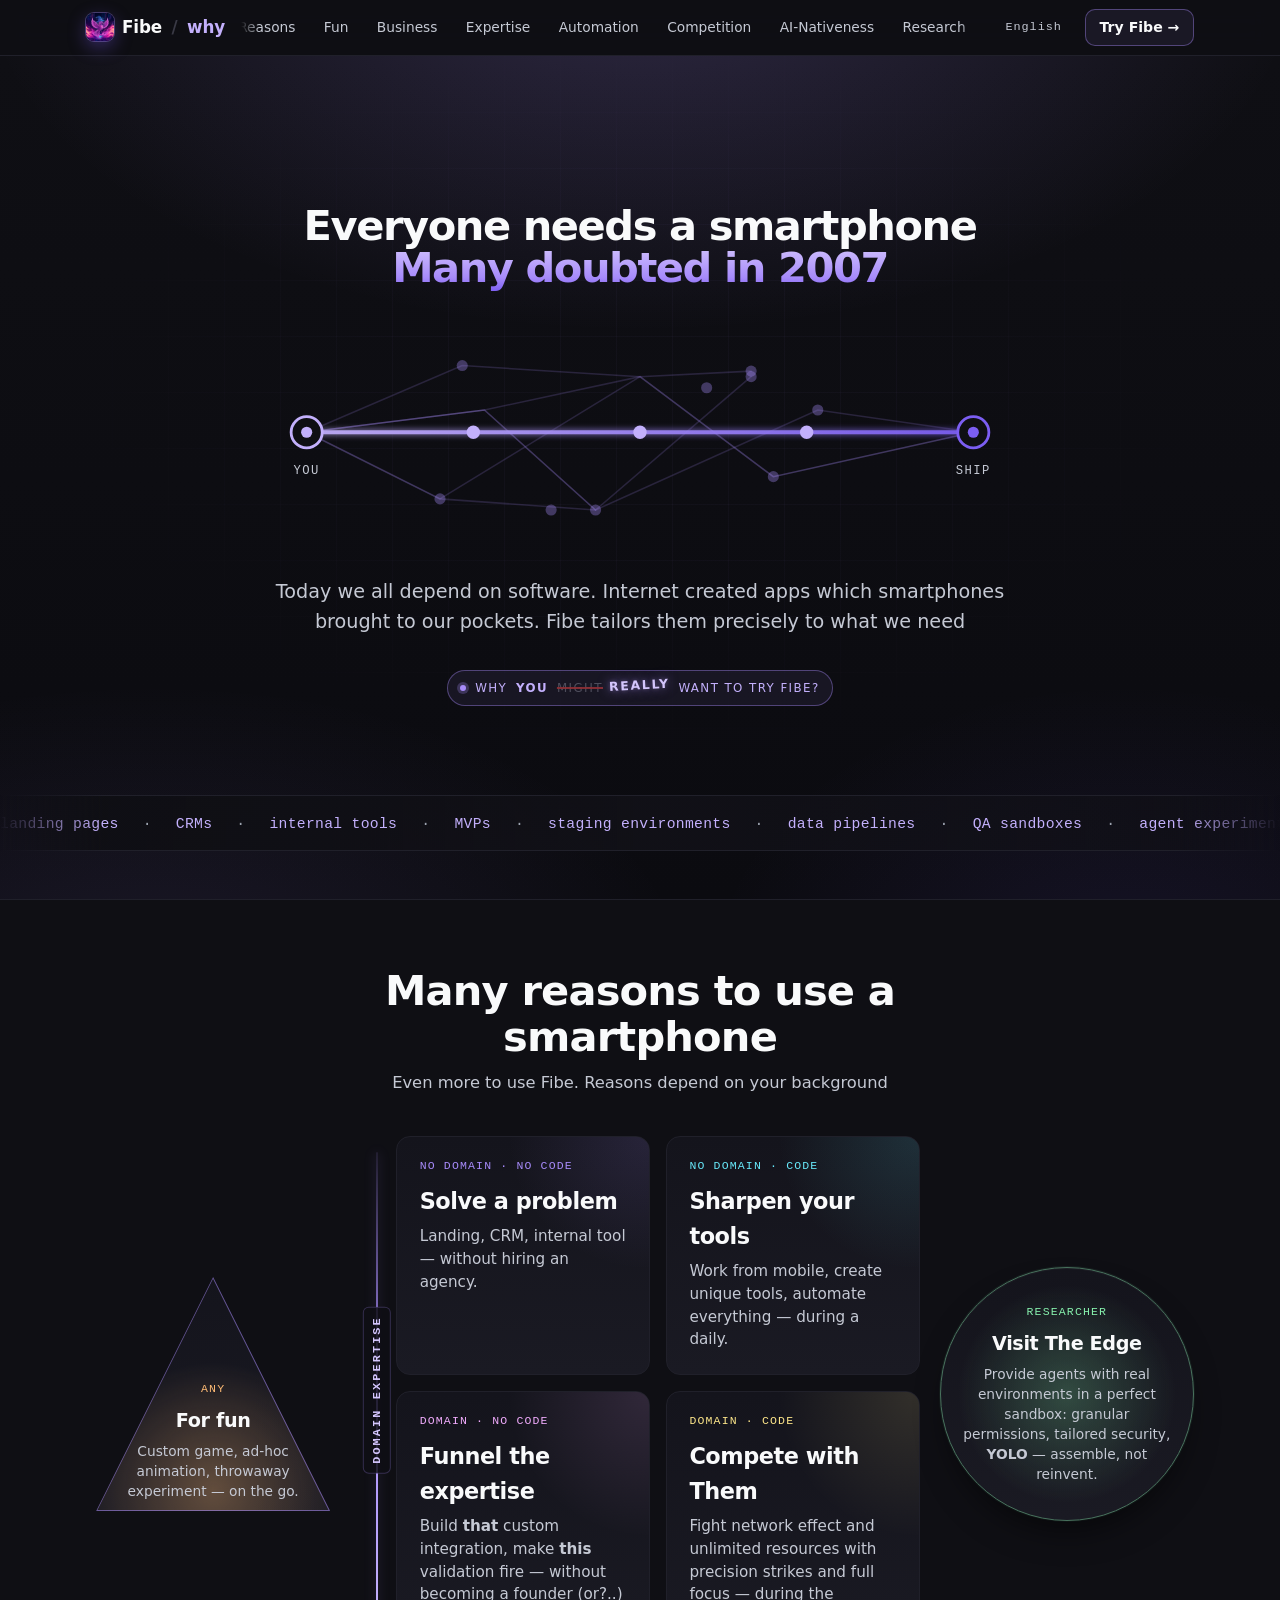
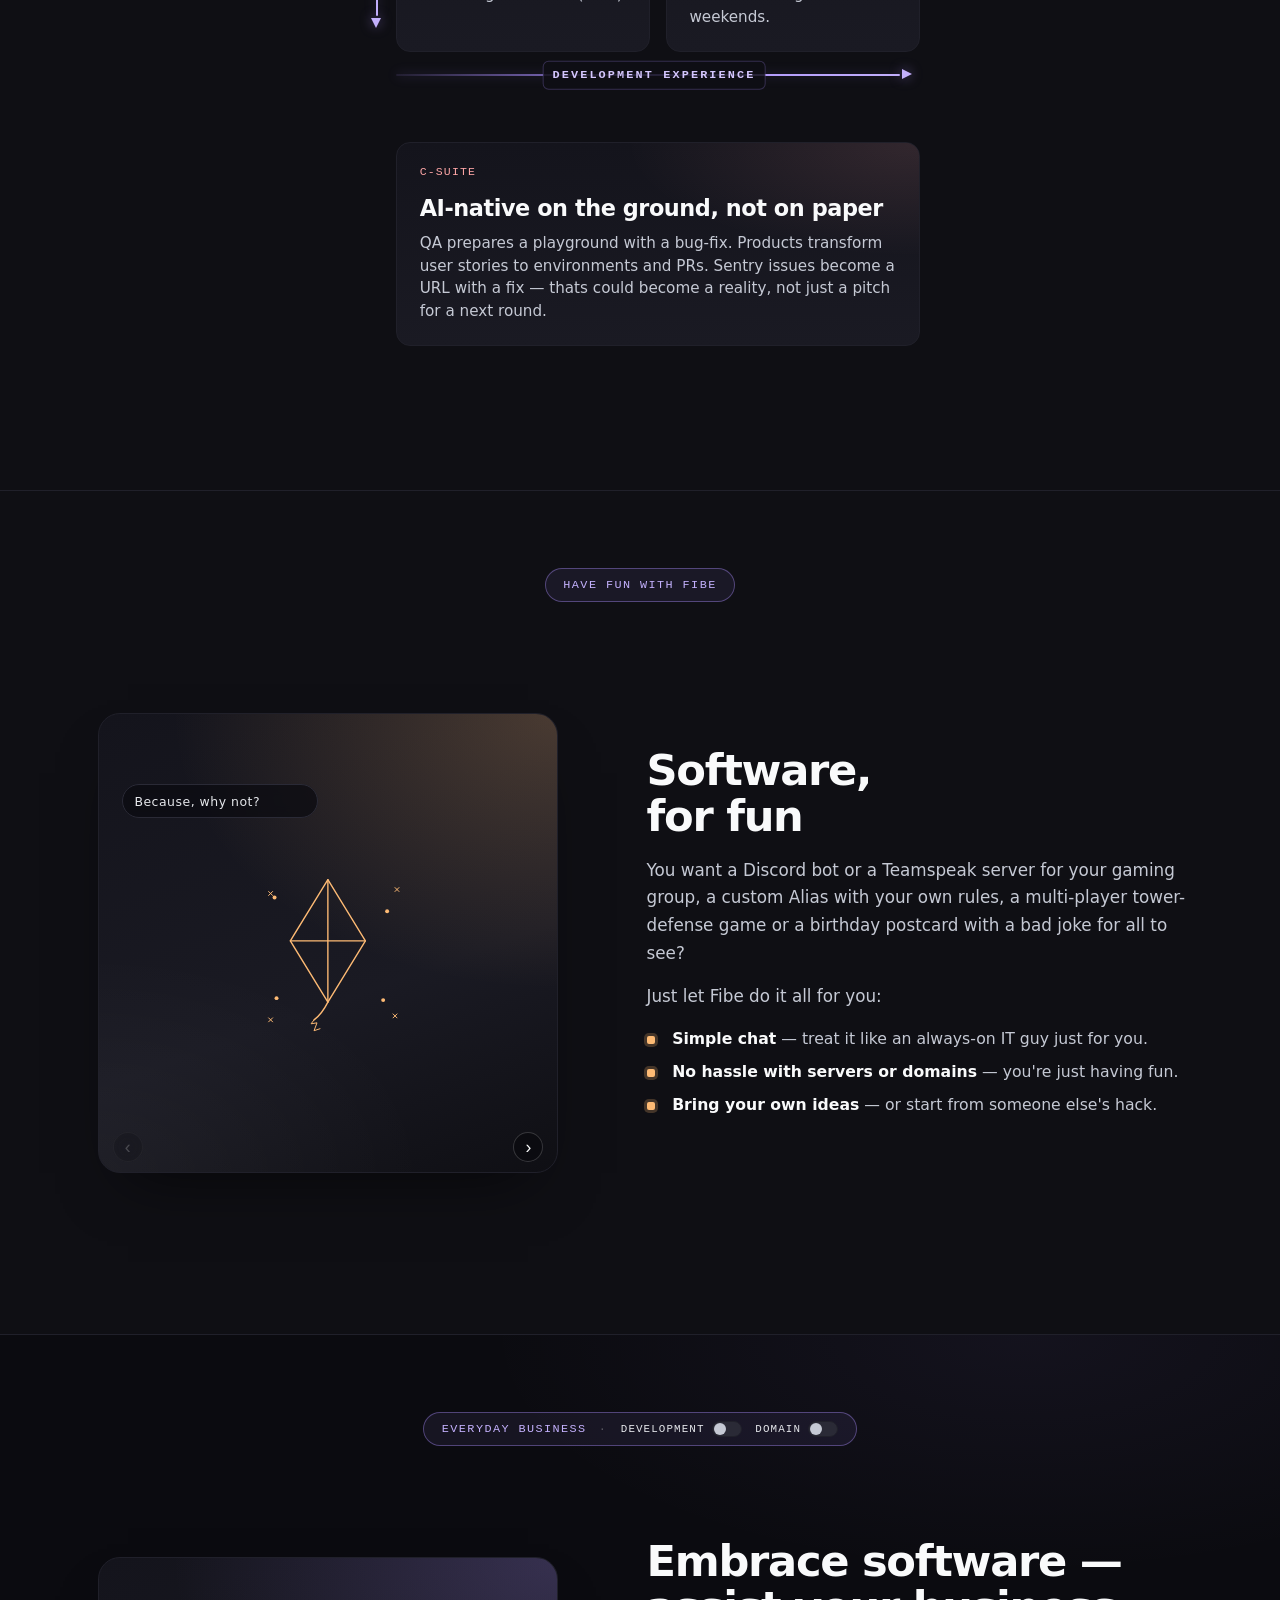
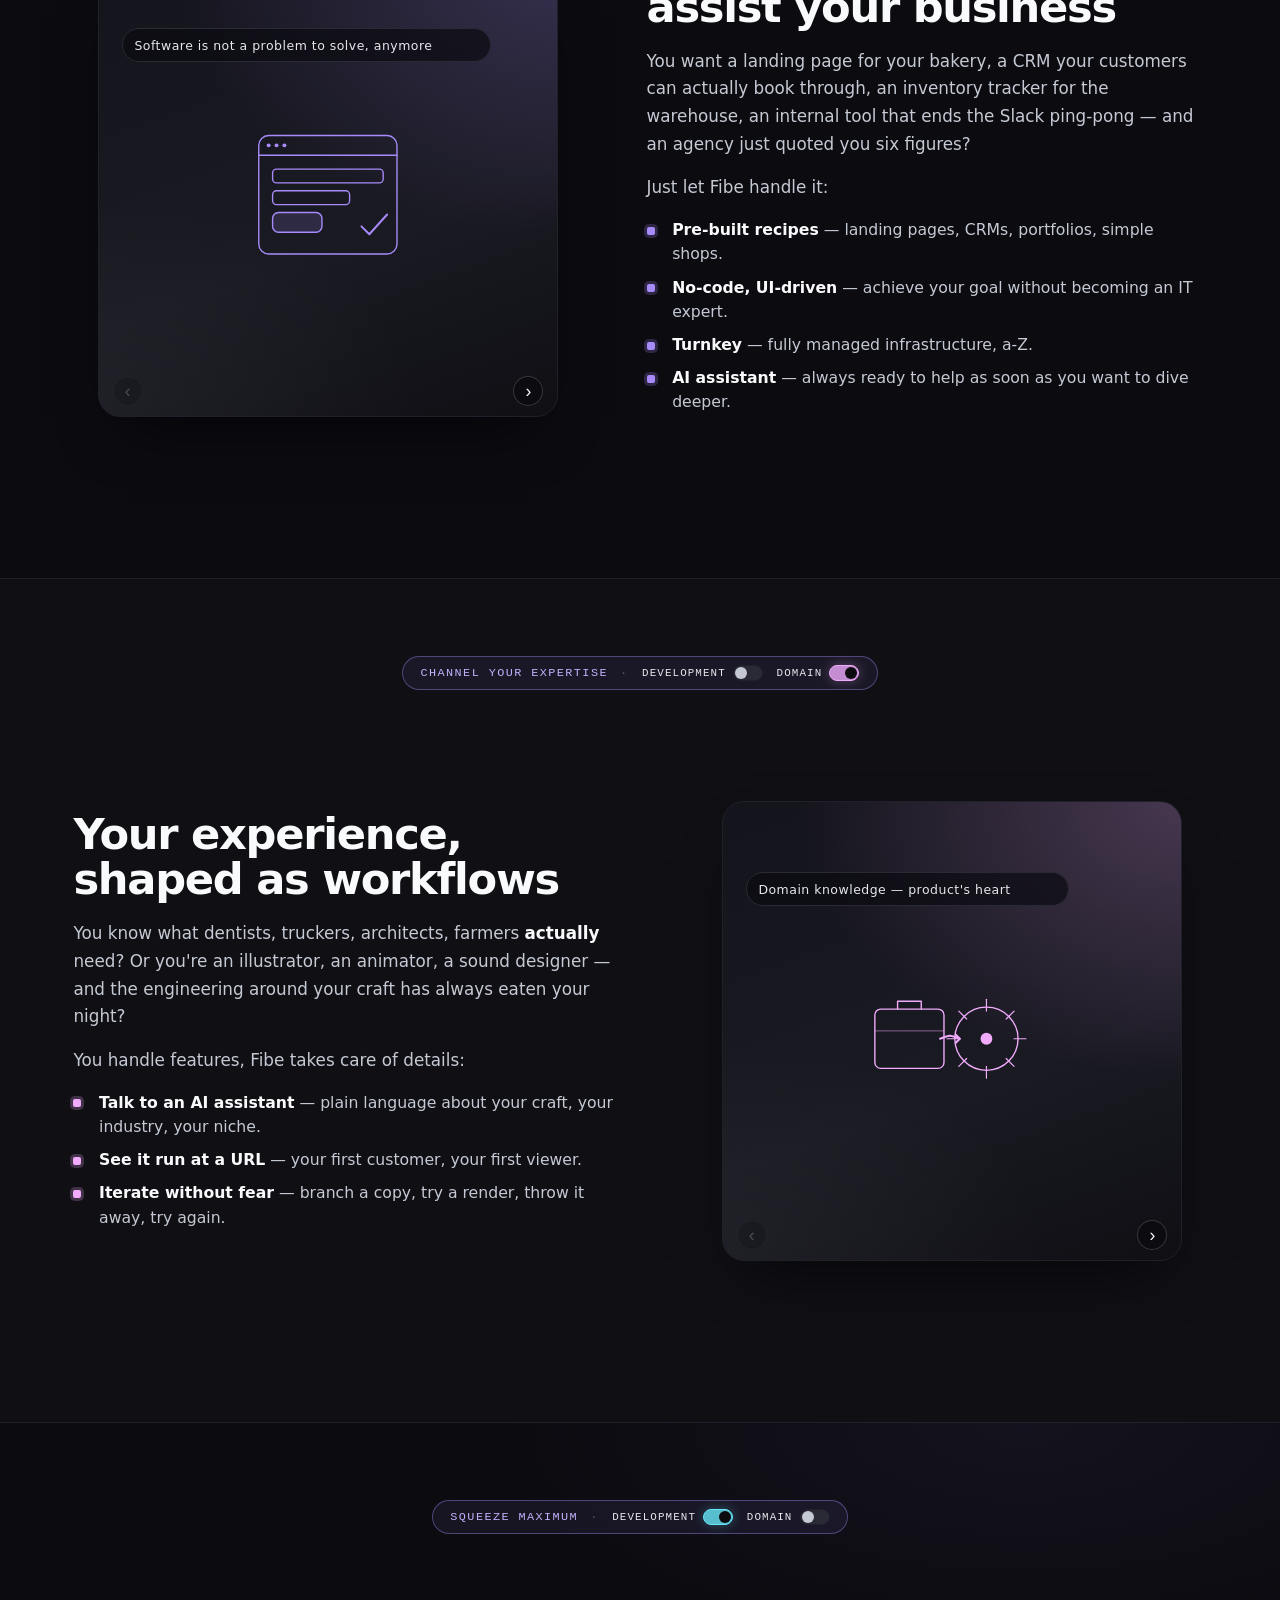
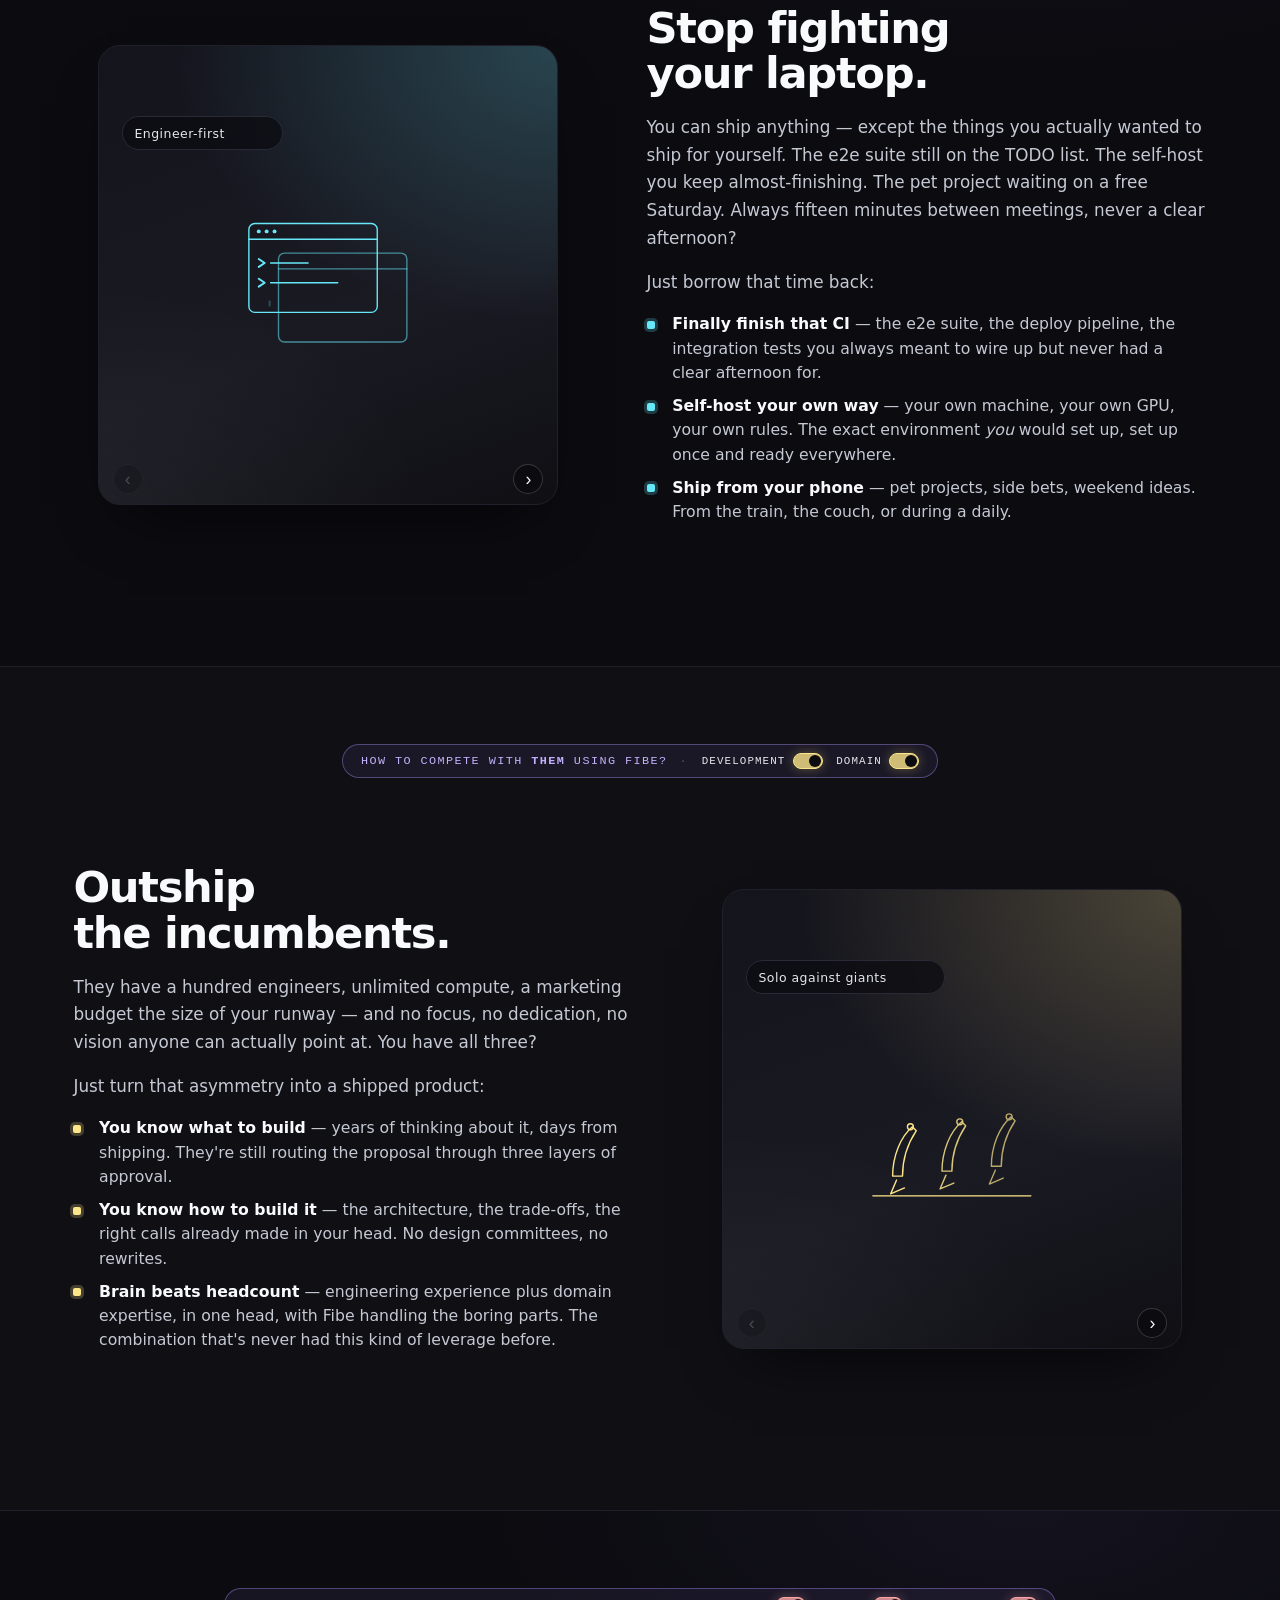
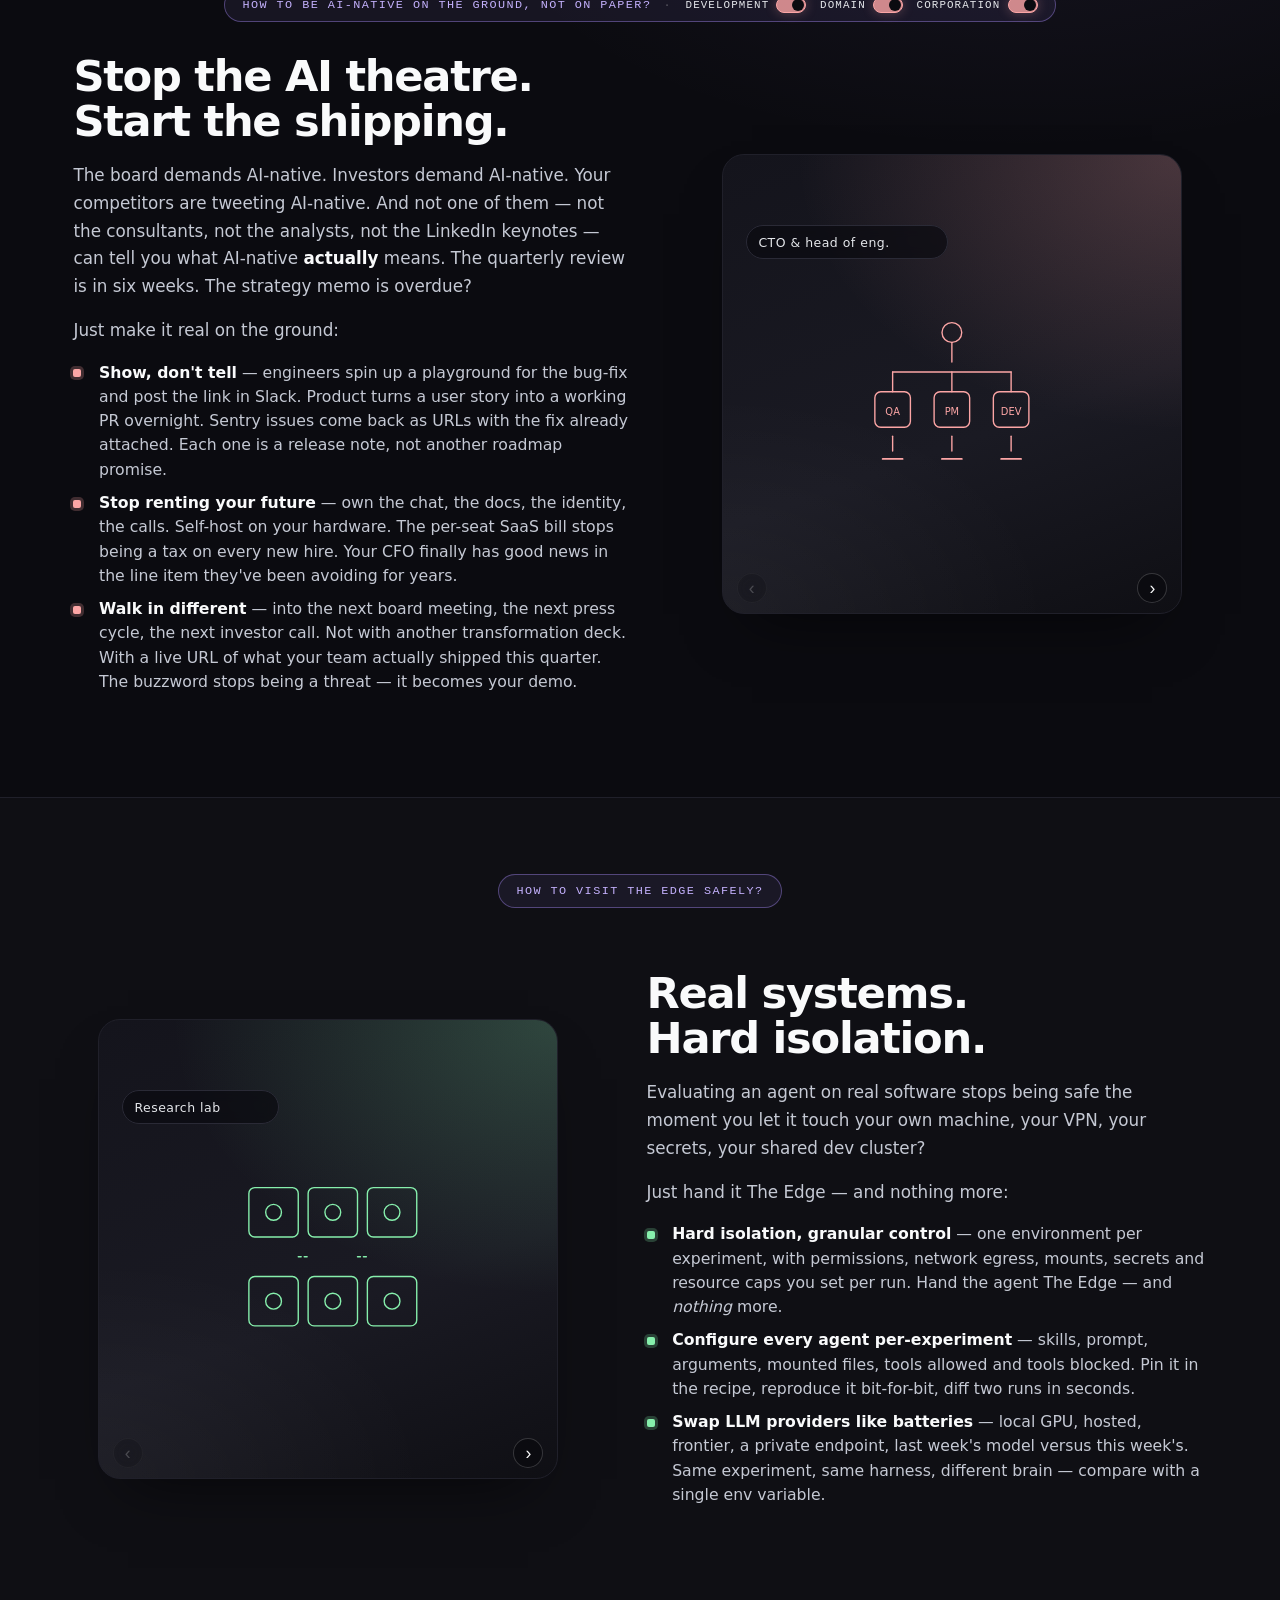
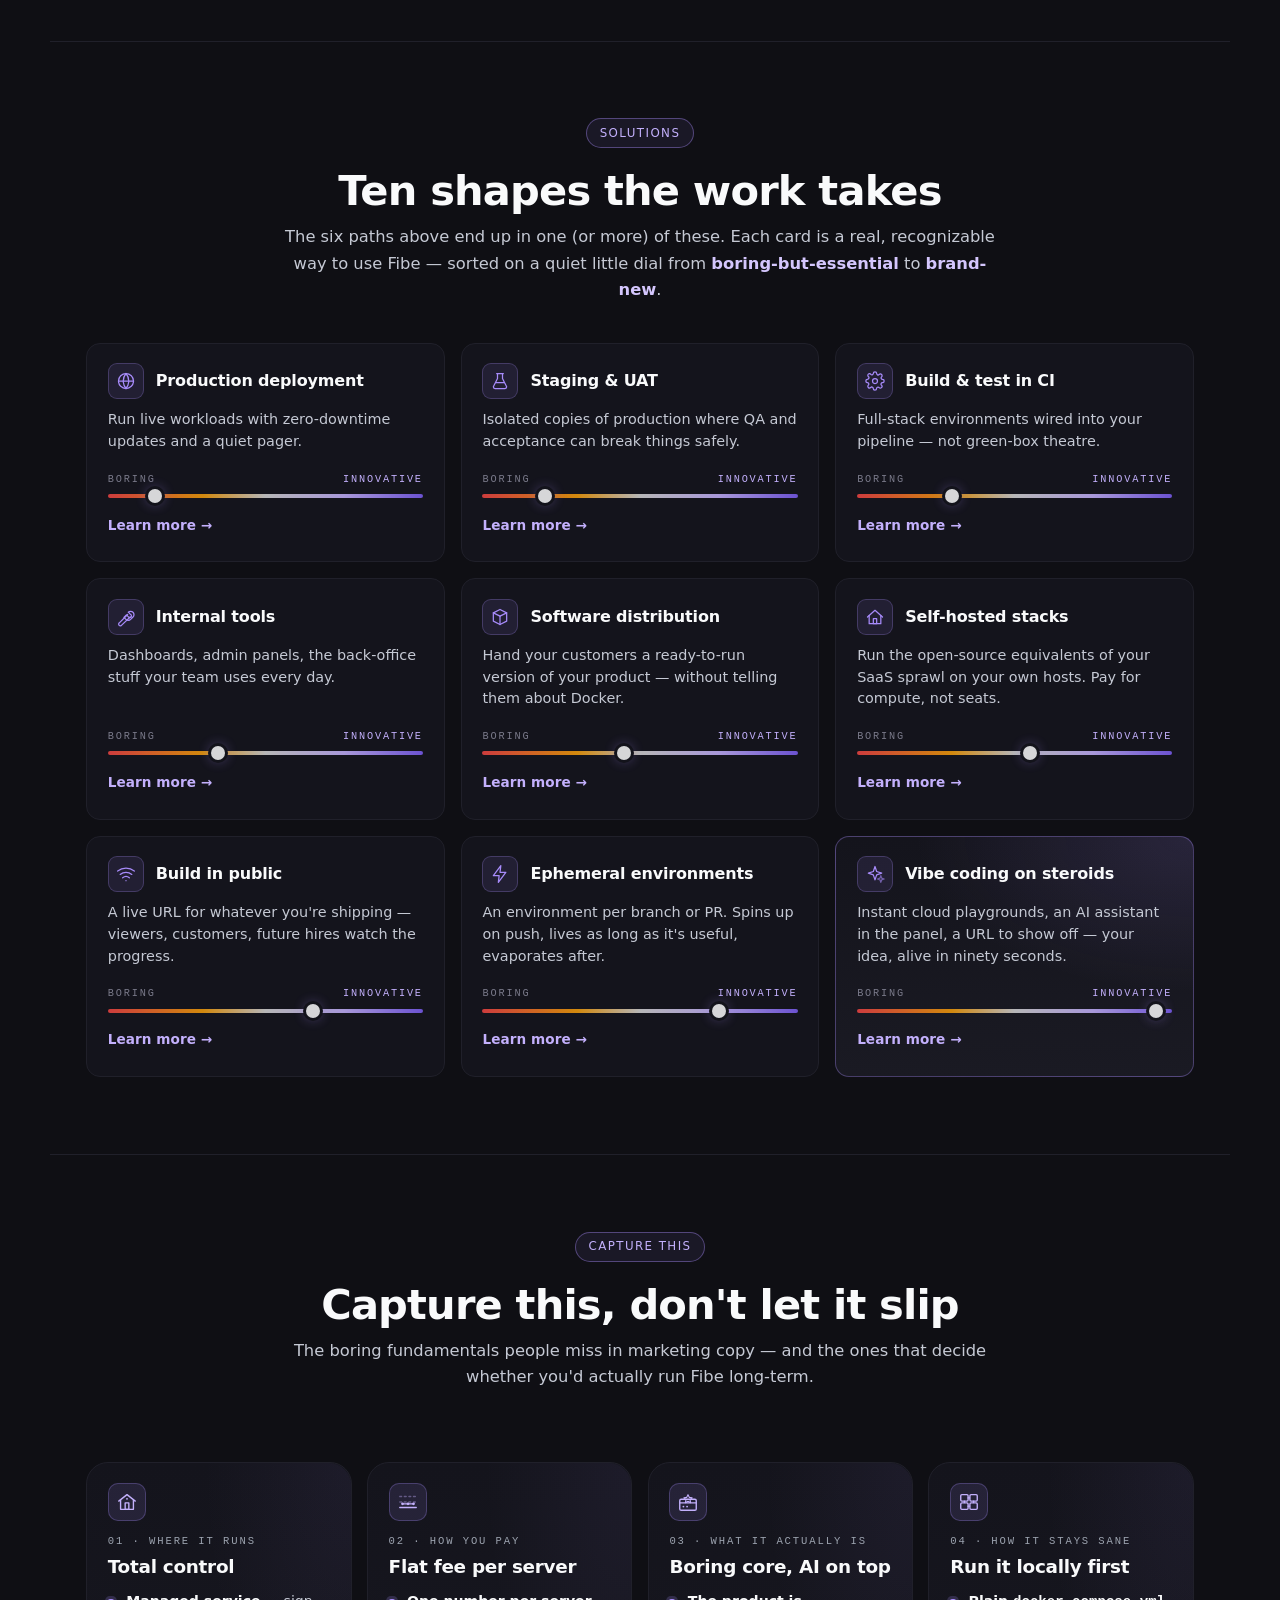
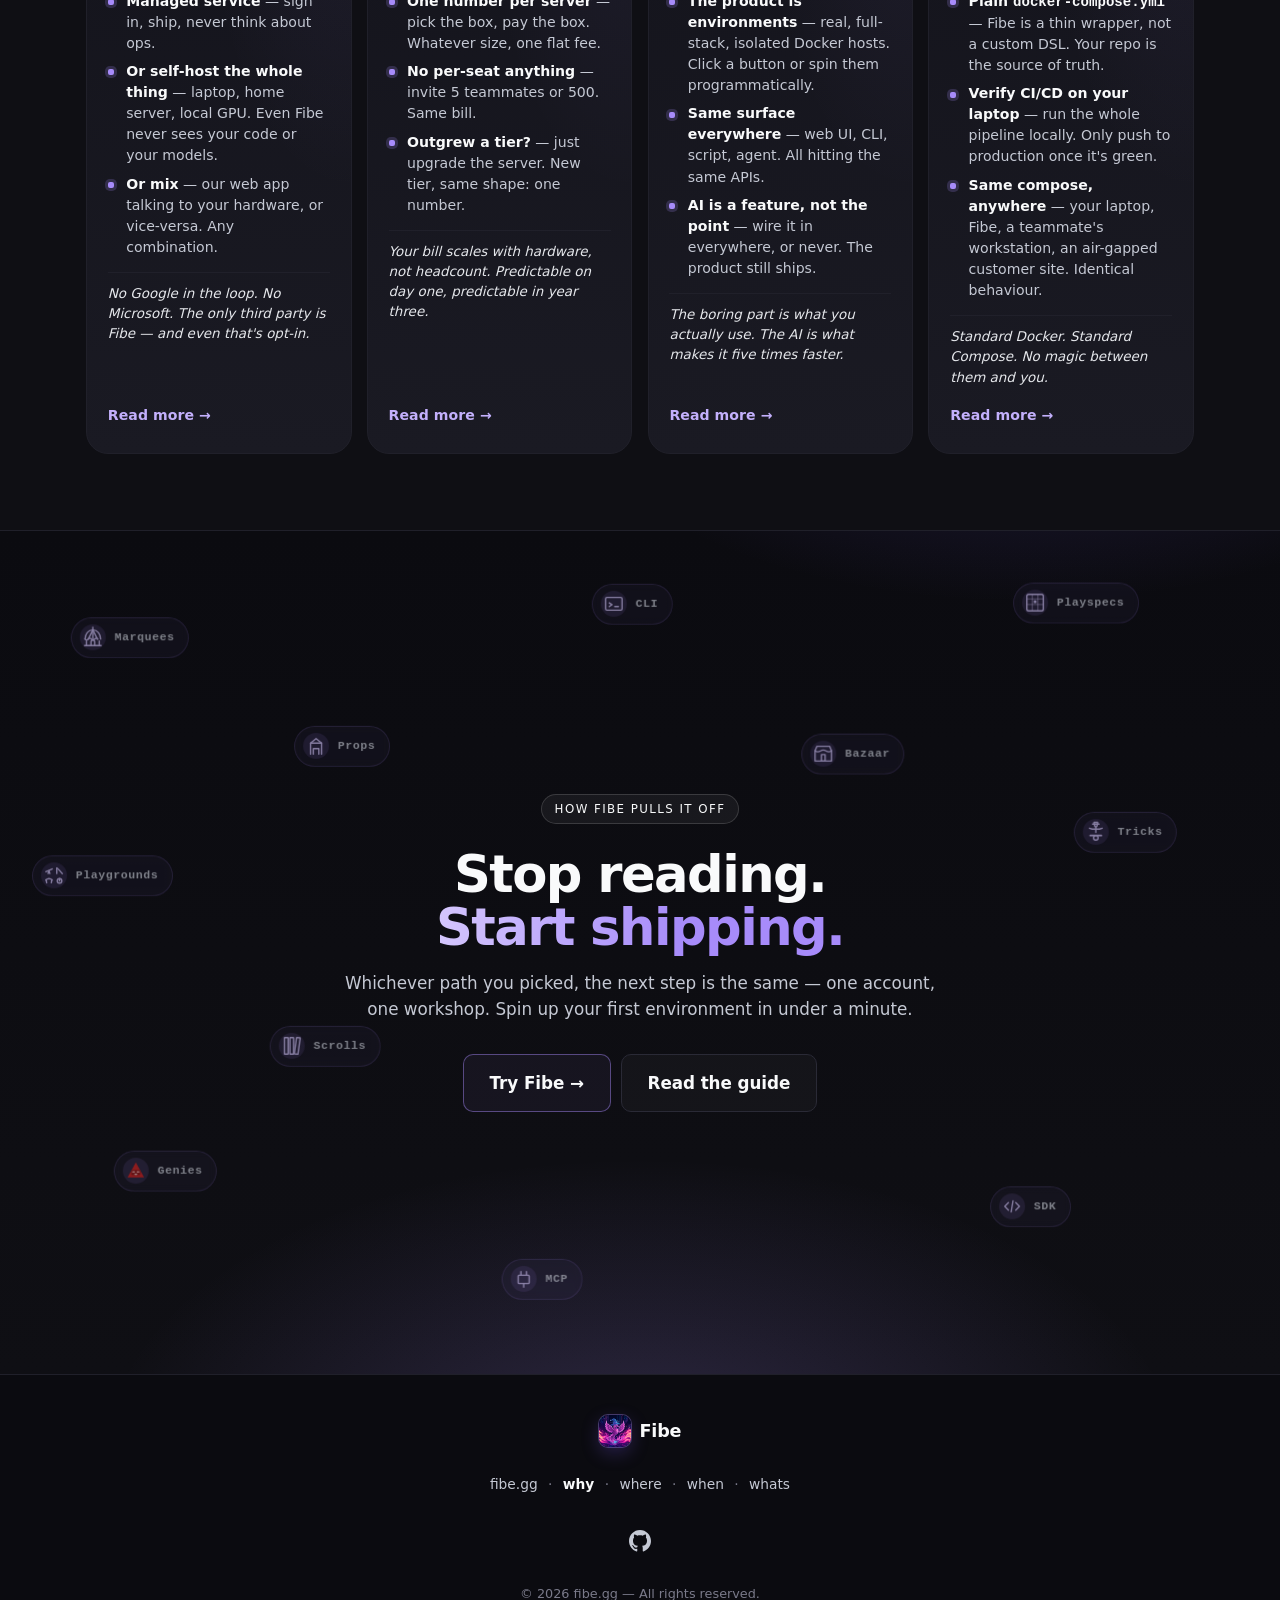
==== uk/index.html @ eeb1e324 "Update" ====
<!doctype html>
<html lang="uk" data-locale="uk">
  <head>
    <meta charset="utf-8" >
    <meta name="viewport" content="width=device-width, initial-scale=1, viewport-fit=cover" >
    <meta name="color-scheme" content="dark" >
    <meta name="theme-color" content="#0f0f14" >

    <title data-i18n="meta.title">Why Fibe?</title>
    <meta name="description" content="Whether you've never written code, run a research lab, or ship startups in your sleep — Fibe is the missing workshop. Pick your path." data-i18n-attr="content=meta.description">
    <meta name="author" content="Fibe" >
    <meta name="robots" content="index, follow, max-image-preview:large" >
    <meta name="keywords" content="Fibe, fibe.gg, no-code, low-code, AI agent, Docker environments, founder, CTO, AI research, Genie, Marquee, Playground, dev environment, vibe coding" data-i18n-attr="content=meta.keywords">

    <link rel="canonical" href="https://why.fibe.gg/uk/">
    <!-- i18n: search engines should see distinct, fully-rendered URLs per language -->
    <link rel="alternate" hreflang="en" href="https://why.fibe.gg/" >
    <link rel="alternate" hreflang="uk" href="https://why.fibe.gg/uk/" >
    <link rel="alternate" hreflang="x-default" href="https://why.fibe.gg/" >
    <link rel="icon" href="/img/favicon.ico" sizes="any" >
    <link rel="icon" type="image/png" href="/img/icon-192.png" sizes="192x192" >
    <link rel="icon" type="image/png" href="/img/icon-512.png" sizes="512x512" >
    <link rel="apple-touch-icon" href="/img/apple-touch-icon.png" >
    <link rel="manifest" href="/site.webmanifest" >

    <meta property="og:site_name" content="Fibe" data-i18n-attr="content=meta.og_site_name">
    <meta property="og:type" content="website" >
    <meta property="og:title" content="Why Fibe — six paths into the same workshop" data-i18n-attr="content=meta.og_title">
    <meta property="og:description" content="No experience. Deep expertise. Researcher. Founder. CTO. Fibe meets each of you where you are." data-i18n-attr="content=meta.og_description">
    <meta property="og:url" content="https://why.fibe.gg/" >
    <meta property="og:image" content="https://why.fibe.gg/img/og-default.png" >
    <meta name="twitter:card" content="summary_large_image" >
    <meta name="twitter:title" content="Why Fibe — six paths into the same workshop" data-i18n-attr="content=meta.twitter_title">
    <meta name="twitter:description" content="No experience. Deep expertise. Researcher. Founder. CTO. Fibe meets each of you where you are." data-i18n-attr="content=meta.twitter_description">
    <meta name="twitter:image" content="https://why.fibe.gg/img/og-default.png" >

    <script type="application/ld+json">
      {
        "@context": "https://schema.org",
        "@type": "WebSite",
        "name": "Why Fibe",
        "url": "https://why.fibe.gg",
        "publisher": { "@type": "Organization", "name": "Fibe", "url": "https://fibe.gg" }
      }
    </script>

    <link rel="preload" href="/assets/style.css" as="style" >
    <link rel="stylesheet" href="/assets/style.css" >
  </head>

  <body>
    <a class="skip-link" href="#main">Skip to content</a>

    <header class="nav" aria-label="Primary">
      <div class="nav__inner">
        <button class="nav__toggle" type="button" aria-label="Open menu" aria-expanded="false" aria-controls="nav-drawer" data-drawer-toggle>
          <span class="nav__toggle-bar" aria-hidden="true"></span>
          <span class="nav__toggle-bar" aria-hidden="true"></span>
          <span class="nav__toggle-bar" aria-hidden="true"></span>
        </button>

        <a class="nav__brand" href="/" aria-label="Fibe">
          <img class="nav__mark" src="/img/fibe-icon.png" alt="" width="28" height="28" aria-hidden="true" >
          <span class="nav__word">Fibe</span>
          <span class="nav__slash" aria-hidden="true">/</span>
          <span class="nav__sub">why</span>
        </a>

        <nav class="nav__paths" aria-label="Jump to a path" data-paths>
          <a href="#reasons" class="nav__path nav__path--reasons" data-path="reasons">
            <span class="nav__path-label" data-i18n="nav.reasons">Reasons</span>
          </a>
          <a href="#p-fun" class="nav__path nav__path--fun" data-path="p-fun">
            <span class="nav__path-label" data-i18n="nav.fun">Fun</span>
          </a>
          <a href="#p-problem" class="nav__path nav__path--business" data-path="p-problem">
            <span class="nav__path-label" data-i18n="nav.business">Business</span>
          </a>
          <a href="#p-product" class="nav__path nav__path--expertise" data-path="p-product">
            <span class="nav__path-label" data-i18n="nav.expertise">Expertise</span>
          </a>
          <a href="#p-sharpen" class="nav__path nav__path--automation" data-path="p-sharpen">
            <span class="nav__path-label" data-i18n="nav.automation">Automation</span>
          </a>
          <a href="#p-compete" class="nav__path nav__path--competition" data-path="p-compete">
            <span class="nav__path-label" data-i18n="nav.competition">Competition</span>
          </a>
          <a href="#p-cto" class="nav__path nav__path--ai" data-path="p-cto">
            <span class="nav__path-label" data-i18n="nav.ai_nativeness">AI-Nativeness</span>
          </a>
          <a href="#p-research" class="nav__path nav__path--research" data-path="p-research">
            <span class="nav__path-label" data-i18n="nav.research">Research</span>
          </a>
        </nav>

        <a class="nav__lang" hreflang="en" href="/" data-i18n="nav.lang_switch_label" data-i18n-attr="hreflang=nav.lang_switch_hreflang;href=nav.lang_switch_href" aria-label="Switch language">English</a>

        <a class="nav__cta" href="https://fibe.gg/" rel="noopener" data-i18n="nav.try_fibe">Try Fibe →</a>
      </div>
    </header>

    <!-- Mobile drawer (hidden on desktop). Lives outside <header> so it isn't
         trapped by the nav's backdrop-filter containing block. -->
    <div class="drawer" id="nav-drawer" hidden data-drawer>
      <div class="drawer__backdrop" data-drawer-close></div>
      <aside class="drawer__panel" role="dialog" aria-modal="true" aria-label="Site menu">
        <div class="drawer__head">
          <a class="nav__brand" href="/" aria-label="Fibe">
            <img class="nav__mark" src="/img/fibe-icon.png" alt="" width="28" height="28" aria-hidden="true" >
            <span class="nav__word">Fibe</span>
            <span class="nav__slash" aria-hidden="true">/</span>
              <span class="nav__sub">why</span>
            </a>
            <button class="drawer__close" type="button" aria-label="Close menu" data-drawer-close>×</button>
          </div>
          <nav class="drawer__list" aria-label="Jump to a path">
            <a href="#reasons" class="drawer__item" data-drawer-link>
              <span class="drawer__item-label" data-i18n="drawer.reasons">Reasons</span>
            </a>
            <a href="#p-fun" class="drawer__item drawer__item--fun" data-drawer-link>
              <span class="drawer__item-label" data-i18n="drawer.fun">Fun</span>
            </a>
            <a href="#p-problem" class="drawer__item drawer__item--business" data-drawer-link>
              <span class="drawer__item-label" data-i18n="drawer.business">Business</span>
            </a>
            <a href="#p-product" class="drawer__item drawer__item--expertise" data-drawer-link>
              <span class="drawer__item-label" data-i18n="drawer.expertise">Expertise</span>
            </a>
            <a href="#p-sharpen" class="drawer__item drawer__item--automation" data-drawer-link>
              <span class="drawer__item-label" data-i18n="drawer.automation">Automation</span>
            </a>
            <a href="#p-compete" class="drawer__item drawer__item--competition" data-drawer-link>
              <span class="drawer__item-label" data-i18n="drawer.competition">Competition</span>
            </a>
            <a href="#p-cto" class="drawer__item drawer__item--ai" data-drawer-link>
              <span class="drawer__item-label" data-i18n="drawer.ai_nativeness">AI-Nativeness</span>
            </a>
            <a href="#p-research" class="drawer__item drawer__item--research" data-drawer-link>
              <span class="drawer__item-label" data-i18n="drawer.research">Research</span>
            </a>
          </nav>
          <div class="drawer__foot">
            <a class="drawer__lang" hreflang="en" href="/" data-i18n="drawer.lang_switch_label" data-i18n-attr="hreflang=drawer.lang_switch_hreflang;href=drawer.lang_switch_href">English</a>
            <a class="btn btn--primary drawer__cta" href="https://fibe.gg/" rel="noopener" data-i18n="drawer.try_fibe">Try Fibe →</a>
            <nav class="drawer__family" aria-label="Family">
              <a href="https://fibe.gg/" rel="noopener">fibe.gg</a>
              <a href="https://when.fibe.gg/" rel="noopener">when</a>
              <a href="https://where.fibe.gg/" rel="noopener">where</a>
              <a href="https://whats.fibe.gg/" rel="noopener">whats</a>
            </nav>
          </div>
      </aside>
    </div>

    <main id="main">
      <!-- HERO -->
      <section class="hero" aria-labelledby="hero-title">
        <div class="hero__glow" aria-hidden="true"></div>
        <div class="hero__inner">
          <h1 id="hero-title" class="hero__title" data-i18n="hero.title">Everyone needs a smartphone<br>
            <span class="hero__title-em">Many doubted in 2007</span></h1>

          <figure class="hero__graph" data-graph>
            <span class="hero__graph-tip" data-graph-tip aria-hidden="true"></span>
            <!-- SVG body is generated at build time from i18n.json
                 (hero.graph.{start_label,end_label,way_label,steps}). Edit
                 the steps array in assets/i18n.json to change the waypoints. -->
            <svg viewBox="0 0 720 220" xmlns="http://www.w3.org/2000/svg" preserveAspectRatio="xMidYMid meet" role="img" data-hero-graph aria-label="Many alternative paths converging into a single shortest path — the Fibe Way">
    <title>Many alternative paths converging into a single shortest path — the Fibe Way</title>
    <defs>
      <!-- gradientUnits=userSpaceOnUse so the gradient anchors to SVG
           coordinates, not the path's bounding box. With all waypoints on
           the same horizontal line the bounding box has zero height, and
           the default objectBoundingBox mode wouldn't render the gradient
           — leaving the stroke invisible. -->
      <linearGradient id="hero-graph-shortest"
                      x1="60" y1="110"
                      x2="660" y2="110"
                      gradientUnits="userSpaceOnUse">
        <stop offset="0%" stop-color="#c3b0fc" stop-opacity="0.9" ></stop>
        <stop offset="100%" stop-color="#7c5ef3" stop-opacity="0.9" ></stop>
      </linearGradient>
      <!-- filterUnits=userSpaceOnUse for the same reason as the gradient:
           the Fibe Way path is perfectly horizontal so its bounding box
           collapses to zero height; objectBoundingBox-relative coords on
           the filter region would also collapse and the glow wouldn't
           render. Fixed-viewBox coords keep the blur intact. -->
      <filter id="hero-graph-glow"
              x="0" y="0" width="720" height="220"
              filterUnits="userSpaceOnUse">
        <feGaussianBlur stdDeviation="3" result="blur" ></feGaussianBlur>
        <feMerge>
          <feMergeNode in="blur" ></feMergeNode>
          <feMergeNode in="SourceGraphic" ></feMergeNode>
        </feMerge>
      </filter>
    </defs>

    <!-- Faded alternative paths — 3 dead-ends + 3 through-paths -->
    <g stroke="rgba(167,139,250,0.18)" stroke-width="1.4" fill="none" stroke-linecap="round">
      <path d="M 60 110 L 200 50 L 360 60 L 460 55" ></path>
      <path d="M 60 110 L 180 170 L 320 180" ></path>
      <path d="M 60 110 L 220 90 L 320 180 L 460 60" ></path>
      <path d="M 60 110 L 220 90 L 360 60 L 480 150 L 660 110" ></path>
      <path d="M 60 110 L 180 170 L 360 60 L 480 150 L 660 110" ></path>
      <path d="M 60 110 L 220 90 L 320 180 L 520 90 L 660 110" ></path>
    </g>

    <!-- The Fibe Way — the only path that's *the shortest* and goes the distance -->
    <g class="hero__graph-shortest" tabindex="0" role="button" aria-label="Fibe Way">
      <title>Fibe Way</title>
      <path class="hero__graph-shortest-line" d="M 60 110 L 210 110 L 360 110 L 510 110 L 660 110"
            stroke="url(#hero-graph-shortest)" stroke-width="3.5" fill="none"
            stroke-linecap="round" stroke-linejoin="round"
            filter="url(#hero-graph-glow)" ></path>
      <path class="hero__graph-shortest-hit" d="M 60 110 L 210 110 L 360 110 L 510 110 L 660 110"
            stroke="transparent" stroke-width="22" fill="none"
            stroke-linecap="round" stroke-linejoin="round" ></path>
    </g>

    <!-- Decorative dots scattered on the alt paths -->
    <g fill="rgba(167,139,250,0.35)">
      <circle cx="180" cy="170" r="5" ></circle>
      <circle cx="200" cy="50" r="5" ></circle>
      <circle cx="320" cy="180" r="5" ></circle>
      <circle cx="460" cy="60" r="5" ></circle>
      <circle cx="480" cy="150" r="5" ></circle>
      <circle cx="520" cy="90" r="5" ></circle>
      <circle cx="460" cy="55" r="5" ></circle>
      <circle cx="280" cy="180" r="5" ></circle>
      <circle cx="420" cy="70" r="5" ></circle>
    </g>

    <!-- Each Fibe-Way waypoint is its own hoverable group with an i18n label -->
    <g class="hero__graph-step" tabindex="0" role="button"
       data-step-label="Sign up to Fibe" aria-label="Sign up to Fibe">
      <title>Sign up to Fibe</title>
      <circle cx="210" cy="110" r="6" fill="#c3b0fc" class="hero__graph-step-dot" ></circle>
      <circle cx="210" cy="110" r="14" fill="transparent" class="hero__graph-step-hit" ></circle>
    </g>
    <g class="hero__graph-step" tabindex="0" role="button"
       data-step-label="Set up an agent" aria-label="Set up an agent">
      <title>Set up an agent</title>
      <circle cx="360" cy="110" r="6" fill="#c3b0fc" class="hero__graph-step-dot" ></circle>
      <circle cx="360" cy="110" r="14" fill="transparent" class="hero__graph-step-hit" ></circle>
    </g>
    <g class="hero__graph-step" tabindex="0" role="button"
       data-step-label="Send a prompt" aria-label="Send a prompt">
      <title>Send a prompt</title>
      <circle cx="510" cy="110" r="6" fill="#c3b0fc" class="hero__graph-step-dot" ></circle>
      <circle cx="510" cy="110" r="14" fill="transparent" class="hero__graph-step-hit" ></circle>
    </g>

    <!-- Source endpoint (YOU) -->
    <g>
      <circle cx="60" cy="110" r="14" fill="#0f0f14" stroke="#c3b0fc" stroke-width="2.5" ></circle>
      <circle cx="60" cy="110" r="5" fill="#c3b0fc" ></circle>
    </g>

    <!-- Target endpoint (SHIP) -->
    <g>
      <circle cx="660" cy="110" r="14" fill="#0f0f14" stroke="#7c5ef3" stroke-width="2.5" ></circle>
      <circle cx="660" cy="110" r="5" fill="#7c5ef3" ></circle>
    </g>

    <text x="60" y="148" text-anchor="middle"
      fill="#c5c9d4" font-size="11" font-family="ui-monospace, Menlo, monospace"
      letter-spacing="0.12em">YOU</text>
    <text x="660" y="148" text-anchor="middle"
      fill="#c5c9d4" font-size="11" font-family="ui-monospace, Menlo, monospace"
      letter-spacing="0.12em">SHIP</text>
  </svg>
          </figure>

          <p class="hero__lede" data-i18n="hero.lede">Today we all depend on software.
            Internet created apps which smartphones brought to our pockets.
            Fibe tailors them precisely to what we need</p>
          <div class="hero__ctas">
            <a href="#reasons">
              <p class="eyebrow eyebrow--hero" data-i18n="hero.eyebrow"><span class="eyebrow__dot" aria-hidden="true"></span>
            Why <b>you</b>
            <span class="eyebrow__swap" aria-label="really, not just might">
              <span class="eyebrow__strike" aria-hidden="true">might</span>
              <span class="eyebrow__really">really</span>
            </span>
            want to try Fibe?</p>
            </a>
          </div>
        </div>

        <!-- Marquee strip — homage to Fibe's Marquee concept -->
        <div class="marquee" aria-hidden="true">
          <div class="marquee__track">
            <span data-i18n="hero.marquee.landing_pages">landing pages</span><span>·</span>
            <span data-i18n="hero.marquee.crms">CRMs</span><span>·</span>
            <span data-i18n="hero.marquee.internal_tools">internal tools</span><span>·</span>
            <span data-i18n="hero.marquee.mvps">MVPs</span><span>·</span>
            <span data-i18n="hero.marquee.staging_environments">staging environments</span><span>·</span>
            <span data-i18n="hero.marquee.data_pipelines">data pipelines</span><span>·</span>
            <span data-i18n="hero.marquee.qa_sandboxes">QA sandboxes</span><span>·</span>
            <span data-i18n="hero.marquee.agent_experiments">agent experiments</span><span>·</span>
            <span data-i18n="hero.marquee.founder_demos">founder demos</span><span>·</span>
            <span data-i18n="hero.marquee.side_projects">side projects</span><span>·</span>
            <span data-i18n="hero.marquee.portfolio_sites">portfolio sites</span><span>·</span>
            <span data-i18n="hero.marquee.research_notebooks">research notebooks</span><span>·</span>
            <span data-i18n="hero.marquee.pr_previews">PR previews</span><span>·</span>
            <span data-i18n="hero.marquee.weekend_hacks">weekend hacks</span><span>·</span>
            <!-- duplicated for seamless loop -->
            <span data-i18n="hero.marquee.landing_pages">landing pages</span><span>·</span>
            <span data-i18n="hero.marquee.crms">CRMs</span><span>·</span>
            <span data-i18n="hero.marquee.internal_tools">internal tools</span><span>·</span>
            <span data-i18n="hero.marquee.mvps">MVPs</span><span>·</span>
            <span data-i18n="hero.marquee.staging_environments">staging environments</span><span>·</span>
            <span data-i18n="hero.marquee.data_pipelines">data pipelines</span><span>·</span>
            <span data-i18n="hero.marquee.qa_sandboxes">QA sandboxes</span><span>·</span>
            <span data-i18n="hero.marquee.agent_experiments">agent experiments</span><span>·</span>
            <span data-i18n="hero.marquee.founder_demos">founder demos</span><span>·</span>
            <span data-i18n="hero.marquee.side_projects">side projects</span><span>·</span>
            <span data-i18n="hero.marquee.portfolio_sites">portfolio sites</span><span>·</span>
            <span data-i18n="hero.marquee.research_notebooks">research notebooks</span><span>·</span>
            <span data-i18n="hero.marquee.pr_previews">PR previews</span><span>·</span>
            <span data-i18n="hero.marquee.weekend_hacks">weekend hacks</span><span>·</span>
          </div>
        </div>
      </section>

      <section id="reasons" class="matrix-section" aria-labelledby="reasons-title">
        <header class="section-head">

          <h2 id="reasons-title" data-i18n="matrix.title">Many reasons to use a smartphone</h2>
          <p class="section-sub" data-i18n="matrix.sub">Even more to use Fibe. Reasons depend on your background</p>
        </header>

        <div class="matrix">
          <!-- LEFT FLANK: triangle-shaped tile for "For fun" -->
          <a href="#p-fun" class="tile tile--fun matrix__flank matrix__flank--left" role="listitem">
            <span class="tile__shape tile__shape--triangle" aria-hidden="true"></span>
            <span class="tile__content">
              <span class="tile__tag" data-i18n="matrix.tile.fun.tag">Any</span>
              <span class="tile__title" data-i18n="matrix.tile.fun.title">For fun</span>
              <span class="tile__sub" data-i18n="matrix.tile.fun.sub">Custom game, ad-hoc animation, throwaway experiment — on the go.</span>
            </span>
          </a>

          <div class="matrix__grid" role="list">
            <div class="matrix__axes" aria-hidden="true">
              <div class="matrix__axis matrix__axis--y">
                <span class="matrix__axis-label" data-i18n="matrix.axis_domain">Domain expertise</span>
                <span class="matrix__axis-arrow">↓</span>
              </div>
              <div class="matrix__axis matrix__axis--x">
                <span class="matrix__axis-label" data-i18n="matrix.axis_dev">Development experience</span>
                <span class="matrix__axis-arrow">→</span>
              </div>
            </div>
            <!-- (no domain, no software) -->
            <a href="#p-problem" class="tile tile--problem" role="listitem">
              <span class="tile__tag" data-i18n="matrix.tile.problem.tag">No domain · No code</span>
              <span class="tile__title" data-i18n="matrix.tile.problem.title">Solve a problem</span>
              <span class="tile__sub" data-i18n="matrix.tile.problem.sub">Landing, CRM, internal tool — without hiring an agency.</span>
            </a>

            <!-- (no domain, software) -->
            <a href="#p-sharpen" class="tile tile--sharpen" role="listitem">
              <span class="tile__tag" data-i18n="matrix.tile.sharpen.tag">No domain · Code</span>
              <span class="tile__title" data-i18n="matrix.tile.sharpen.title">Sharpen your tools</span>
              <span class="tile__sub" data-i18n="matrix.tile.sharpen.sub">Work from mobile, create unique tools, automate everything — during a daily.</span>
            </a>

            <!-- (domain, no software) -->
            <a href="#p-product" class="tile tile--product" role="listitem">
              <span class="tile__tag" data-i18n="matrix.tile.product.tag">Domain · No code</span>
              <span class="tile__title" data-i18n="matrix.tile.product.title">Funnel the expertise</span>
              <span class="tile__sub" data-i18n="matrix.tile.product.sub">Build <strong>that</strong> custom integration, make <strong>this</strong> validation fire — without becoming a founder (or?..)</span>
            </a>

            <!-- (domain, software) -->
            <a href="#p-compete" class="tile tile--compete" role="listitem">
              <span class="tile__tag" data-i18n="matrix.tile.compete.tag">Domain · Code</span>
              <span class="tile__title" data-i18n="matrix.tile.compete.title">Compete with <strong>Them</strong></span>
              <span class="tile__sub" data-i18n="matrix.tile.compete.sub">Fight network effect and unlimited resources with precision strikes and full focus — during the weekends.</span>
            </a>
          </div>

          <!-- CTO/orchestrator tile — OUTSIDE the axis frame, sitting below the
               2×2 in the middle column. The axis arrows now only enclose the
               2×2 grid. -->
          <a href="#p-cto" class="tile tile--cto matrix__cto" role="listitem">
            <span class="tile__tag" data-i18n="matrix.tile.cto.tag">C-suite</span>
            <span class="tile__title" data-i18n="matrix.tile.cto.title">AI-native on the ground, not on paper</span>
            <span class="tile__sub" data-i18n="matrix.tile.cto.sub">QA prepares a playground with a bug-fix. Products transform user stories to environments and PRs. Sentry issues become a URL with a fix — thats could become a reality, not just a pitch for a next round.</span>
          </a>

          <!-- RIGHT FLANK: oval-shaped tile for "Researcher" -->
          <a href="#p-research" class="tile tile--research matrix__flank matrix__flank--right" role="listitem">
            <span class="tile__shape tile__shape--oval" aria-hidden="true"></span>
            <span class="tile__content">
              <span class="tile__tag" data-i18n="matrix.tile.research.tag">Researcher</span>
              <span class="tile__title" data-i18n="matrix.tile.research.title">Visit The Edge</span>
              <span class="tile__sub" data-i18n="matrix.tile.research.sub">Provide agents with real environments in a perfect sandbox: granular permissions, tailored security, <strong>YOLO</strong> — assemble, not reinvent.</span>
            </span>
          </a>
        </div>
      </section>

      <!-- PERSONA 1: FOR FUN -->
      <section id="p-fun" class="persona persona--07" aria-labelledby="p-fun-title">
        <header class="persona__head persona__head--no-switches">
          <p class="eyebrow eyebrow--persona" data-i18n="persona.fun.eyebrow">Have fun with Fibe</p>
        </header>
        <div class="persona__inner">
          <aside class="persona__visual" aria-hidden="true">
            <div class="persona__chip">
              <span class="persona__chip-tag" data-i18n="persona.fun.chip_tag">Because, why not?</span>
            </div>
            <div class="persona__art persona__art--fun" data-art>
              <svg viewBox="0 0 200 200" width="100%" height="100%" fill="none" stroke="currentColor" stroke-width="1.4" stroke-linecap="round" stroke-linejoin="round">
                <!-- Whimsical: kite + party hat + sparkles -->
                <polygon points="100 28, 138 90, 100 152, 62 90" ></polygon>
                <line x1="100" y1="28" x2="100" y2="152" ></line>
                <line x1="62" y1="90" x2="138" y2="90" ></line>
                <path d="M100 152 q-6 12 -14 18" ></path>
                <path d="M86 170 l-3 4 l 6 -1 l -3 8 l 6 -2" stroke-width="1" ></path>
                <circle cx="46" cy="46" r="2" fill="currentColor" stroke="none" ></circle>
                <circle cx="160" cy="60" r="2" fill="currentColor" stroke="none" ></circle>
                <circle cx="48" cy="148" r="2" fill="currentColor" stroke="none" ></circle>
                <circle cx="156" cy="150" r="2" fill="currentColor" stroke="none" ></circle>
                <g stroke-width="1">
                  <path d="M40 40 l4 4 m0 -4 l-4 4" ></path>
                  <path d="M168 36 l4 4 m0 -4 l-4 4" ></path>
                  <path d="M40 168 l4 4 m0 -4 l-4 4" ></path>
                  <path d="M166 164 l4 4 m0 -4 l-4 4" ></path>
                </g>
              </svg>
            </div>
          </aside>
          <div class="persona__body">
            <h2 id="p-fun-title" class="persona__title" data-i18n="persona.fun.title">Software,<br>for fun</h2>
            <p class="persona__lede" data-i18n="persona.fun.lede_0">You want a Discord bot or a Teamspeak server for your gaming group,
              a custom Alias with your own rules,
              a multi-player tower-defense game
              or a birthday postcard with a bad joke for all to see?</p>
            <p class="persona__lede" data-i18n="persona.fun.lede_1">Just let Fibe do it all for you:</p>
            <ul class="persona__list">
              <li data-i18n="persona.fun.list_0"><strong>Simple chat</strong> — treat it like an always-on IT guy just for you.</li>
              <li data-i18n="persona.fun.list_1"><strong>No hassle with servers or domains</strong> — you're just having fun.</li>
              <li data-i18n="persona.fun.list_2"><strong>Bring your own ideas</strong> — or start from someone else's hack.</li>
            </ul>
          </div>
        </div>

        <div id="p-fun-action" class="persona__action">
          <header class="persona__action-head">
            <p class="persona__action-tag" data-i18n="persona.fun.action_tag">See it in action</p>
            <h3 class="persona__action-title" data-i18n="persona.fun.action_title">Weekend-shaped builds</h3>
            <p class="persona__action-sub" data-i18n="persona.fun.action_sub">No revenue model required. Just curiosity and an empty Saturday.</p>
          </header>
          <div class="slider-shell">
            <button class="slider__btn slider__btn--prev" type="button" aria-label="Previous walkthroughs" data-slider-prev>‹</button>
            <div class="slider" role="region" aria-label="For-fun walkthroughs" tabindex="0" data-slider>
              <article class="slide">
                <button class="slide__action" type="button" data-rumble-slug="fun/discord-bot" data-embed-src="">
                  <span class="slide__poster" aria-hidden="true">
                    <span class="slide__play">▶</span>
                    <span class="slide__duration">3:18</span>
                  </span>
                  <span class="slide__body">
                    <h4 class="slide__title" data-i18n="persona.fun.slide_0.title">A Discord bot for the gaming group</h4>
                    <p class="slide__sub" data-i18n="persona.fun.slide_0.sub">Stand it up Saturday, leave it running on a tiny host.</p>
                    <span class="slide__cta" data-i18n="persona.fun.slide_0.cta">▶ Play preview</span>
                  </span>
                </button>
              </article>
              <article class="slide">
                <button class="slide__action" type="button" data-rumble-slug="fun/learn-new-framework" data-embed-src="">
                  <span class="slide__poster" aria-hidden="true">
                    <span class="slide__play">▶</span>
                    <span class="slide__duration">4:42</span>
                  </span>
                  <span class="slide__body">
                    <h4 class="slide__title" data-i18n="persona.fun.slide_1.title">Learn a new framework, by using it</h4>
                    <p class="slide__sub" data-i18n="persona.fun.slide_1.sub">Clean room, throwaway env. Break it, fix it, try again.</p>
                    <span class="slide__cta" data-i18n="persona.fun.slide_1.cta">▶ Play preview</span>
                  </span>
                </button>
              </article>
              <article class="slide">
                <button class="slide__action" type="button" data-rumble-slug="fun/gift-page" data-embed-src="">
                  <span class="slide__poster" aria-hidden="true">
                    <span class="slide__play">▶</span>
                    <span class="slide__duration">2:35</span>
                  </span>
                  <span class="slide__body">
                    <h4 class="slide__title" data-i18n="persona.fun.slide_2.title">A birthday page for a friend</h4>
                    <p class="slide__sub" data-i18n="persona.fun.slide_2.sub">Custom URL, ten minutes, no DevOps required.</p>
                    <span class="slide__cta" data-i18n="persona.fun.slide_2.cta">▶ Play preview</span>
                  </span>
                </button>
              </article>
              <article class="slide">
                <button class="slide__action" type="button" data-rumble-slug="fun/burn-down" data-embed-src="">
                  <span class="slide__poster" aria-hidden="true">
                    <span class="slide__play">▶</span>
                    <span class="slide__duration">2:10</span>
                  </span>
                  <span class="slide__body">
                    <h4 class="slide__title" data-i18n="persona.fun.slide_3.title">Spin up, destroy, no regrets</h4>
                    <p class="slide__sub" data-i18n="persona.fun.slide_3.sub">When the experiment ends, the bill ends.</p>
                    <span class="slide__cta" data-i18n="persona.fun.slide_3.cta">▶ Play preview</span>
                  </span>
                </button>
              </article>
            </div>
            <button class="slider__btn slider__btn--next" type="button" aria-label="More walkthroughs" data-slider-next>›</button>
          </div>
        </div>
      </section>

      <!-- PERSONA 2: SOLVE A PROBLEM -->
      <section id="p-problem" class="persona persona--01" aria-labelledby="p-problem-title">
        <header class="persona__head">
          <p class="eyebrow eyebrow--persona" data-i18n="persona.problem.eyebrow">Everyday business</p>
          <div class="persona__switches" role="group" aria-label="Axis position">
            <span class="switch" data-on="false">
              <span class="switch__label" data-i18n="persona.problem.switch_dev">Development</span>
              <span class="switch__track" aria-hidden="true"><span class="switch__knob"></span></span>
              <span class="switch__state" data-i18n="persona.problem.switch_state_0">OFF</span>
            </span>
            <span class="switch" data-on="false">
              <span class="switch__label" data-i18n="persona.problem.switch_domain">Domain</span>
              <span class="switch__track" aria-hidden="true"><span class="switch__knob"></span></span>
              <span class="switch__state" data-i18n="persona.problem.switch_state_1">OFF</span>
            </span>
          </div>
        </header>
        <div class="persona__inner">
          <aside class="persona__visual" aria-hidden="true">
            <div class="persona__chip">
              <span class="persona__chip-tag" data-i18n="persona.problem.chip_tag">Software is not a problem to solve, anymore</span>
            </div>
            <div class="persona__art persona__art--problem" data-art>
              <svg viewBox="0 0 200 200" width="100%" height="100%" fill="none" stroke="currentColor" stroke-width="1.4" stroke-linecap="round" stroke-linejoin="round">
                <!-- A "form" being assembled -->
                <rect x="30" y="40" width="140" height="120" rx="10" ></rect>
                <line x1="30" y1="60" x2="170" y2="60" ></line>
                <circle cx="40" cy="50" r="2" fill="currentColor" stroke="none" ></circle>
                <circle cx="48" cy="50" r="2" fill="currentColor" stroke="none" ></circle>
                <circle cx="56" cy="50" r="2" fill="currentColor" stroke="none" ></circle>
                <rect x="44" y="74" width="112" height="14" rx="4" ></rect>
                <rect x="44" y="96" width="78" height="14" rx="4" ></rect>
                <rect x="44" y="118" width="50" height="20" rx="6" fill="currentColor" fill-opacity="0.15" ></rect>
                <path d="M134 132l8 8 18-20" stroke-width="2" ></path>
              </svg>
            </div>
          </aside>
          <div class="persona__body">
            <h2 id="p-problem-title" class="persona__title" data-i18n="persona.problem.title">Embrace software —<br>assist your business</h2>
            <p class="persona__lede" data-i18n="persona.problem.lede_0">You want a landing page for your bakery, a CRM your customers can actually book through,
              an inventory tracker for the warehouse, an internal tool that ends the Slack ping-pong —
              and an agency just quoted you six figures?</p>
            <p class="persona__lede" data-i18n="persona.problem.lede_1">Just let Fibe handle it:</p>
            <ul class="persona__list">
              <li data-i18n="persona.problem.list_0"><strong>Pre-built recipes</strong> — landing pages, CRMs, portfolios, simple shops.</li>
              <li data-i18n="persona.problem.list_1"><strong>No-code, UI-driven</strong> — achieve your goal without becoming an IT expert.</li>
              <li data-i18n="persona.problem.list_2"><strong>Turnkey</strong> — fully managed infrastructure, a-Z.</li>
              <li data-i18n="persona.problem.list_3"><strong>AI assistant</strong> — always ready to help as soon as you want to dive deeper.</li>
            </ul>
          </div>
        </div>

        <div id="p-problem-action" class="persona__action">
          <header class="persona__action-head">
            <p class="persona__action-tag" data-i18n="persona.problem.action_tag">See it in action</p>
            <h3 class="persona__action-title" data-i18n="persona.problem.action_title">Closer to your problem</h3>
            <p class="persona__action-sub" data-i18n="persona.problem.action_sub">Each cut is its own video on Rumble — pick the one that smells most like yours.</p>
          </header>
          <div class="slider-shell">
            <button class="slider__btn slider__btn--prev" type="button" aria-label="Previous walkthroughs" data-slider-prev>‹</button>
            <div class="slider" role="region" aria-label="Solve-a-problem walkthroughs" tabindex="0" data-slider>
              <article class="slide">
                <button class="slide__action" type="button" data-rumble-slug="problem/landing" data-embed-src="">
                  <span class="slide__poster" aria-hidden="true">
                    <span class="slide__play">▶</span>
                    <span class="slide__duration">4:12</span>
                  </span>
                  <span class="slide__body">
                    <h4 class="slide__title" data-i18n="persona.problem.slide_0.title">Landing page in an afternoon</h4>
                    <p class="slide__sub" data-i18n="persona.problem.slide_0.sub">Anya rebuilds her bakery's site on a Saturday.</p>
                    <span class="slide__cta" data-i18n="persona.problem.slide_0.cta">▶ Play preview</span>
                  </span>
                </button>
              </article>
              <article class="slide">
                <button class="slide__action" type="button" data-rumble-slug="problem/crm" data-embed-src="">
                  <span class="slide__poster" aria-hidden="true">
                    <span class="slide__play">▶</span>
                    <span class="slide__duration">5:38</span>
                  </span>
                  <span class="slide__body">
                    <h4 class="slide__title" data-i18n="persona.problem.slide_1.title">Your first real CRM</h4>
                    <p class="slide__sub" data-i18n="persona.problem.slide_1.sub">Replacing a 40-tab spreadsheet without writing code.</p>
                    <span class="slide__cta" data-i18n="persona.problem.slide_1.cta">▶ Play preview</span>
                  </span>
                </button>
              </article>
              <article class="slide">
                <button class="slide__action" type="button" data-rumble-slug="problem/internal-tool" data-embed-src="">
                  <span class="slide__poster" aria-hidden="true">
                    <span class="slide__play">▶</span>
                    <span class="slide__duration">6:01</span>
                  </span>
                  <span class="slide__body">
                    <h4 class="slide__title" data-i18n="persona.problem.slide_2.title">An internal tool your team will use</h4>
                    <p class="slide__sub" data-i18n="persona.problem.slide_2.sub">A scheduling board that ends the Slack ping-pong.</p>
                    <span class="slide__cta" data-i18n="persona.problem.slide_2.cta">▶ Play preview</span>
                  </span>
                </button>
              </article>
              <article class="slide">
                <button class="slide__action" type="button" data-rumble-slug="problem/portfolio" data-embed-src="">
                  <span class="slide__poster" aria-hidden="true">
                    <span class="slide__play">▶</span>
                    <span class="slide__duration">3:24</span>
                  </span>
                  <span class="slide__body">
                    <h4 class="slide__title" data-i18n="persona.problem.slide_3.title">Portfolio that actually ships</h4>
                    <p class="slide__sub" data-i18n="persona.problem.slide_3.sub">From Dribbble pile to live URL in one session.</p>
                    <span class="slide__cta" data-i18n="persona.problem.slide_3.cta">▶ Play preview</span>
                  </span>
                </button>
              </article>
            </div>
            <button class="slider__btn slider__btn--next" type="button" aria-label="More walkthroughs" data-slider-next>›</button>
          </div>
        </div>
      </section>

      <!-- PERSONA 3: FUNNEL THE EXPERTISE -->
      <section id="p-product" class="persona persona--02" aria-labelledby="p-product-title">
        <header class="persona__head">
          <p class="eyebrow eyebrow--persona" data-i18n="persona.product.eyebrow">Channel your expertise</p>
          <div class="persona__switches" role="group" aria-label="Axis position">
            <span class="switch" data-on="false">
              <span class="switch__label" data-i18n="persona.product.switch_dev">Development</span>
              <span class="switch__track" aria-hidden="true"><span class="switch__knob"></span></span>
              <span class="switch__state" data-i18n="persona.product.switch_state_0">OFF</span>
            </span>
            <span class="switch" data-on="true">
              <span class="switch__label" data-i18n="persona.product.switch_domain">Domain</span>
              <span class="switch__track" aria-hidden="true"><span class="switch__knob"></span></span>
              <span class="switch__state" data-i18n="persona.product.switch_state_1">ON</span>
            </span>
          </div>
        </header>
        <div class="persona__inner persona__inner--flip">
          <aside class="persona__visual" aria-hidden="true">
            <div class="persona__chip">
              <span class="persona__chip-tag" data-i18n="persona.product.chip_tag">Domain knowledge — product's heart</span>
            </div>
            <div class="persona__art persona__art--product" data-art>
              <svg viewBox="0 0 200 200" width="100%" height="100%" fill="none" stroke="currentColor" stroke-width="1.4" stroke-linecap="round" stroke-linejoin="round">
                <!-- Domain (briefcase) + AI builder (gear) merging -->
                <rect x="22" y="70" width="70" height="60" rx="6" ></rect>
                <path d="M45 70v-8h24v8" ></path>
                <line x1="22" y1="92" x2="92" y2="92" opacity="0.4" ></line>
                <circle cx="135" cy="100" r="32" ></circle>
                <circle cx="135" cy="100" r="6" fill="currentColor" stroke="none" ></circle>
                <g stroke-width="1.2">
                  <line x1="135" y1="60" x2="135" y2="72" ></line>
                  <line x1="135" y1="128" x2="135" y2="140" ></line>
                  <line x1="95" y1="100" x2="107" y2="100" ></line>
                  <line x1="163" y1="100" x2="175" y2="100" ></line>
                  <line x1="107" y1="72" x2="115" y2="80" ></line>
                  <line x1="155" y1="120" x2="163" y2="128" ></line>
                  <line x1="107" y1="128" x2="115" y2="120" ></line>
                  <line x1="155" y1="80" x2="163" y2="72" ></line>
                </g>
                <path d="M88 100c10-4 10-4 20 0" stroke-width="2" ></path>
                <path d="M104 96l4 4-4 4" stroke-width="2" ></path>
              </svg>
            </div>
          </aside>
          <div class="persona__body">
            <h2 id="p-product-title" class="persona__title" data-i18n="persona.product.title">Your experience,<br>shaped as workflows</h2>
            <p class="persona__lede" data-i18n="persona.product.lede_0">You know what dentists, truckers, architects, farmers <em>actually</em> need?
              Or you're an illustrator, an animator, a sound designer —
              and the engineering around your craft has always eaten your night?</p>
            <p class="persona__lede" data-i18n="persona.product.lede_1">You handle features, Fibe takes care of details:</p>
            <ul class="persona__list">
              <li data-i18n="persona.product.list_0"><strong>Talk to an AI assistant</strong> — plain language about your craft, your industry, your niche.</li>
              <li data-i18n="persona.product.list_1"><strong>See it run at a URL</strong> — your first customer, your first viewer.</li>
              <li data-i18n="persona.product.list_2"><strong>Iterate without fear</strong> — branch a copy, try a render, throw it away, try again.</li>
            </ul>
          </div>
        </div>

        <div id="p-product-action" class="persona__action">
          <header class="persona__action-head">
            <p class="persona__action-tag" data-i18n="persona.product.action_tag">See it in action</p>
            <h3 class="persona__action-title" data-i18n="persona.product.action_title">Industries on the move</h3>
            <p class="persona__action-sub" data-i18n="persona.product.action_sub">Real domains, real builders shipping with Fibe + their first AI assistant.</p>
          </header>
          <div class="slider-shell">
            <button class="slider__btn slider__btn--prev" type="button" aria-label="Previous walkthroughs" data-slider-prev>‹</button>
            <div class="slider" role="region" aria-label="Build-a-product walkthroughs" tabindex="0" data-slider>
              <article class="slide">
                <button class="slide__action" type="button" data-rumble-slug="product/dental-schedule" data-embed-src="">
                  <span class="slide__poster" aria-hidden="true">
                    <span class="slide__play">▶</span>
                    <span class="slide__duration">8:14</span>
                  </span>
                  <span class="slide__body">
                    <h4 class="slide__title" data-i18n="persona.product.slide_0.title">Dental scheduling, end to end</h4>
                    <p class="slide__sub" data-i18n="persona.product.slide_0.sub">Practice owner + AI assistant ship a real product.</p>
                    <span class="slide__cta" data-i18n="persona.product.slide_0.cta">▶ Play preview</span>
                  </span>
                </button>
              </article>
              <article class="slide">
                <button class="slide__action" type="button" data-rumble-slug="product/trucker-dispatch" data-embed-src="">
                  <span class="slide__poster" aria-hidden="true">
                    <span class="slide__play">▶</span>
                    <span class="slide__duration">7:02</span>
                  </span>
                  <span class="slide__body">
                    <h4 class="slide__title" data-i18n="persona.product.slide_1.title">Dispatch board for truckers</h4>
                    <p class="slide__sub" data-i18n="persona.product.slide_1.sub">A coordinator's clipboard becomes a real app.</p>
                    <span class="slide__cta" data-i18n="persona.product.slide_1.cta">▶ Play preview</span>
                  </span>
                </button>
              </article>
              <article class="slide">
                <button class="slide__action" type="button" data-rumble-slug="product/architect-portal" data-embed-src="">
                  <span class="slide__poster" aria-hidden="true">
                    <span class="slide__play">▶</span>
                    <span class="slide__duration">6:38</span>
                  </span>
                  <span class="slide__body">
                    <h4 class="slide__title" data-i18n="persona.product.slide_2.title">Architect ↔ client portal</h4>
                    <p class="slide__sub" data-i18n="persona.product.slide_2.sub">Drawings, approvals, and invoicing in one place.</p>
                    <span class="slide__cta" data-i18n="persona.product.slide_2.cta">▶ Play preview</span>
                  </span>
                </button>
              </article>
              <article class="slide">
                <button class="slide__action" type="button" data-rumble-slug="product/farm-log" data-embed-src="">
                  <span class="slide__poster" aria-hidden="true">
                    <span class="slide__play">▶</span>
                    <span class="slide__duration">5:55</span>
                  </span>
                  <span class="slide__body">
                    <h4 class="slide__title" data-i18n="persona.product.slide_3.title">Field log for farms</h4>
                    <p class="slide__sub" data-i18n="persona.product.slide_3.sub">Mud-proof tablets, mud-proof workflow.</p>
                    <span class="slide__cta" data-i18n="persona.product.slide_3.cta">▶ Play preview</span>
                  </span>
                </button>
              </article>
              <article class="slide">
                <button class="slide__action" type="button" data-rumble-slug="product/creator-pipeline" data-embed-src="">
                  <span class="slide__poster" aria-hidden="true">
                    <span class="slide__play">▶</span>
                    <span class="slide__duration">6:48</span>
                  </span>
                  <span class="slide__body">
                    <h4 class="slide__title" data-i18n="persona.product.slide_4.title">From sketch to render farm</h4>
                    <p class="slide__sub" data-i18n="persona.product.slide_4.sub">An illustrator turns her style guide into a full video pipeline.</p>
                    <span class="slide__cta" data-i18n="persona.product.slide_4.cta">▶ Play preview</span>
                  </span>
                </button>
              </article>
              <article class="slide">
                <button class="slide__action" type="button" data-rumble-slug="product/playable-link" data-embed-src="">
                  <span class="slide__poster" aria-hidden="true">
                    <span class="slide__play">▶</span>
                    <span class="slide__duration">5:22</span>
                  </span>
                  <span class="slide__body">
                    <h4 class="slide__title" data-i18n="persona.product.slide_5.title">A playable build, sent as a URL</h4>
                    <p class="slide__sub" data-i18n="persona.product.slide_5.sub">Solo game dev drops the 4 GB ZIP for a link.</p>
                    <span class="slide__cta" data-i18n="persona.product.slide_5.cta">▶ Play preview</span>
                  </span>
                </button>
              </article>
            </div>
            <button class="slider__btn slider__btn--next" type="button" aria-label="More walkthroughs" data-slider-next>›</button>
          </div>
        </div>
      </section>

      <!-- PERSONA 4: SHARPEN YOUR TOOLS -->
      <section id="p-sharpen" class="persona persona--03" aria-labelledby="p-sharpen-title">
        <header class="persona__head">
          <p class="eyebrow eyebrow--persona" data-i18n="persona.sharpen.eyebrow">Squeeze maximum</p>
          <div class="persona__switches" role="group" aria-label="Axis position">
            <span class="switch" data-on="true">
              <span class="switch__label" data-i18n="persona.sharpen.switch_dev">Development</span>
              <span class="switch__track" aria-hidden="true"><span class="switch__knob"></span></span>
              <span class="switch__state" data-i18n="persona.sharpen.switch_state_0">ON</span>
            </span>
            <span class="switch" data-on="false">
              <span class="switch__label" data-i18n="persona.sharpen.switch_domain">Domain</span>
              <span class="switch__track" aria-hidden="true"><span class="switch__knob"></span></span>
              <span class="switch__state" data-i18n="persona.sharpen.switch_state_1">OFF</span>
            </span>
          </div>
        </header>
        <div class="persona__inner">
          <aside class="persona__visual" aria-hidden="true">
            <div class="persona__chip">
              <span class="persona__chip-tag" data-i18n="persona.sharpen.chip_tag">Engineer-first</span>
            </div>
            <div class="persona__art persona__art--sharpen" data-art>
              <svg viewBox="0 0 200 200" width="100%" height="100%" fill="none" stroke="currentColor" stroke-width="1.4" stroke-linecap="round" stroke-linejoin="round">
                <!-- Terminal window stack -->
                <rect x="20" y="40" width="130" height="90" rx="6" ></rect>
                <line x1="20" y1="56" x2="150" y2="56" ></line>
                <circle cx="30" cy="48" r="2" fill="currentColor" stroke="none" ></circle>
                <circle cx="38" cy="48" r="2" fill="currentColor" stroke="none" ></circle>
                <circle cx="46" cy="48" r="2" fill="currentColor" stroke="none" ></circle>
                <path d="M30 76l6 4-6 4" stroke-width="2" ></path>
                <line x1="42" y1="80" x2="80" y2="80" ></line>
                <path d="M30 96l6 4-6 4" stroke-width="2" ></path>
                <line x1="42" y1="100" x2="110" y2="100" ></line>
                <rect x="40" y="118" width="2" height="6" fill="currentColor" stroke="none">
                  <animate attributeName="opacity" values="1;0;1" dur="1.1s" repeatCount="indefinite" ></animate>
                </rect>
                <!-- second window behind -->
                <rect x="50" y="70" width="130" height="90" rx="6" opacity="0.55" ></rect>
                <line x1="50" y1="86" x2="180" y2="86" opacity="0.55" ></line>
              </svg>
            </div>
          </aside>
          <div class="persona__body">
            <h2 id="p-sharpen-title" class="persona__title" data-i18n="persona.sharpen.title">Stop fighting<br>your laptop.</h2>
            <p class="persona__lede" data-i18n="persona.sharpen.lede_0">You can ship anything — except the things you actually wanted to ship for yourself. The e2e suite still on the TODO list. The self-host you keep almost-finishing. The pet project waiting on a free Saturday. Always fifteen minutes between meetings, never a clear afternoon?</p>
            <p class="persona__lede" data-i18n="persona.sharpen.lede_1">Just borrow that time back:</p>
            <ul class="persona__list">
              <li data-i18n="persona.sharpen.list_0"><strong>Finally finish that CI</strong> — the e2e suite, the deploy pipeline, the integration tests you always meant to wire up but never had a clear afternoon for.</li>
              <li data-i18n="persona.sharpen.list_1"><strong>Self-host your own way</strong> — your own machine, your own GPU, your own rules. The exact environment <em>you</em> would set up, set up once and ready everywhere.</li>
              <li data-i18n="persona.sharpen.list_2"><strong>Ship from your phone</strong> — pet projects, side bets, weekend ideas. From the train, the couch, or during a daily.</li>
            </ul>
          </div>
        </div>

        <div id="p-sharpen-action" class="persona__action">
          <header class="persona__action-head">
            <p class="persona__action-tag" data-i18n="persona.sharpen.action_tag">See it in action</p>
            <h3 class="persona__action-title" data-i18n="persona.sharpen.action_title">Workflows engineers steal</h3>
            <p class="persona__action-sub" data-i18n="persona.sharpen.action_sub">Short walkthroughs of the moves that pay back the most context-switching minutes.</p>
          </header>
          <div class="slider-shell">
            <button class="slider__btn slider__btn--prev" type="button" aria-label="Previous walkthroughs" data-slider-prev>‹</button>
            <div class="slider" role="region" aria-label="Sharpen-your-tools walkthroughs" tabindex="0" data-slider>
              <article class="slide">
                <button class="slide__action" type="button" data-rumble-slug="sharpen/clone-and-run" data-embed-src="">
                  <span class="slide__poster" aria-hidden="true">
                    <span class="slide__play">▶</span>
                    <span class="slide__duration">2:48</span>
                  </span>
                  <span class="slide__body">
                    <h4 class="slide__title" data-i18n="persona.sharpen.slide_0.title">Any GitHub repo, ready in 30s</h4>
                    <p class="slide__sub" data-i18n="persona.sharpen.slide_0.sub">Clone, container, URL — three keystrokes.</p>
                    <span class="slide__cta" data-i18n="persona.sharpen.slide_0.cta">▶ Play preview</span>
                  </span>
                </button>
              </article>
              <article class="slide">
                <button class="slide__action" type="button" data-rumble-slug="sharpen/clean-tests" data-embed-src="">
                  <span class="slide__poster" aria-hidden="true">
                    <span class="slide__play">▶</span>
                    <span class="slide__duration">3:30</span>
                  </span>
                  <span class="slide__body">
                    <h4 class="slide__title" data-i18n="persona.sharpen.slide_1.title">Test suites in clean rooms</h4>
                    <p class="slide__sub" data-i18n="persona.sharpen.slide_1.sub">Tests blow up safely so prod never does.</p>
                    <span class="slide__cta" data-i18n="persona.sharpen.slide_1.cta">▶ Play preview</span>
                  </span>
                </button>
              </article>
              <article class="slide">
                <button class="slide__action" type="button" data-rumble-slug="sharpen/parallel" data-embed-src="">
                  <span class="slide__poster" aria-hidden="true">
                    <span class="slide__play">▶</span>
                    <span class="slide__duration">4:05</span>
                  </span>
                  <span class="slide__body">
                    <h4 class="slide__title" data-i18n="persona.sharpen.slide_2.title">Three branches, three environments</h4>
                    <p class="slide__sub" data-i18n="persona.sharpen.slide_2.sub">Compare feature bets side by side.</p>
                    <span class="slide__cta" data-i18n="persona.sharpen.slide_2.cta">▶ Play preview</span>
                  </span>
                </button>
              </article>
              <article class="slide">
                <button class="slide__action" type="button" data-rumble-slug="sharpen/mcp" data-embed-src="">
                  <span class="slide__poster" aria-hidden="true">
                    <span class="slide__play">▶</span>
                    <span class="slide__duration">5:11</span>
                  </span>
                  <span class="slide__body">
                    <h4 class="slide__title" data-i18n="persona.sharpen.slide_3.title">Your editor, your AI, our environments</h4>
                    <p class="slide__sub" data-i18n="persona.sharpen.slide_3.sub">Drive it with whatever agent you already use.</p>
                    <span class="slide__cta" data-i18n="persona.sharpen.slide_3.cta">▶ Play preview</span>
                  </span>
                </button>
              </article>
            </div>
            <button class="slider__btn slider__btn--next" type="button" aria-label="More walkthroughs" data-slider-next>›</button>
          </div>
        </div>
      </section>

      <!-- PERSONA 5: COMPETE WITH THEM -->
      <section id="p-compete" class="persona persona--04" aria-labelledby="p-compete-title">
        <header class="persona__head">
          <p class="eyebrow eyebrow--persona" data-i18n="persona.compete.eyebrow">How to compete with <strong>Them</strong> using Fibe?</p>
          <div class="persona__switches" role="group" aria-label="Axis position">
            <span class="switch" data-on="true">
              <span class="switch__label" data-i18n="persona.compete.switch_dev">Development</span>
              <span class="switch__track" aria-hidden="true"><span class="switch__knob"></span></span>
              <span class="switch__state" data-i18n="persona.compete.switch_state_0">ON</span>
            </span>
            <span class="switch" data-on="true">
              <span class="switch__label" data-i18n="persona.compete.switch_domain">Domain</span>
              <span class="switch__track" aria-hidden="true"><span class="switch__knob"></span></span>
              <span class="switch__state" data-i18n="persona.compete.switch_state_1">ON</span>
            </span>
          </div>
        </header>
        <div class="persona__inner persona__inner--flip">
          <aside class="persona__visual" aria-hidden="true">
            <div class="persona__chip">
              <span class="persona__chip-tag" data-i18n="persona.compete.chip_tag">Solo against giants</span>
            </div>
            <div class="persona__art persona__art--compete" data-art>
              <svg viewBox="0 0 200 200" width="100%" height="100%" fill="none" stroke="currentColor" stroke-width="1.4" stroke-linecap="round" stroke-linejoin="round">
                <!-- Parallel rockets -->
                <g>
                  <path d="M40 150c0-20 8-40 20-50l4 4c-8 12-14 28-14 46z" ></path>
                  <circle cx="58" cy="100" r="3" ></circle>
                  <path d="M44 154l-6 14 14-6" ></path>
                </g>
                <g opacity="0.85">
                  <path d="M90 145c0-20 8-40 20-50l4 4c-8 12-14 28-14 46z" ></path>
                  <circle cx="108" cy="95" r="3" ></circle>
                  <path d="M94 149l-6 14 14-6" ></path>
                </g>
                <g opacity="0.7">
                  <path d="M140 140c0-20 8-40 20-50l4 4c-8 12-14 28-14 46z" ></path>
                  <circle cx="158" cy="90" r="3" ></circle>
                  <path d="M144 144l-6 14 14-6" ></path>
                </g>
                <line x1="20" y1="170" x2="180" y2="170" ></line>
              </svg>
            </div>
          </aside>
          <div class="persona__body">
            <h2 id="p-compete-title" class="persona__title" data-i18n="persona.compete.title">Outship<br>the incumbents.</h2>
            <p class="persona__lede" data-i18n="persona.compete.lede_0">They have a hundred engineers, unlimited compute, a marketing budget the size of your runway — and no focus, no dedication, no vision anyone can actually point at. You have all three?</p>
            <p class="persona__lede" data-i18n="persona.compete.lede_1">Just turn that asymmetry into a shipped product:</p>
            <ul class="persona__list">
              <li data-i18n="persona.compete.list_0"><strong>You know what to build</strong> — years of thinking about it, days from shipping. They're still routing the proposal through three layers of approval.</li>
              <li data-i18n="persona.compete.list_1"><strong>You know how to build it</strong> — the architecture, the trade-offs, the right calls already made in your head. No design committees, no rewrites.</li>
              <li data-i18n="persona.compete.list_2"><strong>Brain beats headcount</strong> — engineering experience plus domain expertise, in one head, with Fibe handling the boring parts. The combination that's never had this kind of leverage before.</li>
            </ul>
          </div>
        </div>

        <div id="p-compete-action" class="persona__action">
          <header class="persona__action-head">
            <p class="persona__action-tag" data-i18n="persona.compete.action_tag">See it in action</p>
            <h3 class="persona__action-title" data-i18n="persona.compete.action_title">Solo teams running ahead</h3>
            <p class="persona__action-sub" data-i18n="persona.compete.action_sub">Operators with leverage you didn't have last year — how they actually run a week.</p>
          </header>
          <div class="slider-shell">
            <button class="slider__btn slider__btn--prev" type="button" aria-label="Previous walkthroughs" data-slider-prev>‹</button>
            <div class="slider" role="region" aria-label="Compete-with-the-biggest walkthroughs" tabindex="0" data-slider>
              <article class="slide">
                <button class="slide__action" type="button" data-rumble-slug="compete/parallel-bets" data-embed-src="">
                  <span class="slide__poster" aria-hidden="true">
                    <span class="slide__play">▶</span>
                    <span class="slide__duration">6:46</span>
                  </span>
                  <span class="slide__body">
                    <h4 class="slide__title" data-i18n="persona.compete.slide_0.title">Ten product bets, one operator</h4>
                    <p class="slide__sub" data-i18n="persona.compete.slide_0.sub">Parallel environments — and where to kill them.</p>
                    <span class="slide__cta" data-i18n="persona.compete.slide_0.cta">▶ Play preview</span>
                  </span>
                </button>
              </article>
              <article class="slide">
                <button class="slide__action" type="button" data-rumble-slug="compete/genie-swarm" data-embed-src="">
                  <span class="slide__poster" aria-hidden="true">
                    <span class="slide__play">▶</span>
                    <span class="slide__duration">8:22</span>
                  </span>
                  <span class="slide__body">
                    <h4 class="slide__title" data-i18n="persona.compete.slide_1.title">An AI swarm shipping features</h4>
                    <p class="slide__sub" data-i18n="persona.compete.slide_1.sub">Specialists per job, one ship date.</p>
                    <span class="slide__cta" data-i18n="persona.compete.slide_1.cta">▶ Play preview</span>
                  </span>
                </button>
              </article>
              <article class="slide">
                <button class="slide__action" type="button" data-rumble-slug="compete/cd-tricks" data-embed-src="">
                  <span class="slide__poster" aria-hidden="true">
                    <span class="slide__play">▶</span>
                    <span class="slide__duration">4:18</span>
                  </span>
                  <span class="slide__body">
                    <h4 class="slide__title" data-i18n="persona.compete.slide_2.title">Continuous deploy in one command</h4>
                    <p class="slide__sub" data-i18n="persona.compete.slide_2.sub">Push → check → green light → live.</p>
                    <span class="slide__cta" data-i18n="persona.compete.slide_2.cta">▶ Play preview</span>
                  </span>
                </button>
              </article>
              <article class="slide">
                <button class="slide__action" type="button" data-rumble-slug="compete/bazaar-fork" data-embed-src="">
                  <span class="slide__poster" aria-hidden="true">
                    <span class="slide__play">▶</span>
                    <span class="slide__duration">3:55</span>
                  </span>
                  <span class="slide__body">
                    <h4 class="slide__title" data-i18n="persona.compete.slide_3.title">Fork a clean stack → head start</h4>
                    <p class="slide__sub" data-i18n="persona.compete.slide_3.sub">Skip the first 20% — pull a recipe someone else already debugged.</p>
                    <span class="slide__cta" data-i18n="persona.compete.slide_3.cta">▶ Play preview</span>
                  </span>
                </button>
              </article>
            </div>
            <button class="slider__btn slider__btn--next" type="button" aria-label="More walkthroughs" data-slider-next>›</button>
          </div>
        </div>
      </section>

      <!-- PERSONA 6: CTO / AI-NATIVE ON THE GROUND -->
      <section id="p-cto" class="persona persona--06" aria-labelledby="p-cto-title">
        <header class="persona__head">
          <p class="eyebrow eyebrow--persona" data-i18n="persona.cto.eyebrow">How to be AI-native on the ground, not on paper?</p>
          <div class="persona__switches" role="group" aria-label="Axis position">
            <span class="switch" data-on="true">
              <span class="switch__label" data-i18n="persona.cto.switch_dev">Development</span>
              <span class="switch__track" aria-hidden="true"><span class="switch__knob"></span></span>
              <span class="switch__state" data-i18n="persona.cto.switch_state_0">ON</span>
            </span>
            <span class="switch" data-on="true">
              <span class="switch__label" data-i18n="persona.cto.switch_domain">Domain</span>
              <span class="switch__track" aria-hidden="true"><span class="switch__knob"></span></span>
              <span class="switch__state" data-i18n="persona.cto.switch_state_1">ON</span>
            </span>
            <span class="switch" data-on="true">
              <span class="switch__label" data-i18n="persona.cto.switch_corp">Corporation</span>
              <span class="switch__track" aria-hidden="true"><span class="switch__knob"></span></span>
              <span class="switch__state" data-i18n="persona.cto.switch_state_2">ON</span>
            </span>
          </div>
        </header>
        <div class="persona__inner persona__inner--flip">
          <aside class="persona__visual" aria-hidden="true">
            <div class="persona__chip">
              <span class="persona__chip-tag" data-i18n="persona.cto.chip_tag">CTO &amp; head of eng.</span>
            </div>
            <div class="persona__art persona__art--cto" data-art>
              <svg viewBox="0 0 200 200" width="100%" height="100%" fill="none" stroke="currentColor" stroke-width="1.4" stroke-linecap="round" stroke-linejoin="round">
                <!-- Org chart with parallel branches -->
                <circle cx="100" cy="40" r="10" ></circle>
                <line x1="100" y1="50" x2="100" y2="70" ></line>
                <line x1="40" y1="80" x2="160" y2="80" ></line>
                <line x1="40" y1="80" x2="40" y2="100" ></line>
                <line x1="100" y1="80" x2="100" y2="100" ></line>
                <line x1="160" y1="80" x2="160" y2="100" ></line>
                <rect x="22" y="100" width="36" height="36" rx="6" ></rect>
                <rect x="82" y="100" width="36" height="36" rx="6" ></rect>
                <rect x="142" y="100" width="36" height="36" rx="6" ></rect>
                <path d="M40 145v15" ></path>
                <path d="M100 145v15" ></path>
                <path d="M160 145v15" ></path>
                <text x="40" y="124" text-anchor="middle" font-size="10" fill="currentColor" stroke="none">QA</text>
                <text x="100" y="124" text-anchor="middle" font-size="10" fill="currentColor" stroke="none">PM</text>
                <text x="160" y="124" text-anchor="middle" font-size="10" fill="currentColor" stroke="none">DEV</text>
                <path d="M30 168h20M90 168h20M150 168h20" stroke-width="2" ></path>
              </svg>
            </div>
          </aside>
          <div class="persona__body">
            <h2 id="p-cto-title" class="persona__title" data-i18n="persona.cto.title">Stop the AI theatre.<br>Start the shipping.</h2>
            <p class="persona__lede" data-i18n="persona.cto.lede_0">The board demands AI-native. Investors demand AI-native. Your competitors are tweeting AI-native. And not one of them — not the consultants, not the analysts, not the LinkedIn keynotes — can tell you what AI-native <em>actually</em> means. The quarterly review is in six weeks. The strategy memo is overdue?</p>
            <p class="persona__lede" data-i18n="persona.cto.lede_1">Just make it real on the ground:</p>
            <ul class="persona__list">
              <li data-i18n="persona.cto.list_0"><strong>Show, don't tell</strong> — engineers spin up a playground for the bug-fix and post the link in Slack. Product turns a user story into a working PR overnight. Sentry issues come back as URLs with the fix already attached. Each one is a release note, not another roadmap promise.</li>
              <li data-i18n="persona.cto.list_1"><strong>Stop renting your future</strong> — own the chat, the docs, the identity, the calls. Self-host on your hardware. The per-seat SaaS bill stops being a tax on every new hire. Your CFO finally has good news in the line item they've been avoiding for years.</li>
              <li data-i18n="persona.cto.list_2"><strong>Walk in different</strong> — into the next board meeting, the next press cycle, the next investor call. Not with another transformation deck. With a live URL of what your team actually shipped this quarter. The buzzword stops being a threat — it becomes your demo.</li>
            </ul>
          </div>
        </div>

        <div id="p-cto-action" class="persona__action">
          <header class="persona__action-head">
            <p class="persona__action-tag" data-i18n="persona.cto.action_tag">See it in action</p>
            <h3 class="persona__action-title" data-i18n="persona.cto.action_title">Teams unblocked at scale</h3>
            <p class="persona__action-sub" data-i18n="persona.cto.action_sub">QA, Product, and Eng moving in parallel — without rebuilding your platform.</p>
          </header>
          <div class="slider-shell">
            <button class="slider__btn slider__btn--prev" type="button" aria-label="Previous walkthroughs" data-slider-prev>‹</button>
            <div class="slider" role="region" aria-label="CTO walkthroughs" tabindex="0" data-slider>
              <article class="slide">
                <button class="slide__action" type="button" data-rumble-slug="cto/qa-staging" data-embed-src="">
                  <span class="slide__poster" aria-hidden="true">
                    <span class="slide__play">▶</span>
                    <span class="slide__duration">4:30</span>
                  </span>
                  <span class="slide__body">
                    <h4 class="slide__title" data-i18n="persona.cto.slide_0.title">QA on a fresh staging copy</h4>
                    <p class="slide__sub" data-i18n="persona.cto.slide_0.sub">Click → environment → bug found by lunch.</p>
                    <span class="slide__cta" data-i18n="persona.cto.slide_0.cta">▶ Play preview</span>
                  </span>
                </button>
              </article>
              <article class="slide">
                <button class="slide__action" type="button" data-rumble-slug="cto/pm-preview" data-embed-src="">
                  <span class="slide__poster" aria-hidden="true">
                    <span class="slide__play">▶</span>
                    <span class="slide__duration">3:48</span>
                  </span>
                  <span class="slide__body">
                    <h4 class="slide__title" data-i18n="persona.cto.slide_1.title">PM previews on every PR</h4>
                    <p class="slide__sub" data-i18n="persona.cto.slide_1.sub">Two variants, one decision meeting.</p>
                    <span class="slide__cta" data-i18n="persona.cto.slide_1.cta">▶ Play preview</span>
                  </span>
                </button>
              </article>
              <article class="slide">
                <button class="slide__action" type="button" data-rumble-slug="cto/audit" data-embed-src="">
                  <span class="slide__poster" aria-hidden="true">
                    <span class="slide__play">▶</span>
                    <span class="slide__duration">5:18</span>
                  </span>
                  <span class="slide__body">
                    <h4 class="slide__title" data-i18n="persona.cto.slide_2.title">Audit log, vault, 2FA</h4>
                    <p class="slide__sub" data-i18n="persona.cto.slide_2.sub">The boring done right, for compliance week.</p>
                    <span class="slide__cta" data-i18n="persona.cto.slide_2.cta">▶ Play preview</span>
                  </span>
                </button>
              </article>
              <article class="slide">
                <button class="slide__action" type="button" data-rumble-slug="cto/byo-marquees" data-embed-src="">
                  <span class="slide__poster" aria-hidden="true">
                    <span class="slide__play">▶</span>
                    <span class="slide__duration">6:02</span>
                  </span>
                  <span class="slide__body">
                    <h4 class="slide__title" data-i18n="persona.cto.slide_3.title">Bring your own Docker hosts</h4>
                    <p class="slide__sub" data-i18n="persona.cto.slide_3.sub">Environments on your fleet, your network, your rules.</p>
                    <span class="slide__cta" data-i18n="persona.cto.slide_3.cta">▶ Play preview</span>
                  </span>
                </button>
              </article>
              <article class="slide">
                <button class="slide__action" type="button" data-rumble-slug="cto/selfhost-chat" data-embed-src="">
                  <span class="slide__poster" aria-hidden="true">
                    <span class="slide__play">▶</span>
                    <span class="slide__duration">5:50</span>
                  </span>
                  <span class="slide__body">
                    <h4 class="slide__title" data-i18n="persona.cto.slide_4.title">Team chat on your hardware</h4>
                    <p class="slide__sub" data-i18n="persona.cto.slide_4.sub">Replace a per-seat SaaS tax with a few cents of compute.</p>
                    <span class="slide__cta" data-i18n="persona.cto.slide_4.cta">▶ Play preview</span>
                  </span>
                </button>
              </article>
              <article class="slide">
                <button class="slide__action" type="button" data-rumble-slug="cto/selfhost-sso" data-embed-src="">
                  <span class="slide__poster" aria-hidden="true">
                    <span class="slide__play">▶</span>
                    <span class="slide__duration">6:08</span>
                  </span>
                  <span class="slide__body">
                    <h4 class="slide__title" data-i18n="persona.cto.slide_5.title">Single sign-on, no per-seat ransom</h4>
                    <p class="slide__sub" data-i18n="persona.cto.slide_5.sub">One login for every tool, owned by you.</p>
                    <span class="slide__cta" data-i18n="persona.cto.slide_5.cta">▶ Play preview</span>
                  </span>
                </button>
              </article>
              <article class="slide">
                <button class="slide__action" type="button" data-rumble-slug="cto/selfhost-docs" data-embed-src="">
                  <span class="slide__poster" aria-hidden="true">
                    <span class="slide__play">▶</span>
                    <span class="slide__duration">5:12</span>
                  </span>
                  <span class="slide__body">
                    <h4 class="slide__title" data-i18n="persona.cto.slide_6.title">Wiki &amp; docs inside your walls</h4>
                    <p class="slide__sub" data-i18n="persona.cto.slide_6.sub">The team brain — not in someone else's cloud.</p>
                    <span class="slide__cta" data-i18n="persona.cto.slide_6.cta">▶ Play preview</span>
                  </span>
                </button>
              </article>
            </div>
            <button class="slider__btn slider__btn--next" type="button" aria-label="More walkthroughs" data-slider-next>›</button>
          </div>
        </div>
      </section>

      <!-- PERSONA 7: RESEARCHERS / VISIT THE EDGE -->
      <section id="p-research" class="persona persona--05" aria-labelledby="p-research-title">
        <header class="persona__head persona__head--no-switches">
          <p class="eyebrow eyebrow--persona" data-i18n="persona.research.eyebrow">How to visit The Edge safely?</p>
        </header>
        <div class="persona__inner">
          <aside class="persona__visual" aria-hidden="true">
            <div class="persona__chip">
              <span class="persona__chip-tag" data-i18n="persona.research.chip_tag">Research lab</span>
            </div>
            <div class="persona__art persona__art--research" data-art>
              <svg viewBox="0 0 200 200" width="100%" height="100%" fill="none" stroke="currentColor" stroke-width="1.4" stroke-linecap="round" stroke-linejoin="round">
                <!-- Isolated cells/sandboxes -->
                <g>
                  <rect x="20" y="30" width="50" height="50" rx="6" ></rect>
                  <circle cx="45" cy="55" r="8" ></circle>
                </g>
                <g>
                  <rect x="80" y="30" width="50" height="50" rx="6" ></rect>
                  <circle cx="105" cy="55" r="8" ></circle>
                </g>
                <g>
                  <rect x="140" y="30" width="50" height="50" rx="6" ></rect>
                  <circle cx="165" cy="55" r="8" ></circle>
                </g>
                <g>
                  <rect x="20" y="120" width="50" height="50" rx="6" ></rect>
                  <circle cx="45" cy="145" r="8" ></circle>
                </g>
                <g>
                  <rect x="80" y="120" width="50" height="50" rx="6" ></rect>
                  <circle cx="105" cy="145" r="8" ></circle>
                </g>
                <g>
                  <rect x="140" y="120" width="50" height="50" rx="6" ></rect>
                  <circle cx="165" cy="145" r="8" ></circle>
                </g>
                <line x1="70" y1="100" x2="80" y2="100" stroke-dasharray="3 3" ></line>
                <line x1="130" y1="100" x2="140" y2="100" stroke-dasharray="3 3" ></line>
              </svg>
            </div>
          </aside>
          <div class="persona__body">
            <h2 id="p-research-title" class="persona__title" data-i18n="persona.research.title">Real systems.<br>Hard isolation.</h2>
            <p class="persona__lede" data-i18n="persona.research.lede_0">Evaluating an agent on real software stops being safe the moment you let it touch
              your own machine, your VPN, your secrets, your shared dev cluster?</p>
            <p class="persona__lede" data-i18n="persona.research.lede_1">Just hand it The Edge — and nothing more:</p>
            <ul class="persona__list">
              <li data-i18n="persona.research.list_0"><strong>Hard isolation, granular control</strong> — one environment per experiment, with permissions, network egress, mounts, secrets and resource caps you set per run. Hand the agent The Edge — and <em>nothing</em> more.</li>
              <li data-i18n="persona.research.list_1"><strong>Configure every agent per-experiment</strong> — skills, prompt, arguments, mounted files, tools allowed and tools blocked. Pin it in the recipe, reproduce it bit-for-bit, diff two runs in seconds.</li>
              <li data-i18n="persona.research.list_2"><strong>Swap LLM providers like batteries</strong> — local GPU, hosted, frontier, a private endpoint, last week's model versus this week's. Same experiment, same harness, different brain — compare with a single env variable.</li>
            </ul>
          </div>
        </div>

        <div id="p-research-action" class="persona__action">
          <header class="persona__action-head">
            <p class="persona__action-tag" data-i18n="persona.research.action_tag">See it in action</p>
            <h3 class="persona__action-title" data-i18n="persona.research.action_title">Inside the lab</h3>
            <p class="persona__action-sub" data-i18n="persona.research.action_sub">Real evaluations and benchmarks running on Fibe — every artifact captured.</p>
          </header>
          <div class="slider-shell">
            <button class="slider__btn slider__btn--prev" type="button" aria-label="Previous walkthroughs" data-slider-prev>‹</button>
            <div class="slider" role="region" aria-label="Researcher walkthroughs" tabindex="0" data-slider>
              <article class="slide">
                <button class="slide__action" type="button" data-rumble-slug="research/agent-eval" data-embed-src="">
                  <span class="slide__poster" aria-hidden="true">
                    <span class="slide__play">▶</span>
                    <span class="slide__duration">9:12</span>
                  </span>
                  <span class="slide__body">
                    <h4 class="slide__title" data-i18n="persona.research.slide_0.title">Evaluating an agent on a real repo</h4>
                    <p class="slide__sub" data-i18n="persona.research.slide_0.sub">One environment, one agent, one verdict.</p>
                    <span class="slide__cta" data-i18n="persona.research.slide_0.cta">▶ Play preview</span>
                  </span>
                </button>
              </article>
              <article class="slide">
                <button class="slide__action" type="button" data-rumble-slug="research/benchmarks" data-embed-src="">
                  <span class="slide__poster" aria-hidden="true">
                    <span class="slide__play">▶</span>
                    <span class="slide__duration">7:36</span>
                  </span>
                  <span class="slide__body">
                    <h4 class="slide__title" data-i18n="persona.research.slide_1.title">Reproducible benchmarks</h4>
                    <p class="slide__sub" data-i18n="persona.research.slide_1.sub">Recipes as experiment manifests.</p>
                    <span class="slide__cta" data-i18n="persona.research.slide_1.cta">▶ Play preview</span>
                  </span>
                </button>
              </article>
              <article class="slide">
                <button class="slide__action" type="button" data-rumble-slug="research/agent-compare" data-embed-src="">
                  <span class="slide__poster" aria-hidden="true">
                    <span class="slide__play">▶</span>
                    <span class="slide__duration">6:50</span>
                  </span>
                  <span class="slide__body">
                    <h4 class="slide__title" data-i18n="persona.research.slide_2.title">Two agents, side by side</h4>
                    <p class="slide__sub" data-i18n="persona.research.slide_2.sub">Diffable runs in matched environments.</p>
                    <span class="slide__cta" data-i18n="persona.research.slide_2.cta">▶ Play preview</span>
                  </span>
                </button>
              </article>
              <article class="slide">
                <button class="slide__action" type="button" data-rumble-slug="research/artifacts" data-embed-src="">
                  <span class="slide__poster" aria-hidden="true">
                    <span class="slide__play">▶</span>
                    <span class="slide__duration">5:24</span>
                  </span>
                  <span class="slide__body">
                    <h4 class="slide__title" data-i18n="persona.research.slide_3.title">Capturing every artifact</h4>
                    <p class="slide__sub" data-i18n="persona.research.slide_3.sub">Every run recorded; every diff searchable.</p>
                    <span class="slide__cta" data-i18n="persona.research.slide_3.cta">▶ Play preview</span>
                  </span>
                </button>
              </article>
            </div>
            <button class="slider__btn slider__btn--next" type="button" aria-label="More walkthroughs" data-slider-next>›</button>
          </div>
        </div>
      </section>

      <!-- SOLUTIONS -->
      

      <!-- CAPTURE — the fundamentals people miss at first. Three cards, each
           with a "Read more" link that opens a modal rendered from a markdown
           file under /assets/principles/{slug}.md. -->
      

      <!-- CLOSING — also acts as the "how Fibe pulls this off" reference:
           the six concept bubbles drift in the background; the main message
           is the CTA. -->
<section class="solutions" aria-labelledby="solutions-title">
        <header class="section-head">
          <p class="eyebrow" data-i18n="solutions.eyebrow">Solutions</p>
          <h2 id="solutions-title" data-i18n="solutions.title">Ten shapes the work takes</h2>
          <p class="section-sub" data-i18n="solutions.sub">The six paths above end up in one (or more) of these. Each card is a real,
            recognizable way to use Fibe — sorted on a quiet little dial from
            <em>boring-but-essential</em> to <em>brand-new</em>.</p>
        </header>

        <ol class="solutions__grid" role="list">
          <li class="solution" data-novelty="15" data-solution-slug="production-deployment">
            <header class="solution__head">
              <span class="solution__icon" aria-hidden="true">
                <svg viewBox="0 0 24 24" width="20" height="20" fill="none" stroke="currentColor" stroke-width="1.5" stroke-linecap="round" stroke-linejoin="round">
                  <circle cx="12" cy="12" r="9" ></circle>
                  <path d="M3 12h18" ></path>
                  <path d="M12 3a14 14 0 010 18 14 14 0 010-18z" ></path>
                </svg>
              </span>
              <h3 class="solution__title" data-i18n="solutions.card.production-deployment.title">Production deployment</h3>
            </header>
            <p class="solution__desc" data-i18n="solutions.card.production-deployment.desc">Run live workloads with zero-downtime updates and a quiet pager.</p>
            <div class="solution__scale" aria-label="Novelty: 15 of 100">
              <div class="solution__scale-labels"><span data-i18n="solutions.card.production-deployment.scale_low">Boring</span><span data-i18n="solutions.card.production-deployment.scale_high">Innovative</span></div>
              <div class="solution__scale-bar"><span class="solution__scale-mark" style="left: 15%"></span></div>
            </div>
            <button class="solution__more" type="button" data-solution-more="production-deployment" data-i18n="solutions.card.production-deployment.more">Learn more →</button>
          </li>

          <li class="solution" data-novelty="20" data-solution-slug="staging-uat">
            <header class="solution__head">
              <span class="solution__icon" aria-hidden="true">
                <svg viewBox="0 0 24 24" width="20" height="20" fill="none" stroke="currentColor" stroke-width="1.5" stroke-linecap="round" stroke-linejoin="round">
                  <path d="M9 3v6L4 19a2 2 0 002 2h12a2 2 0 002-2L15 9V3" ></path>
                  <line x1="8" y1="3" x2="16" y2="3" ></line>
                  <line x1="7" y1="14" x2="17" y2="14" ></line>
                </svg>
              </span>
              <h3 class="solution__title" data-i18n="solutions.card.staging-uat.title">Staging &amp; UAT</h3>
            </header>
            <p class="solution__desc" data-i18n="solutions.card.staging-uat.desc">Isolated copies of production where QA and acceptance can break things safely.</p>
            <div class="solution__scale" aria-label="Novelty: 20 of 100">
              <div class="solution__scale-labels"><span data-i18n="solutions.card.staging-uat.scale_low">Boring</span><span data-i18n="solutions.card.staging-uat.scale_high">Innovative</span></div>
              <div class="solution__scale-bar"><span class="solution__scale-mark" style="left: 20%"></span></div>
            </div>
            <button class="solution__more" type="button" data-solution-more="staging-uat" data-i18n="solutions.card.staging-uat.more">Learn more →</button>
          </li>

          <li class="solution" data-novelty="30" data-solution-slug="build-test-ci">
            <header class="solution__head">
              <span class="solution__icon" aria-hidden="true">
                <svg viewBox="0 0 24 24" width="20" height="20" fill="none" stroke="currentColor" stroke-width="1.5" stroke-linecap="round" stroke-linejoin="round">
                  <circle cx="12" cy="12" r="3" ></circle>
                  <path d="M19.4 15a1.7 1.7 0 00.3 1.9l.1.1a2 2 0 11-2.9 2.9l-.1-.1a1.7 1.7 0 00-1.9-.3 1.7 1.7 0 00-1 1.5V21a2 2 0 11-4 0v-.1a1.7 1.7 0 00-1.1-1.5 1.7 1.7 0 00-1.9.3l-.1.1A2 2 0 014 16.9l.1-.1a1.7 1.7 0 00.3-1.9 1.7 1.7 0 00-1.5-1H3a2 2 0 110-4h.1a1.7 1.7 0 001.5-1.1 1.7 1.7 0 00-.3-1.9L4.2 6.8A2 2 0 117 4l.1.1a1.7 1.7 0 001.9.3H9a1.7 1.7 0 001-1.5V3a2 2 0 014 0v.1a1.7 1.7 0 001 1.5 1.7 1.7 0 001.9-.3l.1-.1a2 2 0 112.9 2.9l-.1.1a1.7 1.7 0 00-.3 1.9V9a1.7 1.7 0 001.5 1H21a2 2 0 110 4h-.1a1.7 1.7 0 00-1.5 1z" ></path>
                </svg>
              </span>
              <h3 class="solution__title" data-i18n="solutions.card.build-test-ci.title">Build &amp; test in CI</h3>
            </header>
            <p class="solution__desc" data-i18n="solutions.card.build-test-ci.desc">Full-stack environments wired into your pipeline — not green-box theatre.</p>
            <div class="solution__scale" aria-label="Novelty: 30 of 100">
              <div class="solution__scale-labels"><span data-i18n="solutions.card.build-test-ci.scale_low">Boring</span><span data-i18n="solutions.card.build-test-ci.scale_high">Innovative</span></div>
              <div class="solution__scale-bar"><span class="solution__scale-mark" style="left: 30%"></span></div>
            </div>
            <button class="solution__more" type="button" data-solution-more="build-test-ci" data-i18n="solutions.card.build-test-ci.more">Learn more →</button>
          </li>

          <li class="solution" data-novelty="35" data-solution-slug="internal-tools">
            <header class="solution__head">
              <span class="solution__icon" aria-hidden="true">
                <svg viewBox="0 0 24 24" width="20" height="20" fill="none" stroke="currentColor" stroke-width="1.5" stroke-linecap="round" stroke-linejoin="round">
                  <path d="M14.7 6.3a4 4 0 015.7 5.7l-2.8 2.8a4 4 0 01-5.7 0L9.5 12.5l3-3 2.4 2.4a2 2 0 102.8-2.8L15.3 6.7l-0.6-0.4z" ></path>
                  <path d="M14 9L4 19a2 2 0 102.8 2.8L17 12" ></path>
                </svg>
              </span>
              <h3 class="solution__title" data-i18n="solutions.card.internal-tools.title">Internal tools</h3>
            </header>
            <p class="solution__desc" data-i18n="solutions.card.internal-tools.desc">Dashboards, admin panels, the back-office stuff your team uses every day.</p>
            <div class="solution__scale" aria-label="Novelty: 35 of 100">
              <div class="solution__scale-labels"><span data-i18n="solutions.card.internal-tools.scale_low">Boring</span><span data-i18n="solutions.card.internal-tools.scale_high">Innovative</span></div>
              <div class="solution__scale-bar"><span class="solution__scale-mark" style="left: 35%"></span></div>
            </div>
            <button class="solution__more" type="button" data-solution-more="internal-tools" data-i18n="solutions.card.internal-tools.more">Learn more →</button>
          </li>

          <li class="solution" data-novelty="45" data-solution-slug="software-distribution">
            <header class="solution__head">
              <span class="solution__icon" aria-hidden="true">
                <svg viewBox="0 0 24 24" width="20" height="20" fill="none" stroke="currentColor" stroke-width="1.5" stroke-linecap="round" stroke-linejoin="round">
                  <path d="M12 3L4 7v10l8 4 8-4V7l-8-4z" ></path>
                  <path d="M4 7l8 4 8-4" ></path>
                  <line x1="12" y1="11" x2="12" y2="21" ></line>
                </svg>
              </span>
              <h3 class="solution__title" data-i18n="solutions.card.software-distribution.title">Software distribution</h3>
            </header>
            <p class="solution__desc" data-i18n="solutions.card.software-distribution.desc">Hand your customers a ready-to-run version of your product — without telling them about Docker.</p>
            <div class="solution__scale" aria-label="Novelty: 45 of 100">
              <div class="solution__scale-labels"><span data-i18n="solutions.card.software-distribution.scale_low">Boring</span><span data-i18n="solutions.card.software-distribution.scale_high">Innovative</span></div>
              <div class="solution__scale-bar"><span class="solution__scale-mark" style="left: 45%"></span></div>
            </div>
            <button class="solution__more" type="button" data-solution-more="software-distribution" data-i18n="solutions.card.software-distribution.more">Learn more →</button>
          </li>

          <li class="solution" data-novelty="55" data-solution-slug="self-hosted-stacks">
            <header class="solution__head">
              <span class="solution__icon" aria-hidden="true">
                <svg viewBox="0 0 24 24" width="20" height="20" fill="none" stroke="currentColor" stroke-width="1.5" stroke-linecap="round" stroke-linejoin="round">
                  <path d="M3 12l9-8 9 8" ></path>
                  <path d="M5 10v10h14V10" ></path>
                  <rect x="10" y="14" width="4" height="6" ></rect>
                </svg>
              </span>
              <h3 class="solution__title" data-i18n="solutions.card.self-hosted-stacks.title">Self-hosted stacks</h3>
            </header>
            <p class="solution__desc" data-i18n="solutions.card.self-hosted-stacks.desc">Run the open-source equivalents of your SaaS sprawl on your own hosts. Pay for compute, not seats.</p>
            <div class="solution__scale" aria-label="Novelty: 55 of 100">
              <div class="solution__scale-labels"><span data-i18n="solutions.card.self-hosted-stacks.scale_low">Boring</span><span data-i18n="solutions.card.self-hosted-stacks.scale_high">Innovative</span></div>
              <div class="solution__scale-bar"><span class="solution__scale-mark" style="left: 55%"></span></div>
            </div>
            <button class="solution__more" type="button" data-solution-more="self-hosted-stacks" data-i18n="solutions.card.self-hosted-stacks.more">Learn more →</button>
          </li>

          <li class="solution" data-novelty="65" data-solution-slug="build-in-public">
            <header class="solution__head">
              <span class="solution__icon" aria-hidden="true">
                <svg viewBox="0 0 24 24" width="20" height="20" fill="none" stroke="currentColor" stroke-width="1.5" stroke-linecap="round" stroke-linejoin="round">
                  <path d="M5 12.55a11 11 0 0114 0" ></path>
                  <path d="M2 8.5a16 16 0 0120 0" ></path>
                  <path d="M8 16.55a6 6 0 018 0" ></path>
                  <circle cx="12" cy="20" r="0.8" fill="currentColor" stroke="none" ></circle>
                </svg>
              </span>
              <h3 class="solution__title" data-i18n="solutions.card.build-in-public.title">Build in public</h3>
            </header>
            <p class="solution__desc" data-i18n="solutions.card.build-in-public.desc">A live URL for whatever you're shipping — viewers, customers, future hires watch the progress.</p>
            <div class="solution__scale" aria-label="Novelty: 65 of 100">
              <div class="solution__scale-labels"><span data-i18n="solutions.card.build-in-public.scale_low">Boring</span><span data-i18n="solutions.card.build-in-public.scale_high">Innovative</span></div>
              <div class="solution__scale-bar"><span class="solution__scale-mark" style="left: 65%"></span></div>
            </div>
            <button class="solution__more" type="button" data-solution-more="build-in-public" data-i18n="solutions.card.build-in-public.more">Learn more →</button>
          </li>

          <li class="solution" data-novelty="75" data-solution-slug="ephemeral-environments">
            <header class="solution__head">
              <span class="solution__icon" aria-hidden="true">
                <svg viewBox="0 0 24 24" width="20" height="20" fill="none" stroke="currentColor" stroke-width="1.5" stroke-linecap="round" stroke-linejoin="round">
                  <path d="M13 2L4 14h7l-1 8 9-12h-7l1-8z" ></path>
                </svg>
              </span>
              <h3 class="solution__title" data-i18n="solutions.card.ephemeral-environments.title">Ephemeral environments</h3>
            </header>
            <p class="solution__desc" data-i18n="solutions.card.ephemeral-environments.desc">An environment per branch or PR. Spins up on push, lives as long as it's useful, evaporates after.</p>
            <div class="solution__scale" aria-label="Novelty: 75 of 100">
              <div class="solution__scale-labels"><span data-i18n="solutions.card.ephemeral-environments.scale_low">Boring</span><span data-i18n="solutions.card.ephemeral-environments.scale_high">Innovative</span></div>
              <div class="solution__scale-bar"><span class="solution__scale-mark" style="left: 75%"></span></div>
            </div>
            <button class="solution__more" type="button" data-solution-more="ephemeral-environments" data-i18n="solutions.card.ephemeral-environments.more">Learn more →</button>
          </li>

          <li class="solution solution--featured" data-novelty="95" data-solution-slug="vibe-coding-on-steroids">
            <header class="solution__head">
              <span class="solution__icon" aria-hidden="true">
                <svg viewBox="0 0 24 24" width="20" height="20" fill="none" stroke="currentColor" stroke-width="1.5" stroke-linecap="round" stroke-linejoin="round">
                  <path d="M12 3l2 6 6 2-6 2-2 6-2-6-6-2 6-2z" ></path>
                  <path d="M19 14l1 3 3 1-3 1-1 3-1-3-3-1 3-1z" opacity="0.6" ></path>
                </svg>
              </span>
              <h3 class="solution__title" data-i18n="solutions.card.vibe-coding-on-steroids.title">Vibe coding on steroids</h3>
            </header>
            <p class="solution__desc" data-i18n="solutions.card.vibe-coding-on-steroids.desc">Instant cloud playgrounds, an AI assistant in the panel, a URL to show off — your idea, alive in ninety seconds.</p>
            <div class="solution__scale" aria-label="Novelty: 95 of 100">
              <div class="solution__scale-labels"><span data-i18n="solutions.card.vibe-coding-on-steroids.scale_low">Boring</span><span data-i18n="solutions.card.vibe-coding-on-steroids.scale_high">Innovative</span></div>
              <div class="solution__scale-bar"><span class="solution__scale-mark" style="left: 95%"></span></div>
            </div>
            <button class="solution__more" type="button" data-solution-more="vibe-coding-on-steroids" data-i18n="solutions.card.vibe-coding-on-steroids.more">Learn more →</button>
          </li>
        </ol>
      </section>

<section id="capture" class="capture" aria-labelledby="capture-title">
        <header class="section-head">
          <p class="eyebrow" data-i18n="capture.eyebrow">Capture this</p>
          <h2 id="capture-title" data-i18n="capture.title">Capture this, don't let it slip</h2>
          <p class="section-sub" data-i18n="capture.sub">The boring fundamentals people miss in marketing copy — and the ones that decide
            whether you'd actually run Fibe long-term.</p>
        </header>

        <div class="capture__grid">
          <!-- 01: Total control over where it runs -->
          <article class="capture__card">
            <span class="capture__icon" aria-hidden="true">
              <svg viewBox="0 0 24 24" width="22" height="22" fill="none" stroke="currentColor" stroke-width="1.5" stroke-linecap="round" stroke-linejoin="round">
                <path d="M3 11l9-7 9 7" ></path>
                <path d="M5 10v10h14V10" ></path>
                <rect x="10" y="13" width="4" height="7" ></rect>
                <circle cx="12" cy="8.5" r="1" fill="currentColor" stroke="none" ></circle>
              </svg>
            </span>
            <p class="capture__tag" data-i18n="capture.card.total-control.tag">01 · Where it runs</p>
            <h3 class="capture__title" data-i18n="capture.card.total-control.title">Total control</h3>
            <ul class="capture__list">
              <li data-i18n="capture.card.total-control.list_0"><strong>Managed service</strong> — sign in, ship, never think about ops.</li>
              <li data-i18n="capture.card.total-control.list_1"><strong>Or self-host the whole thing</strong> — laptop, home server, local GPU. Even Fibe never sees your code or your models.</li>
              <li data-i18n="capture.card.total-control.list_2"><strong>Or mix</strong> — our web app talking to your hardware, or vice-versa. Any combination.</li>
            </ul>
            <p class="capture__kicker" data-i18n="capture.card.total-control.kicker">No Google in the loop. No Microsoft. The only third party is Fibe — and even that's opt-in.</p>
            <button class="capture__more" type="button" data-capture-more="total-control" data-i18n="capture.card.total-control.more">Read more →</button>
          </article>

          <!-- 02: Flat per-server pricing -->
          <article class="capture__card">
            <span class="capture__icon" aria-hidden="true">
              <svg viewBox="0 0 24 24" width="22" height="22" fill="none" stroke="currentColor" stroke-width="1.5" stroke-linecap="round" stroke-linejoin="round">
                <line x1="3" y1="18" x2="21" y2="18" ></line>
                <line x1="3" y1="12" x2="21" y2="12" stroke-dasharray="2 3" opacity="0.4" ></line>
                <line x1="3" y1="6" x2="21" y2="6" stroke-dasharray="2 3" opacity="0.4" ></line>
                <circle cx="6" cy="14" r="1.5" fill="currentColor" stroke="none" ></circle>
                <circle cx="12" cy="14" r="1.5" fill="currentColor" stroke="none" ></circle>
                <circle cx="18" cy="14" r="1.5" fill="currentColor" stroke="none" ></circle>
                <path d="M6 14h12" ></path>
              </svg>
            </span>
            <p class="capture__tag" data-i18n="capture.card.flat-pricing.tag">02 · How you pay</p>
            <h3 class="capture__title" data-i18n="capture.card.flat-pricing.title">Flat fee per server</h3>
            <ul class="capture__list">
              <li data-i18n="capture.card.flat-pricing.list_0"><strong>One number per server</strong> — pick the box, pay the box. Whatever size, one flat fee.</li>
              <li data-i18n="capture.card.flat-pricing.list_1"><strong>No per-seat anything</strong> — invite 5 teammates or 500. Same bill.</li>
              <li data-i18n="capture.card.flat-pricing.list_2"><strong>Outgrew a tier?</strong> — just upgrade the server. New tier, same shape: one number.</li>
            </ul>
            <p class="capture__kicker" data-i18n="capture.card.flat-pricing.kicker">Your bill scales with hardware, not headcount. Predictable on day one, predictable in year three.</p>
            <button class="capture__more" type="button" data-capture-more="flat-pricing" data-i18n="capture.card.flat-pricing.more">Read more →</button>
          </article>

          <!-- 03: Boring core, AI on top -->
          <article class="capture__card">
            <span class="capture__icon" aria-hidden="true">
              <svg viewBox="0 0 24 24" width="22" height="22" fill="none" stroke="currentColor" stroke-width="1.5" stroke-linecap="round" stroke-linejoin="round">
                <rect x="3" y="9" width="18" height="12" rx="1.5" ></rect>
                <path d="M3 13h18" ></path>
                <circle cx="7" cy="17" r="1" fill="currentColor" stroke="none" ></circle>
                <circle cx="11" cy="17" r="1" fill="currentColor" stroke="none" ></circle>
                <path d="M12 4l1.5 3 3 .5-2.2 2.2.5 3-2.8-1.5-2.8 1.5.5-3L7.5 7.5l3-.5z" stroke-width="1.2" ></path>
              </svg>
            </span>
            <p class="capture__tag" data-i18n="capture.card.boring-core.tag">03 · What it actually is</p>
            <h3 class="capture__title" data-i18n="capture.card.boring-core.title">Boring core, AI on top</h3>
            <ul class="capture__list">
              <li data-i18n="capture.card.boring-core.list_0"><strong>The product is environments</strong> — real, full-stack, isolated Docker hosts. Click a button or spin them programmatically.</li>
              <li data-i18n="capture.card.boring-core.list_1"><strong>Same surface everywhere</strong> — web UI, CLI, script, agent. All hitting the same APIs.</li>
              <li data-i18n="capture.card.boring-core.list_2"><strong>AI is a feature, not the point</strong> — wire it in everywhere, or never. The product still ships.</li>
            </ul>
            <p class="capture__kicker" data-i18n="capture.card.boring-core.kicker">The boring part is what you actually use. The AI is what makes it five times faster.</p>
            <button class="capture__more" type="button" data-capture-more="boring-core" data-i18n="capture.card.boring-core.more">Read more →</button>
          </article>

          <!-- 04: Local↔Fibe parity via docker-compose -->
          <article class="capture__card">
            <span class="capture__icon" aria-hidden="true">
              <svg viewBox="0 0 24 24" width="22" height="22" fill="none" stroke="currentColor" stroke-width="1.5" stroke-linecap="round" stroke-linejoin="round">
                <rect x="3" y="4" width="8" height="7" rx="1.2" ></rect>
                <rect x="13" y="4" width="8" height="7" rx="1.2" ></rect>
                <rect x="3" y="13" width="8" height="7" rx="1.2" ></rect>
                <rect x="13" y="13" width="8" height="7" rx="1.2" ></rect>
                <path d="M11 7.5h2" stroke-dasharray="1.5 1.5" ></path>
                <path d="M11 16.5h2" stroke-dasharray="1.5 1.5" ></path>
                <path d="M7 11v2" stroke-dasharray="1.5 1.5" ></path>
                <path d="M17 11v2" stroke-dasharray="1.5 1.5" ></path>
              </svg>
            </span>
            <p class="capture__tag" data-i18n="capture.card.local-parity.tag">04 · How it stays sane</p>
            <h3 class="capture__title" data-i18n="capture.card.local-parity.title">Run it locally first</h3>
            <ul class="capture__list">
              <li data-i18n="capture.card.local-parity.list_0"><strong>Plain <code>docker-compose.yml</code></strong> — Fibe is a thin wrapper, not a custom DSL. Your repo is the source of truth.</li>
              <li data-i18n="capture.card.local-parity.list_1"><strong>Verify CI/CD on your laptop</strong> — run the whole pipeline locally. Only push to production once it's green.</li>
              <li data-i18n="capture.card.local-parity.list_2"><strong>Same compose, anywhere</strong> — your laptop, Fibe, a teammate's workstation, an air-gapped customer site. Identical behaviour.</li>
            </ul>
            <p class="capture__kicker" data-i18n="capture.card.local-parity.kicker">Standard Docker. Standard Compose. No magic between them and you.</p>
            <button class="capture__more" type="button" data-capture-more="local-parity" data-i18n="capture.card.local-parity.more">Read more →</button>
          </article>
        </div>
      </section>

<section class="close" aria-labelledby="close-title">
        <div class="close__bubbles" data-bubbles aria-label="How Fibe pulls it off" data-i18n-attr="aria-label=close.bubbles_aria">
          <a class="close__bubble" style="--x:5%;  --y:10%;" href="https://whats.fibe.gg/concepts/marquees/" rel="noopener">
            <span class="close__bubble-icon" aria-hidden="true">
              <svg viewBox="0 0 24 24" width="22" height="22" fill="none" stroke="currentColor" stroke-linecap="round" stroke-linejoin="round" stroke-width="1.5">
                <line x1="12" y1="1" x2="12" y2="4" ></line>
                <path d="M3.5 14C3.5 8.5 7 4 12 4s8.5 4.5 8.5 10" ></path>
                <line x1="12" y1="4" x2="12" y2="14" ></line>
                <line x1="12" y1="4" x2="7" y2="14" ></line>
                <line x1="12" y1="4" x2="17" y2="14" ></line>
                <path d="M3.5 14q1.7 2 3.5 0t3.5 0 3.5 0 3.5 0" ></path>
                <line x1="5" y1="16" x2="5" y2="21" ></line>
                <line x1="19" y1="16" x2="19" y2="21" ></line>
                <line x1="3" y1="21" x2="21" y2="21" ></line>
                <path d="M10 21v-4a2 2 0 014 0v4" ></path>
              </svg>
            </span>
            <span class="close__bubble-label" data-i18n="close.bubble.marquees">Marquees</span>
          </a>

          <a class="close__bubble" style="--x:80%; --y:6%;" href="https://whats.fibe.gg/concepts/playspecs/" rel="noopener">
            <span class="close__bubble-icon" aria-hidden="true">
              <svg viewBox="0 0 24 24" width="22" height="22" fill="none" stroke="currentColor" stroke-linecap="round" stroke-linejoin="round" stroke-width="1.5">
                <rect x="3" y="3" width="18" height="18" rx="2" ></rect>
                <line x1="3" y1="8" x2="21" y2="8" opacity="0.4" ></line>
                <line x1="3" y1="14" x2="21" y2="14" opacity="0.4" ></line>
                <line x1="9" y1="3" x2="9" y2="21" opacity="0.4" ></line>
                <line x1="15" y1="3" x2="15" y2="21" opacity="0.4" ></line>
                <rect x="10.5" y="9.5" width="3" height="3" rx="0.3" fill="currentColor" stroke="none" ></rect>
              </svg>
            </span>
            <span class="close__bubble-label" data-i18n="close.bubble.playspecs">Playspecs</span>
          </a>

          <a class="close__bubble" style="--x:2%; --y:38%;" href="https://whats.fibe.gg/concepts/playgrounds/" rel="noopener">
            <span class="close__bubble-icon" aria-hidden="true">
              <svg viewBox="0 0 24 24" width="22" height="22" fill="none" stroke="currentColor" stroke-linecap="round" stroke-linejoin="round" stroke-width="1.5">
                <line x1="15" y1="4" x2="15" y2="10" ></line>
                <path d="M15 4c1 0 3 3 6 6" ></path>
                <line x1="3" y1="8" x2="10" y2="5" ></line>
                <path d="M5.5 10l1-3 1 3" ></path>
                <path d="M3 17q3.5-3 7 0" ></path>
                <line x1="3.5" y1="17.5" x2="4" y2="20" ></line>
                <line x1="9.5" y1="17.5" x2="9" y2="20" ></line>
                <circle cx="18" cy="18" r="2.5" ></circle>
                <line x1="18" y1="15.5" x2="18" y2="18" ></line>
              </svg>
            </span>
            <span class="close__bubble-label" data-i18n="close.bubble.playgrounds">Playgrounds</span>
          </a>

          <a class="close__bubble" style="--x:84%; --y:34%;" href="https://whats.fibe.gg/concepts/tricks/" rel="noopener">
            <span class="close__bubble-icon" aria-hidden="true">
              <svg viewBox="0 0 24 24" width="22" height="22" fill="none" stroke="currentColor" stroke-linecap="round" stroke-linejoin="round" stroke-width="1.5">
                <path d="M10 3.5V1.5h4v2" ></path>
                <line x1="8.5" y1="3.5" x2="15.5" y2="3.5" ></line>
                <circle cx="12" cy="5" r="1.5" ></circle>
                <line x1="12" y1="6.5" x2="12" y2="12.5" ></line>
                <path d="M5 8l3 1h8l3-1" ></path>
                <line x1="6" y1="16" x2="18" y2="16" stroke-width="2" ></line>
                <circle cx="12" cy="18.5" r="2.5" ></circle>
              </svg>
            </span>
            <span class="close__bubble-label" data-i18n="close.bubble.tricks">Tricks</span>
          </a>

          <a class="close__bubble" style="--x:8%; --y:74%;" href="https://whats.fibe.gg/agents/genies/" rel="noopener">
            <span class="close__bubble-icon" aria-hidden="true">
              <svg viewBox="0 0 64 64" width="24" height="24" fill="none">
                <polygon points="32,10 54,50 10,50" fill="#dc2626" ></polygon>
                <rect x="20" y="30" width="24" height="14" rx="3" fill="#991b1b" ></rect>
                <rect x="22" y="33" width="8" height="4" rx="2" fill="#fca5a5" ></rect>
                <rect x="34" y="33" width="8" height="4" rx="2" fill="#fca5a5" ></rect>
                <rect x="28" y="40" width="8" height="3" rx="1.5" fill="#fecaca" ></rect>
              </svg>
            </span>
            <span class="close__bubble-label" data-i18n="close.bubble.genies">Genies</span>
          </a>

          <a class="close__bubble" style="--x:78%; --y:78%;" href="https://whats.fibe.gg/sdk/intro/" rel="noopener">
            <span class="close__bubble-icon" aria-hidden="true">
              <svg viewBox="0 0 24 24" width="22" height="22" fill="none" stroke="currentColor" stroke-linecap="round" stroke-linejoin="round" stroke-width="1.5">
                <path d="M8 8l-4 4 4 4" ></path>
                <path d="M16 8l4 4-4 4" ></path>
                <line x1="13" y1="6" x2="11" y2="18" ></line>
              </svg>
            </span>
            <span class="close__bubble-label" data-i18n="close.bubble.sdk">SDK</span>
          </a>

          <a class="close__bubble" style="--x:46%; --y:4%;" href="https://whats.fibe.gg/sdk/cli/" rel="noopener">
            <span class="close__bubble-icon" aria-hidden="true">
              <svg viewBox="0 0 24 24" width="22" height="22" fill="none" stroke="currentColor" stroke-linecap="round" stroke-linejoin="round" stroke-width="1.5">
                <rect x="3" y="5" width="18" height="14" rx="1.5" ></rect>
                <path d="M7 11l3 2-3 2" ></path>
                <line x1="13" y1="15" x2="17" y2="15" ></line>
              </svg>
            </span>
            <span class="close__bubble-label" data-i18n="close.bubble.cli">CLI</span>
          </a>

          <a class="close__bubble" style="--x:40%; --y:88%;" href="https://whats.fibe.gg/sdk/mcp/" rel="noopener">
            <span class="close__bubble-icon" aria-hidden="true">
              <svg viewBox="0 0 24 24" width="22" height="22" fill="none" stroke="currentColor" stroke-linecap="round" stroke-linejoin="round" stroke-width="1.5">
                <rect x="6" y="8" width="12" height="9" rx="1" ></rect>
                <line x1="9" y1="8" x2="9" y2="4" ></line>
                <line x1="15" y1="8" x2="15" y2="4" ></line>
                <line x1="12" y1="17" x2="12" y2="21" ></line>
              </svg>
            </span>
            <span class="close__bubble-label" data-i18n="close.bubble.mcp">MCP</span>
          </a>

          <a class="close__bubble" style="--x:24%; --y:24%;" href="https://whats.fibe.gg/concepts/props/" rel="noopener">
            <span class="close__bubble-icon" aria-hidden="true">
              <svg viewBox="0 0 24 24" width="22" height="22" fill="none" stroke="currentColor" stroke-linecap="round" stroke-linejoin="round" stroke-width="1.5">
                <path d="M6 21V9l6-5 6 5v12" ></path>
                <path d="M9 21v-6h6v6" ></path>
                <line x1="6" y1="9" x2="18" y2="9" ></line>
              </svg>
            </span>
            <span class="close__bubble-label" data-i18n="close.bubble.props">Props</span>
          </a>

          <a class="close__bubble" style="--x:62%; --y:22%;" href="https://whats.fibe.gg/concepts/bazaar/" rel="noopener">
            <span class="close__bubble-icon" aria-hidden="true">
              <svg viewBox="0 0 24 24" width="22" height="22" fill="none" stroke="currentColor" stroke-linecap="round" stroke-linejoin="round" stroke-width="1.5">
                <path d="M3 9l2-5h14l2 5" ></path>
                <path d="M3 9v11h18V9" ></path>
                <path d="M3 9q3 2 6 0t6 0 6 0" ></path>
                <rect x="10" y="13" width="4" height="7" ></rect>
              </svg>
            </span>
            <span class="close__bubble-label" data-i18n="close.bubble.bazaar">Bazaar</span>
          </a>

          <a class="close__bubble" style="--x:22%; --y:60%;" href="https://whats.fibe.gg/concepts/scrolls/" rel="noopener">
            <span class="close__bubble-icon" aria-hidden="true">
              <svg viewBox="0 0 24 24" width="22" height="22" fill="none" stroke="currentColor" stroke-linecap="round" stroke-linejoin="round" stroke-width="1.5">
                <rect x="4" y="3" width="4" height="18" rx="0.4" ></rect>
                <rect x="10" y="3" width="4" height="18" rx="0.4" ></rect>
                <rect x="16" y="3" width="4" height="18" rx="0.4" transform="rotate(8 18 12)" ></rect>
              </svg>
            </span>
            <span class="close__bubble-label" data-i18n="close.bubble.scrolls">Scrolls</span>
          </a>
        </div>

        <div class="close__inner">
          <p class="eyebrow eyebrow--alt" data-i18n="close.eyebrow">How Fibe pulls it off</p>
          <h2 id="close-title" class="close__title" data-i18n="close.title">Stop reading.<br>
            <span class="close__title-em">Start shipping.</span></h2>
          <p class="close__sub" data-i18n="close.sub">Whichever path you picked, the next step is the same — one account, one workshop.
            Spin up your first environment in under a minute.</p>
          <div class="close__ctas">
            <a class="btn btn--primary btn--lg" href="https://fibe.gg/" rel="noopener" data-i18n="close.cta_0">Try Fibe →</a>
            <a class="btn btn--ghost btn--lg" href="https://whats.fibe.gg/intro/" rel="noopener" data-i18n="close.cta_1">Read the guide</a>
          </div>
        </div>
      </section>

      
    </main>

    <footer class="footer" role="contentinfo">
      <div class="footer__inner">
        <div class="footer__brand">
          <img class="footer__mark" src="/img/fibe-icon.png" alt="" width="32" height="32" >
          <span class="footer__brand-text" data-i18n="footer.brand">Fibe</span>
        </div>
        <nav class="footer__family" aria-label="The Fibe family of sites">
          <a class="footer__family-link" href="https://fibe.gg/" rel="noopener" data-i18n="footer.family.fibe_gg">fibe.gg</a>
          <span class="footer__family-sep" aria-hidden="true">·</span>
          <a class="footer__family-link" href="https://why.fibe.gg/" aria-current="page" data-i18n="footer.family.why">why</a>
          <span class="footer__family-sep" aria-hidden="true">·</span>
          <a class="footer__family-link" href="https://where.fibe.gg/" rel="noopener" data-i18n="footer.family.where">where</a>
          <span class="footer__family-sep" aria-hidden="true">·</span>
          <a class="footer__family-link" href="https://when.fibe.gg/" rel="noopener" data-i18n="footer.family.when">when</a>
          <span class="footer__family-sep" aria-hidden="true">·</span>
          <a class="footer__family-link" href="https://whats.fibe.gg/" rel="noopener" data-i18n="footer.family.whats">whats</a>
        </nav>
        <nav class="footer__social" aria-label="Fibe on social platforms">
          <a class="footer__icon" href="https://github.com/fibegg" rel="me noopener noreferrer" target="_blank" aria-label="Fibe on GitHub" title="GitHub">
            <svg viewBox="0 0 24 24" width="22" height="22" fill="currentColor" aria-hidden="true">
              <path d="M12 0c-6.626 0-12 5.373-12 12 0 5.302 3.438 9.8 8.207 11.387.599.111.793-.261.793-.577v-2.234c-3.338.726-4.033-1.416-4.033-1.416-.546-1.387-1.333-1.756-1.333-1.756-1.089-.745.083-.729.083-.729 1.205.084 1.839 1.237 1.839 1.237 1.07 1.834 2.807 1.304 3.492.997.107-.775.418-1.305.762-1.604-2.665-.305-5.467-1.334-5.467-5.931 0-1.311.469-2.381 1.236-3.221-.124-.303-.535-1.524.117-3.176 0 0 1.008-.322 3.301 1.23.957-.266 1.983-.399 3.003-.404 1.02.005 2.047.138 3.006.404 2.291-1.552 3.297-1.23 3.297-1.23.653 1.653.242 2.874.118 3.176.77.84 1.235 1.911 1.235 3.221 0 4.609-2.807 5.624-5.479 5.921.43.372.823 1.102.823 2.222v3.293c0 .319.192.694.801.576 4.765-1.589 8.199-6.086 8.199-11.386 0-6.627-5.373-12-12-12Z" ></path>
            </svg>
          </a>
        </nav>
        <div class="footer__copy">© <span id="year">2026</span> fibe.gg — All rights reserved.</div>
      </div>
    </footer>

    <!-- Solutions "Learn more" modal — content rendered from markdown -->
    

    <script src="/assets/script.js?v=11" defer></script>
    <!-- Dev hot-reload: connects only when the page is served from a localhost
         port (i.e. `npm run dev`). On any other host this script is a no-op,
         so it costs ~300 bytes in production and never runs. -->
    <script>
      (() => {
        const host = location.hostname;
        if (host !== "localhost" && host !== "127.0.0.1") return;
        if (!location.port) return;
        const port = parseInt(location.port, 10) + 1;
        try {
          const es = new EventSource(`http://${host}:${port}/__reload`);
          es.addEventListener("reload", () => location.reload());
        } catch {}
      })();
    </script>
<dialog id="solution-modal" class="modal" aria-labelledby="solution-modal-title">
      <button class="modal__close" type="button" data-modal-close aria-label="Close">×</button>
      <article class="modal__content" data-solution-modal-content>
        <p class="modal__loading">Loading…</p>
      </article>
    </dialog>

  </body>
</html>
---- assets/style.css ----
/*
 * why.fibe.gg — single-page marketing
 * Dark, violet, calm. Sibling palette to whats.fibe.gg.
 */

:root {
  /* Brand — violet */
  --violet-50:  #f3eefe;
  --violet-200: #d4c6fd;
  --violet-300: #c3b0fc;
  --violet-400: #b9a4fb;
  --violet-500: #a78bfa;
  --violet-600: #8b6df5;
  --violet-700: #7c5ef3;
  --violet-800: #6b4ce9;

  /* Ink */
  --ink-0:  #0b0b10;
  --ink-1:  #0f0f14;
  --ink-2:  #14141c;
  --ink-3:  #1a1a23;
  --ink-4:  #20202a;
  --ink-5:  #2a2a36;
  --ink-6:  #3a3a46;

  /* Text */
  --fg-0:   #ffffff;
  --fg-1:   #f9fafb;
  --fg-2:   #e5e7eb;
  --fg-3:   #c5c9d4;
  --fg-4:   #9ca3af;
  --fg-5:   #7a7a8a;

  /* Tile accents */
  --accent-problem:  #a78bfa;
  --accent-product:  #f0abfc;
  --accent-sharpen:  #67e8f9;
  --accent-compete:  #fde68a;
  --accent-research: #86efac;
  --accent-cto:      #fca5a5;
  --accent-fun:      #fdba74;

  /* Layout */
  --maxw: 1180px;
  --pad-x: clamp(1.1rem, 4vw, 2.25rem);

  /* Type */
  --font-sans: ui-sans-serif, system-ui, -apple-system, "Segoe UI", Roboto, "Helvetica Neue", Arial, sans-serif;
  --font-mono: ui-monospace, "SF Mono", Menlo, Consolas, "Liberation Mono", monospace;

  --radius-sm: 8px;
  --radius:    14px;
  --radius-lg: 22px;
}

/* Reset */
*,
*::before,
*::after { box-sizing: border-box; }

html { -webkit-text-size-adjust: 100%; scroll-behavior: smooth; scroll-padding-top: 76px; }
@media (prefers-reduced-motion: reduce) {
  html { scroll-behavior: auto; }
  *, *::before, *::after { animation-duration: 0.001ms !important; transition-duration: 0.001ms !important; }
}

body {
  margin: 0;
  background: var(--ink-1);
  color: var(--fg-2);
  font-family: var(--font-sans);
  font-size: 16px;
  line-height: 1.55;
  -webkit-font-smoothing: antialiased;
  text-rendering: optimizeLegibility;
}

img, svg { display: block; max-width: 100%; }

a { color: var(--violet-500); text-decoration: none; }
a:hover { color: var(--violet-300); }

h1, h2, h3, h4 { color: var(--fg-1); letter-spacing: -0.02em; line-height: 1.1; margin: 0; }
p { margin: 0; }
ul { margin: 0; padding: 0; list-style: none; }

::selection { background: rgba(167, 139, 250, 0.35); color: #fff; }

.skip-link {
  position: absolute;
  top: -100px; left: 1rem;
  background: var(--violet-500); color: #0b0b10;
  padding: 0.5rem 0.9rem; border-radius: 8px; font-weight: 600;
  z-index: 100;
}
.skip-link:focus { top: 1rem; }

/* ──────────────────────────────────────────────
   NAV
   ────────────────────────────────────────────── */
.nav {
  position: sticky; top: 0; z-index: 50;
  background: rgba(15, 15, 20, 0.82);
  backdrop-filter: blur(14px) saturate(140%);
  -webkit-backdrop-filter: blur(14px) saturate(140%);
  border-bottom: 1px solid var(--ink-4);
}
.nav__inner {
  max-width: var(--maxw);
  margin: 0 auto;
  padding: 0.55rem var(--pad-x);
  display: flex; align-items: center; gap: 0.75rem;
}
.nav__brand { flex-shrink: 0; }
.nav__brand {
  display: inline-flex; align-items: center; gap: 0.5rem;
  color: var(--fg-1);
  font-weight: 700; font-size: 1.05rem; letter-spacing: -0.01em;
}
.nav__brand:hover { color: var(--fg-1); }
.nav__mark {
  width: 28px; height: 28px; border-radius: 8px;
  object-fit: cover;
  box-shadow:
    0 0 0 1px rgba(167,139,250,0.35),
    0 6px 18px rgba(123,93,243,0.35);
}
.nav__word { color: var(--fg-1); }
.nav__slash { color: var(--ink-6); margin: 0 0.1rem; }
.nav__sub { color: var(--violet-300); font-weight: 600; }
.nav__cta {
  flex-shrink: 0;
  padding: 0.42rem 0.85rem;
  border: 1px solid rgba(167,139,250,0.4);
  border-radius: 10px;
  background: rgba(167,139,250,0.08);
  color: var(--fg-1);
  font-size: 0.88rem;
  font-weight: 600;
  white-space: nowrap;
}
.nav__cta:hover { background: rgba(167,139,250,0.16); color: var(--fg-1); }

/* Language switcher next to the Try-Fibe button. */
.nav__lang {
  flex-shrink: 0;
  padding: 0.42rem 0.7rem;
  font-family: var(--font-mono);
  font-size: 0.74rem;
  letter-spacing: 0.08em;
  color: var(--fg-3);
  text-decoration: none !important;
  border-radius: 8px;
  transition: color 0.15s, background 0.15s;
}
.nav__lang:hover {
  color: var(--violet-200);
  background: rgba(167, 139, 250, 0.08);
}
@media (max-width: 768px) {
  .nav__lang { display: none; } /* drawer carries it on mobile */
}

/* Drawer variant — sits above the Try-Fibe button. */
.drawer__lang {
  display: block;
  padding: 0.7rem 0;
  font-family: var(--font-mono);
  font-size: 0.78rem;
  letter-spacing: 0.08em;
  color: var(--fg-3);
  text-align: center;
  text-decoration: none !important;
  border-top: 1px solid var(--ink-4);
  margin-top: 0.6rem;
}
.drawer__lang:hover { color: var(--violet-200); }

/* Hamburger toggle — visible on mobile only. */
.nav__toggle {
  display: none;
  width: 40px; height: 40px;
  border-radius: 9px;
  background: rgba(255,255,255,0.04);
  border: 1px solid var(--ink-5);
  color: var(--fg-1);
  padding: 0;
  cursor: pointer;
  flex-shrink: 0;
  align-items: center; justify-content: center;
  gap: 4px;
  flex-direction: column;
  transition: background 0.15s, border-color 0.15s;
}
.nav__toggle:hover { background: rgba(167,139,250,0.10); border-color: rgba(167,139,250,0.45); }
.nav__toggle-bar {
  display: block;
  width: 18px; height: 2px;
  background: var(--fg-1);
  border-radius: 1px;
  transition: transform 0.2s ease, opacity 0.2s ease;
}
.nav__toggle[aria-expanded="true"] .nav__toggle-bar:nth-child(1) { transform: translateY(6px) rotate(45deg); }
.nav__toggle[aria-expanded="true"] .nav__toggle-bar:nth-child(2) { opacity: 0; }
.nav__toggle[aria-expanded="true"] .nav__toggle-bar:nth-child(3) { transform: translateY(-6px) rotate(-45deg); }
@media (max-width: 640px) {
  .nav__toggle { display: inline-flex; }
}

/* ──────────────────────────────────────────────
   MOBILE DRAWER — vertical full-list menu
   ────────────────────────────────────────────── */
.drawer {
  position: fixed;
  inset: 0;
  z-index: 100;
  display: block;
}
.drawer[hidden] { display: none; }
.drawer__backdrop {
  position: absolute;
  inset: 0;
  background: rgba(0,0,0,0.6);
  backdrop-filter: blur(2px);
  -webkit-backdrop-filter: blur(2px);
}
.drawer__panel {
  position: relative;
  margin-left: auto;
  height: 100%;
  width: min(86vw, 360px);
  background: var(--ink-1);
  border-left: 1px solid var(--ink-4);
  display: flex;
  flex-direction: column;
  overflow-y: auto;
  box-shadow: -20px 0 60px rgba(0,0,0,0.6);
}
.drawer__head {
  display: flex; align-items: center; justify-content: space-between;
  padding: 0.85rem 1rem 0.85rem 1.25rem;
  border-bottom: 1px solid var(--ink-4);
  background: rgba(15,15,20,0.85);
}
.drawer__close {
  width: 40px; height: 40px;
  border-radius: 9px;
  background: rgba(255,255,255,0.04);
  border: 1px solid var(--ink-5);
  color: var(--fg-1);
  font-size: 1.4rem; line-height: 1;
  padding: 0;
  cursor: pointer;
}
.drawer__close:hover { background: rgba(167,139,250,0.10); border-color: rgba(167,139,250,0.45); color: var(--violet-300); }
.drawer__list {
  display: flex; flex-direction: column;
  padding: 0.5rem 0.5rem 1rem;
  flex: 1;
  gap: 0.15rem;
}
.drawer__item {
  display: flex;
  align-items: center;
  gap: 0.85rem;
  padding: 0.85rem 1rem;
  border-radius: 10px;
  color: var(--fg-2);
  font-size: 1rem;
  border: 1px solid transparent;
  transition: background 0.15s, color 0.15s, border-color 0.15s;
}
.drawer__item:hover,
.drawer__item:focus-visible {
  color: var(--fg-1);
  background: rgba(167,139,250,0.08);
  border-color: rgba(167,139,250,0.18);
  outline: none;
}
.drawer__item-num {
  font-family: var(--font-mono);
  font-size: 0.78rem;
  font-weight: 700;
  letter-spacing: 0.1em;
  color: var(--fg-4);
  min-width: 28px;
}
.drawer__item.is-active {
  background: color-mix(in srgb, var(--persona-accent, var(--violet-500)) 14%, transparent);
  border-color: color-mix(in srgb, var(--persona-accent, var(--violet-500)) 40%, transparent);
  color: var(--fg-0);
}
.drawer__item.is-active .drawer__item-num { color: var(--persona-accent, var(--violet-300)); }
.drawer__item--01.is-active { --persona-accent: var(--accent-problem); }
.drawer__item--02.is-active { --persona-accent: var(--accent-product); }
.drawer__item--03.is-active { --persona-accent: var(--accent-sharpen); }
.drawer__item--04.is-active { --persona-accent: var(--accent-compete); }
.drawer__item--05.is-active { --persona-accent: var(--accent-research); }
.drawer__item--06.is-active { --persona-accent: var(--accent-cto); }
.drawer__item--07.is-active { --persona-accent: var(--accent-fun); }

.drawer__foot {
  padding: 0.85rem 1rem 1.25rem;
  border-top: 1px solid var(--ink-4);
  display: flex; flex-direction: column; gap: 0.75rem;
}
.drawer__cta {
  justify-content: center;
  font-size: 1rem;
}
.drawer__family {
  display: flex; flex-wrap: wrap; justify-content: center; gap: 0.25rem 0.6rem;
  font-family: var(--font-mono);
  font-size: 0.82rem;
}
.drawer__family a {
  padding: 0.3rem 0.55rem;
  color: var(--fg-4);
  border-radius: 6px;
}
.drawer__family a:hover { color: var(--violet-300); background: rgba(255,255,255,0.04); }

body.is-drawer-open { overflow: hidden; }

/* ──────────────────────────────────────────────
   NAV — jump-to-path chips (table of contents in nav row)
   ────────────────────────────────────────────── */
.nav__paths {
  position: relative;
  flex: 1;
  min-width: 0;
  display: flex;
  gap: 0.25rem;
  overflow-x: auto;
  overscroll-behavior-x: contain;
  scrollbar-width: none;
  -webkit-overflow-scrolling: touch;
  padding: 0;
  margin: 0 0.25rem;
  mask-image: linear-gradient(90deg, transparent, #000 18px, #000 calc(100% - 18px), transparent);
  -webkit-mask-image: linear-gradient(90deg, transparent, #000 18px, #000 calc(100% - 18px), transparent);
}
.nav__paths::-webkit-scrollbar { display: none; }

.nav__path {
  display: inline-flex;
  align-items: center;
  gap: 0.45rem;
  padding: 0.4rem 0.7rem;
  border-radius: 8px;
  font-size: 0.86rem;
  color: var(--fg-3);
  white-space: nowrap;
  border: 1px solid transparent;
  transition: background 0.15s ease, color 0.15s ease, border-color 0.15s ease;
}
.nav__path:hover {
  color: var(--fg-1);
  background: rgba(255,255,255,0.04);
}
.nav__path-num {
  font-family: var(--font-mono);
  font-size: 0.7rem;
  font-weight: 600;
  letter-spacing: 0.1em;
  color: var(--fg-5);
}
.nav__path-label { font-weight: 500; }

.nav__path.is-active {
  color: var(--fg-0);
  background: color-mix(in srgb, var(--persona-accent, var(--violet-500)) 14%, transparent);
  border-color: color-mix(in srgb, var(--persona-accent, var(--violet-500)) 40%, transparent);
}
.nav__path.is-active .nav__path-num {
  color: var(--persona-accent, var(--violet-300));
}

.nav__path--01.is-active { --persona-accent: var(--accent-problem); }
.nav__path--02.is-active { --persona-accent: var(--accent-product); }
.nav__path--03.is-active { --persona-accent: var(--accent-sharpen); }
.nav__path--04.is-active { --persona-accent: var(--accent-compete); }
.nav__path--05.is-active { --persona-accent: var(--accent-research); }
.nav__path--06.is-active { --persona-accent: var(--accent-cto); }
.nav__path--07.is-active { --persona-accent: var(--accent-fun); }

/* Mobile: hide the chip strip and the Try-Fibe CTA — the drawer takes over.
   The hamburger toggle sits on the left, brand right next to it. */
@media (max-width: 640px) {
  .nav__inner { gap: 0.6rem; padding: 0.5rem var(--pad-x); justify-content: flex-start; }
  .nav__cta { display: none; }
  .nav__paths { display: none; }
  .nav__brand { margin-right: auto; }
}

/* ──────────────────────────────────────────────
   GENERIC BITS — eyebrows, buttons, section heads
   ────────────────────────────────────────────── */
.eyebrow {
  display: inline-flex; align-items: center; gap: 0.45rem;
  margin: 0 0 1rem;
  padding: 0.3rem 0.8rem;
  border: 1px solid rgba(167,139,250,0.4);
  border-radius: 999px;
  font-size: 0.74rem;
  letter-spacing: 0.12em;
  text-transform: uppercase;
  color: var(--violet-300);
  background: rgba(167,139,250,0.08);
}
.eyebrow__dot {
  width: 6px; height: 6px; border-radius: 50%;
  background: var(--violet-500);
  box-shadow: 0 0 0 3px rgba(167,139,250,0.25);
}
.eyebrow--alt {
  color: var(--fg-1);
  background: rgba(255,255,255,0.05);
  border-color: rgba(255,255,255,0.15);
}

/* Hero eyebrow — "WHY YOU might/REALLY WANT TO TRY FIBE" swap.
   "MIGHT" is dimmed and struck through; "REALLY" sits next to it, slightly
   tilted, glowing — reads as a handwritten correction. */
.eyebrow--hero { gap: 0.55rem; padding-block: 0.45rem; }
.eyebrow__swap {
  display: inline-flex;
  align-items: baseline;
  gap: 0.35rem;
  position: relative;
}
.eyebrow__strike {
  text-decoration: line-through;
  text-decoration-color: rgba(239, 68, 68, 0.9);
  text-decoration-thickness: 2px;
  color: var(--fg-5);
  font-weight: 500;
  opacity: 0.55;
}
.eyebrow__really {
  display: inline-block;
  color: var(--violet-200);
  font-weight: 800;
  font-size: 1.05em;
  letter-spacing: 0.14em;
  text-shadow:
    0 0 12px color-mix(in srgb, var(--violet-500) 60%, transparent),
    0 0 4px color-mix(in srgb, var(--violet-300) 30%, transparent);
  transform: rotate(-3deg) translateY(-1px);
  transform-origin: left center;
  animation: hero-really-pulse 2.4s ease-in-out infinite;
}
@keyframes hero-really-pulse {
  0%, 100% { transform: rotate(-3deg) translateY(-1px) scale(1); }
  50%      { transform: rotate(-3deg) translateY(-1px) scale(1.08);
             text-shadow:
               0 0 22px color-mix(in srgb, var(--violet-500) 75%, transparent),
               0 0 6px color-mix(in srgb, var(--violet-300) 40%, transparent); }
}
@media (prefers-reduced-motion: reduce) {
  .eyebrow__really { animation: none; transform: rotate(-3deg) translateY(-1px); }
}

/* Hero graph — Dijkstra-ish illustration sitting between title and lede. */
.hero__graph {
  position: relative;
  margin: 0 auto 1.4rem;
  max-width: 720px;
  width: 100%;
}
.hero__graph svg {
  width: 100%;
  height: auto;
  display: block;
  overflow: visible; /* so glow filter isn't clipped */
}

/* Interactive "shortest path" group — the one labelled "Fibe Way". */
.hero__graph-shortest {
  cursor: help;
  outline: none;
}
.hero__graph-shortest-line {
  transition: stroke-width 0.2s ease, filter 0.2s ease;
}
.hero__graph-shortest:hover .hero__graph-shortest-line,
.hero__graph-shortest:focus-visible .hero__graph-shortest-line,
.hero__graph-shortest.is-active .hero__graph-shortest-line {
  stroke-width: 5;
}

/* Floating tooltip — appears above the hovered waypoint / line. The graph
   container sets --tip-x / --tip-y (in container-relative px) from JS;
   here we just lift the tip "above" that point with translate(-50%, -100%). */
.hero__graph-tip {
  position: absolute;
  left: var(--tip-x, 50%);
  top: var(--tip-y, 38%);
  transform: translate(-50%, -100%) scale(0.92);
  padding: 0.42rem 0.9rem;
  background: linear-gradient(180deg,
    color-mix(in srgb, var(--violet-500) 92%, #000 8%) 0%,
    color-mix(in srgb, var(--violet-700) 90%, #000 10%) 100%);
  border: 1px solid color-mix(in srgb, var(--violet-300) 60%, transparent);
  border-radius: 999px;
  font-family: var(--font-mono);
  font-size: 0.78rem;
  font-weight: 700;
  letter-spacing: 0.08em;
  text-transform: uppercase;
  color: #0b0b10;
  white-space: nowrap;
  pointer-events: none;
  opacity: 0;
  transition: opacity 0.18s ease, transform 0.18s ease;
  box-shadow:
    0 12px 28px -8px color-mix(in srgb, var(--violet-500) 55%, transparent),
    inset 0 1px 0 rgba(255,255,255,0.4);
  z-index: 2;
}
.hero__graph-tip::after {
  /* little notch underneath, pointing down at the hovered element */
  content: "";
  position: absolute;
  left: 50%;
  bottom: -5px;
  transform: translateX(-50%) rotate(45deg);
  width: 8px; height: 8px;
  background: color-mix(in srgb, var(--violet-700) 90%, #000 10%);
  border-right: 1px solid color-mix(in srgb, var(--violet-300) 60%, transparent);
  border-bottom: 1px solid color-mix(in srgb, var(--violet-300) 60%, transparent);
}
.hero__graph.is-tip-visible .hero__graph-tip {
  opacity: 1;
  transform: translate(-50%, -100%) scale(1);
}

/* Per-waypoint hover/focus state — pop the dot slightly + accent glow */
.hero__graph-step { cursor: help; outline: none; }
.hero__graph-step-dot { transition: r 0.15s ease, filter 0.15s ease; }
.hero__graph-step:hover .hero__graph-step-dot,
.hero__graph-step:focus-visible .hero__graph-step-dot {
  r: 8;
  filter: drop-shadow(0 0 6px rgba(195, 176, 252, 0.7));
}

.btn {
  display: inline-flex; align-items: center; justify-content: center;
  padding: 0.7rem 1.2rem;
  border-radius: 10px;
  font-size: 0.95rem;
  font-weight: 600;
  letter-spacing: -0.005em;
  cursor: pointer;
  transition: transform 0.15s ease, background 0.15s ease, border-color 0.15s ease, color 0.15s ease, box-shadow 0.15s ease;
  border: 1px solid transparent;
  text-decoration: none !important;
  will-change: transform;
}
.btn:active { transform: translateY(1px); }

.btn--primary {
  background: linear-gradient(180deg, var(--violet-500) 0%, var(--violet-700) 100%);
  color: #0b0b10;
  box-shadow:
    0 8px 24px rgba(123,93,243,0.32),
    inset 0 1px 0 rgba(255,255,255,0.4);
}
.btn--primary:hover { color: #0b0b10; transform: translateY(-1px); box-shadow: 0 12px 30px rgba(123,93,243,0.45); }

.btn--ghost {
  color: var(--fg-1);
  background: rgba(255,255,255,0.03);
  border-color: var(--ink-5);
}
.btn--ghost:hover { color: var(--fg-1); border-color: rgba(167,139,250,0.5); background: rgba(167,139,250,0.06); }

.btn--lg { padding: 0.95rem 1.6rem; font-size: 1.05rem; }

/* Most-emphasized CTA: "See it in action".
   Persona-tinted gradient, oversized play badge, soft outer glow. */
.btn--play {
  position: relative;
  gap: 0.65rem;
  padding: 0.85rem 1.25rem 0.85rem 0.7rem;
  font-size: 1rem;
  font-weight: 700;
  letter-spacing: -0.005em;
  color: #0b0b10;
  background:
    linear-gradient(180deg,
      color-mix(in srgb, var(--persona-accent, var(--violet-500)) 100%, transparent) 0%,
      color-mix(in srgb, var(--persona-accent, var(--violet-500)) 78%, #000 22%) 100%);
  border: 1px solid color-mix(in srgb, var(--persona-accent, var(--violet-500)) 70%, #fff 30%);
  box-shadow:
    0 14px 36px -8px color-mix(in srgb, var(--persona-accent, var(--violet-500)) 55%, transparent),
    inset 0 1px 0 rgba(255,255,255,0.45);
}
.btn--play:hover {
  color: #0b0b10;
  transform: translateY(-1px);
  box-shadow:
    0 18px 44px -8px color-mix(in srgb, var(--persona-accent, var(--violet-500)) 70%, transparent),
    inset 0 1px 0 rgba(255,255,255,0.55);
}
.btn--play:focus-visible {
  outline: 2px solid var(--persona-accent, var(--violet-300));
  outline-offset: 3px;
}
.btn__play {
  display: inline-grid; place-items: center;
  width: 26px; height: 26px;
  border-radius: 50%;
  background: rgba(11,11,16,0.92);
  color: var(--persona-accent, var(--violet-300));
  font-size: 0.7rem; line-height: 1;
  padding-left: 2px;
  box-shadow: inset 0 0 0 1px rgba(255,255,255,0.18);
}
.btn--play:hover .btn__play { color: var(--fg-0); }

/* Demoted primary: now the secondary outline-filled style. */
.btn--primary {
  background: rgba(167,139,250,0.06);
  color: var(--fg-1);
  border-color: rgba(167,139,250,0.45);
  box-shadow: none;
}
.btn--primary:hover {
  color: var(--fg-0);
  background: rgba(167,139,250,0.12);
  border-color: rgba(167,139,250,0.7);
  transform: translateY(-1px);
  box-shadow: 0 8px 22px rgba(123,93,243,0.20);
}

.section-head {
  max-width: 720px; margin: 0 auto 2.5rem;
  text-align: center;
}
.section-head h2 {
  font-size: clamp(1.7rem, 2.2vw + 0.9rem, 2.6rem);
  margin: 0.25rem 0 0.65rem;
}
.section-sub {
  color: var(--fg-3); font-size: 1.02rem; line-height: 1.6;
}
.section-sub a { color: var(--violet-300); }
.section-sub a:hover { color: var(--violet-200); text-decoration: underline; }
.section-sub strong {
  color: var(--fg-1);
  font-weight: 600;
  background: linear-gradient(transparent 70%, rgba(167,139,250,0.22) 70%);
  padding: 0 0.15em;
}
.section-sub em {
  color: var(--violet-200);
  font-style: normal;
  font-weight: 600;
}

/* ──────────────────────────────────────────────
   HERO
   ────────────────────────────────────────────── */
.hero {
  position: relative;
  padding: clamp(4rem, 8vw, 7rem) var(--pad-x) clamp(2rem, 4vw, 3rem);
  overflow: hidden;
  border-bottom: 1px solid var(--ink-4);
  background:
    radial-gradient(1100px 600px at 50% -10%, rgba(167,139,250,0.20), transparent 60%),
    radial-gradient(900px 500px at 12% 110%, rgba(167,139,250,0.10), transparent 60%),
    radial-gradient(700px 500px at 88% 110%, rgba(123,93,243,0.10), transparent 60%),
    linear-gradient(180deg, #0f0f14 0%, #0b0b10 100%);
}
.hero__glow {
  position: absolute; inset: 0;
  background-image:
    linear-gradient(rgba(167,139,250,0.05) 1px, transparent 1px),
    linear-gradient(90deg, rgba(167,139,250,0.05) 1px, transparent 1px);
  background-size: 56px 56px;
  mask-image: radial-gradient(60% 60% at 50% 40%, #000 30%, transparent 75%);
  -webkit-mask-image: radial-gradient(60% 60% at 50% 40%, #000 30%, transparent 75%);
  pointer-events: none;
  opacity: 0.7;
}
.hero__inner {
  position: relative;
  max-width: 980px; margin: 0 auto;
  text-align: center;
}
.hero__title {
  font-size: clamp(2.3rem, 5.2vw + 0.5rem, 2.6rem);
  letter-spacing: -0.035em;
  line-height: 1.02;
  margin: 0 0 1.25rem;
  color: var(--fg-1);
}
.hero__title-em {
  background: linear-gradient(180deg, var(--violet-200) 0%, var(--violet-500) 70%, var(--violet-700) 100%);
  -webkit-background-clip: text;
  background-clip: text;
  color: transparent;
}
.hero__lede {
  max-width: 760px; margin: 0 auto 2rem;
  color: var(--fg-3);
  font-size: clamp(1.02rem, 0.6vw + 0.9rem, 1.2rem);
  line-height: 1.6;
}
.hero__lede em { color: var(--fg-1); font-style: normal; font-weight: 600; }
.hero__ctas { display: flex; flex-wrap: wrap; justify-content: center; gap: 0.7rem; }

.marquee {
  position: relative;
  margin: clamp(2.5rem, 5vw, 4rem) calc(var(--pad-x) * -1) 0;
  padding: 0.9rem 0;
  border-top: 1px solid var(--ink-4);
  border-bottom: 1px solid var(--ink-4);
  background:
    linear-gradient(90deg, var(--ink-1), rgba(15,15,20,0.6)),
    linear-gradient(90deg, transparent, rgba(167,139,250,0.08), transparent);
  overflow: hidden;
  mask-image: linear-gradient(90deg, transparent, #000 8%, #000 92%, transparent);
  -webkit-mask-image: linear-gradient(90deg, transparent, #000 8%, #000 92%, transparent);
}
.marquee__track {
  display: inline-flex; gap: 1.5rem;
  white-space: nowrap;
  animation: marquee 60s linear infinite;
  will-change: transform;
}
.marquee__track span {
  color: var(--fg-4);
  font-size: 0.92rem;
  font-family: var(--font-mono);
  letter-spacing: 0.02em;
}
.marquee__track span:nth-child(odd) { color: var(--violet-300); }
@keyframes marquee {
  from { transform: translateX(0); }
  to   { transform: translateX(-50%); }
}
@media (prefers-reduced-motion: reduce) {
  .marquee__track { animation: none; }
}

/* ──────────────────────────────────────────────
   2×2 MATRIX
   ────────────────────────────────────────────── */
.matrix-section {
  max-width: var(--maxw);
  margin: 0 auto;
  padding: clamp(3rem, 5vw, 5rem) var(--pad-x);
}
.matrix {
  position: relative;
  display: grid;
  grid-template-columns: 1fr;
  gap: 1.5rem;
}
/* On mobile, keep the visual order: grid (5 tiles) → research → fun.
   DOM order is fun→grid→research for the big-screen flank layout. */
.matrix__grid         { order: 1; }
.matrix__flank--right { order: 2; }
.matrix__flank--left  { order: 3; }
@media (min-width: 880px) {
  .matrix {
    /* triangle flank │ axes-grid │ oval flank.
       Two implicit rows: row 1 = 2×2 + flanks, row 2 = CTO tile in centre. */
    grid-template-columns: 1fr minmax(0, 2.2fr) 1fr;
    gap: 1.25rem;
    align-items: center;
    margin-bottom: 80px;
  }
  /* Pin flanks + grid to row 1 so the flanks centre on the 2×2's height,
     not on the (taller) full stack including CTO. */
  .matrix__flank--left  { grid-column: 1; grid-row: 1; order: 0; }
  .matrix__grid         { grid-column: 2; grid-row: 1; padding-left: 36px; order: 0; }
  .matrix__flank--right { grid-column: 3; grid-row: 1; order: 0; }
  /* CTO sits in row 2, centre column. margin-top clears the x-axis arrow
     that hangs ~32 px below the 2×2 grid; margin-left mirrors the 36 px
     padding-left of .matrix__grid so the CTO's left edge lines up with
     the 2×2 grid items above it. */
  .matrix__cto {
    grid-column: 2;
    grid-row: 2;
    margin-left: 36px;
    margin-top: 70px;
  }
}
/* Chart-style axes — line + arrowhead + label outside the grid */
.matrix__axis-arrow { display: none; }

@media (min-width: 880px) {
  .matrix__axis {
    position: absolute;
    color: var(--fg-2);
    font-family: var(--font-mono);
    font-size: 0.74rem;
    font-weight: 600;
    letter-spacing: 0.18em;
    text-transform: uppercase;
    white-space: nowrap;
  }

  /* Y-AXIS: vertical line on the left of the 2×2 grid, arrow at the bottom */
  .matrix__axis--y {
    left: 8px;
    top: 16px;
    bottom: 24px;
    width: 18px;
  }
  .matrix__axis--y::before {
    /* the line */
    content: "";
    position: absolute;
    left: 8px;
    top: 0;
    bottom: 12px;
    width: 2px;
    border-radius: 1px;
    background: linear-gradient(to bottom,
      color-mix(in srgb, var(--violet-500) 12%, transparent) 0%,
      var(--violet-500) 50%,
      var(--violet-300) 100%);
    box-shadow: 0 0 12px color-mix(in srgb, var(--violet-500) 30%, transparent);
  }
  .matrix__axis--y::after {
    /* arrow head pointing down */
    content: "";
    position: absolute;
    left: 8px;
    bottom: 0;
    transform: translateX(-50%);
    border-style: solid;
    border-width: 10px 5px 0 5px;
    border-color: var(--violet-300) transparent transparent transparent;
    filter: drop-shadow(0 0 6px color-mix(in srgb, var(--violet-500) 55%, transparent));
  }
  .matrix__axis--y .matrix__axis-label {
    position: absolute;
    top: 50%;
    left: 50%;
    transform: translate(-50%, -50%) rotate(-90deg);
    transform-origin: center;
    background: rgba(15,15,20,0.85);
    padding: 0.25rem 0.55rem;
    border-radius: 6px;
    border: 1px solid color-mix(in srgb, var(--violet-500) 25%, transparent);
    color: var(--violet-200);
  }

  /* X-AXIS: horizontal line below the 2×2 grid, arrow at the right */
  .matrix__axis--x {
    bottom: -32px;
    left: 36px;
    right: 8px;
    height: 18px;
  }
  .matrix__axis--x::before {
    /* the line */
    content: "";
    position: absolute;
    left: 0;
    right: 12px;
    top: 8px;
    height: 2px;
    border-radius: 1px;
    background: linear-gradient(to right,
      color-mix(in srgb, var(--violet-500) 12%, transparent) 0%,
      var(--violet-500) 50%,
      var(--violet-300) 100%);
    box-shadow: 0 0 12px color-mix(in srgb, var(--violet-500) 30%, transparent);
  }
  .matrix__axis--x::after {
    /* arrow head pointing right */
    content: "";
    position: absolute;
    right: 0;
    top: 8px;
    transform: translateY(-50%);
    border-style: solid;
    border-width: 5px 0 5px 10px;
    border-color: transparent transparent transparent var(--violet-300);
    filter: drop-shadow(0 0 6px color-mix(in srgb, var(--violet-500) 55%, transparent));
  }
  .matrix__axis--x .matrix__axis-label {
    position: absolute;
    left: 50%;
    top: 50%;
    transform: translate(-50%, -50%);
    background: rgba(15,15,20,0.85);
    padding: 0.25rem 0.55rem;
    border-radius: 6px;
    border: 1px solid color-mix(in srgb, var(--violet-500) 25%, transparent);
    color: var(--violet-200);
  }
}

.matrix__grid {
  position: relative;
  display: grid;
  grid-template-columns: 1fr;
  gap: 0.85rem;
}
@media (min-width: 560px) {
  .matrix__grid { grid-template-columns: 1fr 1fr; gap: 1rem; }
}
/* matrix__axes is now a child of matrix__grid — axes only span the middle
   column on big screens (instead of the full 3-col matrix). */
.matrix__axes { display: none; pointer-events: none; }
@media (min-width: 880px) {
  .matrix__grid > .matrix__axes {
    display: block;
    position: absolute;
    inset: 0;
  }
}

.tile {
  position: relative;
  display: flex; flex-direction: column;
  padding: 1.25rem 1.4rem 1.4rem;
  background: linear-gradient(180deg, var(--ink-2) 0%, var(--ink-3) 100%);
  border: 1px solid var(--ink-4);
  border-radius: var(--radius);
  color: inherit;
  overflow: hidden;
  isolation: isolate;
  min-height: 168px;
  transition: transform 0.18s ease, border-color 0.18s ease, box-shadow 0.18s ease;
}
.tile::before {
  content: "";
  position: absolute; inset: 0;
  background: radial-gradient(80% 80% at 100% 0%, var(--tile-glow, rgba(167,139,250,0.18)), transparent 70%);
  opacity: 0.6;
  z-index: -1;
  transition: opacity 0.18s ease;
}
.tile:hover {
  transform: translateY(-3px);
  border-color: var(--tile-accent, rgba(167,139,250,0.55));
  box-shadow: 0 14px 36px rgba(0,0,0,0.45);
}
.tile:hover::before { opacity: 1; }
.tile__corner {
  position: absolute; top: 0.9rem; right: 1rem;
  font-family: var(--font-mono);
  font-size: 0.78rem; color: var(--fg-5);
  letter-spacing: 0.08em;
}
.tile__tag {
  display: inline-block;
  font-family: var(--font-mono);
  font-size: 0.72rem;
  letter-spacing: 0.1em;
  text-transform: uppercase;
  color: var(--tile-accent, var(--violet-300));
  margin-bottom: 0.6rem;
}
.tile__title {
  display: block;
  font-size: 1.4rem;
  font-weight: 700;
  letter-spacing: -0.02em;
  color: var(--fg-1);
  margin: 0 0 0.4rem;
}
.tile__sub {
  display: block;
  color: var(--fg-3);
  font-size: 0.95rem;
  line-height: 1.5;
}
.tile::after {
  content: "→";
  position: absolute;
  right: 1.2rem; bottom: 1.05rem;
  color: var(--tile-accent, var(--violet-300));
  font-size: 1.15rem;
  opacity: 0;
  transform: translateX(-4px);
  transition: opacity 0.18s ease, transform 0.18s ease;
}
.tile:hover::after { opacity: 1; transform: translateX(0); }

.tile--problem  { --tile-accent: var(--accent-problem);  --tile-glow: rgba(167,139,250,0.22); }
.tile--product  { --tile-accent: var(--accent-product);  --tile-glow: rgba(240,171,252,0.22); }
.tile--sharpen  { --tile-accent: var(--accent-sharpen);  --tile-glow: rgba(103,232,249,0.22); }
.tile--compete  { --tile-accent: var(--accent-compete);  --tile-glow: rgba(253,230,138,0.22); }
.tile--research { --tile-accent: var(--accent-research); --tile-glow: rgba(134,239,172,0.22); }
.tile--cto      { --tile-accent: var(--accent-cto);      --tile-glow: rgba(252,165,165,0.22); }
.tile--fun      { --tile-accent: var(--accent-fun);      --tile-glow: rgba(253,186,116,0.22); }

/* Wide tile spans both columns at the bottom of the axis (the CTO/orchestrator). */
@media (min-width: 560px) {
  .matrix__grid .tile--wide { grid-column: 1 / -1; }
}

/* ──────────────────────────────────────────────
   FLANK TILES — the "outside the grid" shapes
   For Fun = triangle on the left, Researcher = oval on the right.
   On mobile they degrade to normal rectangle tiles (no .tile__shape painted).
   ────────────────────────────────────────────── */
.tile__shape { display: none; }     /* mobile: hidden, tile is a normal card */
.tile__content {                    /* on mobile, content is the tile body */
  display: contents;
}

@media (min-width: 880px) {
  .matrix__flank {
    /* override the default tile card chrome so the shape itself becomes the
       container. Background/border move to .tile__shape. */
    position: relative;
    display: flex;
    align-items: center;
    justify-content: center;
    padding: 0;
    background: none;
    border: none;
    border-radius: 0;
    overflow: visible;
    /* Square aspect — required for the oval to be a TRUE circle, and for
       the triangle to render as roughly equilateral. */
    aspect-ratio: 1 / 1;
    width: 100%;
    max-width: 300px;
    margin: 0 auto;
    transition: transform 0.18s ease;
  }
  .matrix__flank:hover {
    transform: translateY(-3px);
    box-shadow: none;        /* shadow lives on the shape */
    border-color: transparent;
  }
  .matrix__flank .tile__content {
    display: flex;
    flex-direction: column;
    position: relative;
    z-index: 1;
    text-align: center;
    padding: 1rem 0.4rem;
    max-width: 88%;
  }
  .matrix__flank .tile__tag    { margin-bottom: 0.5rem; }
  .matrix__flank .tile__title  { font-size: 1.2rem; }
  .matrix__flank .tile__sub    { font-size: 0.86rem; line-height: 1.45; }
  .matrix__flank .tile__corner { display: none; }
  .matrix__flank::after { display: none; } /* hide the rectangle hover arrow */
  /* The default .tile::before paints a rectangular corner-glow that bleeds
     outside the triangle/circle silhouette. Kill it on flanks — the inner
     gradient inside .tile__shape already provides the accent glow. */
  .matrix__flank::before { display: none; }

  /* The shape backdrop — fills the square flank, painted under content. */
  .matrix__flank .tile__shape {
    display: block;
    position: absolute;
    inset: 0;
    z-index: 0;
    transition: filter 0.25s ease;
  }
  .matrix__flank:hover .tile__shape {
    filter: brightness(1.08);
  }

  /* TRIANGLE (For fun) — clip-path so the gradient takes the shape.
     box-shadow is clipped by clip-path, so we use filter: drop-shadow,
     which renders the shadow of the *clipped* silhouette. */
  .tile__shape--triangle {
    background:
      radial-gradient(70% 70% at 50% 88%,
        color-mix(in srgb, var(--tile-accent, var(--violet-500)) 32%, transparent) 0%,
        transparent 72%),
      linear-gradient(180deg, var(--ink-2) 0%, var(--ink-3) 100%);
    clip-path: polygon(50% 4%, 4% 96%, 96% 96%);
    filter: drop-shadow(0 18px 22px rgba(0, 0, 0, 0.55))
            drop-shadow(0 0 1px color-mix(in srgb, var(--tile-accent, var(--violet-500)) 35%, transparent));
    transition: filter 0.25s ease;
  }
  .matrix__flank--left:hover .tile__shape--triangle {
    filter: drop-shadow(0 22px 28px rgba(0, 0, 0, 0.6))
            drop-shadow(0 0 6px color-mix(in srgb, var(--tile-accent, var(--violet-500)) 55%, transparent))
            brightness(1.06);
  }
  /* Stroked outline along the triangle edges — drawn by an inscribed SVG.
     The clip-path on the parent clips the ::after too, so the outline edges
     line up exactly with the silhouette. */
  .tile__shape--triangle::after {
    content: "";
    position: absolute; inset: 0;
    background-image: url("data:image/svg+xml;utf8,<svg xmlns='http://www.w3.org/2000/svg' viewBox='0 0 100 100' preserveAspectRatio='none'><polygon points='50,4 4,96 96,96' fill='none' stroke='%23a78bfa' stroke-width='0.6' stroke-linejoin='round' opacity='0.55'/></svg>");
    background-size: 100% 100%;
    pointer-events: none;
  }
  /* Triangle content: pushed toward the bottom (wider part of the triangle) */
  .matrix__flank--left .tile__content {
    margin-top: auto;
    padding-bottom: 1.2rem;
    max-width: 74%;
  }

  /* CIRCLE (Researcher) — true round, with a stronger lift shadow. */
  .tile__shape--oval {
    background:
      radial-gradient(60% 60% at 50% 50%,
        color-mix(in srgb, var(--tile-accent, var(--violet-500)) 24%, transparent) 0%,
        transparent 72%),
      linear-gradient(180deg, var(--ink-2) 0%, var(--ink-3) 100%);
    border: 1px solid color-mix(in srgb, var(--tile-accent, var(--violet-500)) 40%, var(--ink-4));
    border-radius: 50%;
    box-shadow:
      0 18px 32px -10px rgba(0, 0, 0, 0.55),
      0 0 0 1px color-mix(in srgb, var(--tile-accent, var(--violet-500)) 8%, transparent),
      inset 0 1px 0 rgba(255, 255, 255, 0.04);
    transition: box-shadow 0.25s ease, border-color 0.25s ease;
  }
  .matrix__flank--right:hover .tile__shape--oval {
    border-color: var(--tile-accent, var(--violet-500));
    box-shadow:
      0 22px 36px -10px rgba(0, 0, 0, 0.6),
      0 0 0 1px color-mix(in srgb, var(--tile-accent, var(--violet-500)) 25%, transparent),
      0 0 28px color-mix(in srgb, var(--tile-accent, var(--violet-500)) 25%, transparent),
      inset 0 1px 0 rgba(255, 255, 255, 0.05);
  }
}

/* ──────────────────────────────────────────────
   PERSONA HEAD — a single rounded pill that combines the eyebrow label
   with the two axis switches. On big screens it sits in one line; on
   narrow screens the contents wrap inside the same outline.
   ────────────────────────────────────────────── */
.persona__head {
  /* Shrink-to-content, centred via auto margins on a block-level wrapper. */
  width: max-content;
  max-width: calc(100% - 2 * var(--pad-x));
  margin: 0 auto 1.6rem;
  padding: 0.42rem 1.1rem;
  display: flex;
  flex-wrap: wrap;
  align-items: center;
  justify-content: center;
  gap: 0.55rem 0.85rem;
  border: 1px solid rgba(167, 139, 250, 0.4);
  border-radius: 999px;
  background: rgba(167, 139, 250, 0.08);
  text-align: center;
}

/* The eyebrow becomes inline text inside the merged pill — strip its
   own border / padding / background. */
.persona__head .eyebrow--persona {
  display: inline;
  margin: 0;
  padding: 0;
  border: none;
  background: none;
  border-radius: 0;
  color: var(--violet-300);
  font-family: var(--font-mono);
  font-size: 0.74rem;
  letter-spacing: 0.12em;
  text-transform: uppercase;
}

/* Small mid-dot between the label and the switches. */
.persona__head:not(.persona__head--no-switches) .eyebrow--persona::after {
  content: "·";
  margin-left: 0.75rem;
  color: rgba(255, 255, 255, 0.28);
  font-weight: normal;
}

/* Switches sit inline next to the label, each stripped of its own pill. */
.persona__switches {
  display: inline-flex;
  flex-wrap: wrap;
  justify-content: center;
  gap: 0.5rem 0.85rem;
}

/* SWITCH — toggle-style indicator showing this persona's axis position. */
.switch {
  display: inline-flex;
  align-items: center;
  gap: 0.45rem;
  padding: 0;
  background: transparent;
  border: none;
  border-radius: 0;
  font-family: var(--font-mono);
  font-size: 0.68rem;
  letter-spacing: 0.1em;
  text-transform: uppercase;
  transition: border-color 0.2s ease;
}
.switch__label {
  color: var(--fg-2);
}
.switch__track {
  position: relative;
  width: 30px;
  height: 16px;
  border-radius: 999px;
  background: var(--ink-5);
  border: 1px solid var(--ink-4);
  flex-shrink: 0;
  transition: background 0.2s ease, border-color 0.2s ease, box-shadow 0.2s ease;
}
.switch__knob {
  position: absolute;
  top: 1px;
  left: 1px;
  width: 12px;
  height: 12px;
  border-radius: 50%;
  background: var(--fg-3);
  transition: transform 0.22s ease, background 0.22s ease;
}
.switch__state {
  /* visually hidden — the knob position alone communicates the state */
  position: absolute;
  width: 1px; height: 1px;
  padding: 0; margin: -1px;
  overflow: hidden;
  clip: rect(0, 0, 0, 0);
  white-space: nowrap;
  border: 0;
}
.switch[data-on="true"] {
  border-color: color-mix(in srgb, var(--persona-accent, var(--violet-500)) 45%, var(--ink-4));
}
.switch[data-on="true"] .switch__track {
  background: color-mix(in srgb, var(--persona-accent, var(--violet-500)) 80%, transparent);
  border-color: var(--persona-accent, var(--violet-500));
  box-shadow: 0 0 12px color-mix(in srgb, var(--persona-accent, var(--violet-500)) 30%, transparent);
}
.switch[data-on="true"] .switch__knob {
  transform: translateX(14px);
  background: #0b0b10;
}

@media (max-width: 559px) {
  .persona__head { gap: 0.65rem; }
  .switch { padding: 0.28rem 0.6rem 0.28rem 0.75rem; font-size: 0.66rem; }
  .switch__track { width: 26px; height: 14px; }
  .switch__knob { width: 10px; height: 10px; }
  .switch[data-on="true"] .switch__knob { transform: translateX(12px); }
}

/* ──────────────────────────────────────────────
   PERSONA SECTIONS
   ────────────────────────────────────────────── */
.persona {
  position: relative;
  padding: clamp(3.5rem, 6vw, 6rem) var(--pad-x);
  border-top: 1px solid var(--ink-4);
  background: var(--ink-1);
}
.persona:nth-of-type(even) {
  background:
    radial-gradient(900px 400px at 80% 0%, rgba(167,139,250,0.06), transparent 60%),
    var(--ink-0);
}
.persona__inner {
  max-width: var(--maxw);
  margin: 0 auto;
  display: grid;
  grid-template-columns: 1fr;
  gap: 2.5rem;
  align-items: center;
}
@media (min-width: 960px) {
  .persona__inner { grid-template-columns: 1fr 1.1fr; gap: 4rem; }
  .persona__inner--flip { grid-template-columns: 1.1fr 1fr; }
  .persona__inner--flip .persona__visual { order: 2; }
  .persona__inner--flip .persona__body   { order: 1; }
}
.persona__visual {
  position: relative;
  aspect-ratio: 1 / 1;
  max-width: 460px;
  width: 100%;
  margin: 0 auto;
  background: linear-gradient(160deg, var(--ink-2) 0%, var(--ink-3) 60%, var(--ink-1) 100%);
  border: 1px solid var(--ink-4);
  border-radius: var(--radius-lg);
  overflow: hidden;
  box-shadow: 0 30px 60px -30px rgba(0,0,0,0.65);
}
.persona__visual::before {
  content: "";
  position: absolute; inset: 0;
  background:
    radial-gradient(140% 100% at 100% 0%, var(--persona-glow, rgba(167,139,250,0.2)), transparent 60%),
    radial-gradient(120% 80% at 0% 100%, rgba(255,255,255,0.04), transparent 60%);
  pointer-events: none;
}
.persona__chip {
  position: absolute;
  top: 1rem; left: 1rem;
  z-index: 1;
  display: inline-flex; align-items: center; gap: 0.55rem;
  padding: 0.4rem 0.7rem;
  background: rgba(11,11,16,0.7);
  border: 1px solid var(--ink-5);
  border-radius: 999px;
  backdrop-filter: blur(6px);
  -webkit-backdrop-filter: blur(6px);
}
.persona__chip-num {
  font-family: var(--font-mono);
  font-size: 0.74rem;
  letter-spacing: 0.1em;
  color: var(--persona-accent, var(--violet-300));
}
.persona__chip-tag {
  font-size: 0.78rem;
  letter-spacing: 0.04em;
  color: var(--fg-2);
}
.persona__art {
  position: absolute; inset: 0;
  display: grid; place-items: center;
  color: var(--persona-accent, var(--violet-300));
  padding: 18%;
}
.persona__art svg { width: 100%; height: 100%; }

.persona--01 { --persona-accent: var(--accent-problem);  --persona-glow: rgba(167,139,250,0.22); }
.persona--02 { --persona-accent: var(--accent-product);  --persona-glow: rgba(240,171,252,0.22); }
.persona--03 { --persona-accent: var(--accent-sharpen);  --persona-glow: rgba(103,232,249,0.22); }
.persona--04 { --persona-accent: var(--accent-compete);  --persona-glow: rgba(253,230,138,0.22); }
.persona--05 { --persona-accent: var(--accent-research); --persona-glow: rgba(134,239,172,0.22); }
.persona--06 { --persona-accent: var(--accent-cto);      --persona-glow: rgba(252,165,165,0.22); }
.persona--07 { --persona-accent: var(--accent-fun);      --persona-glow: rgba(253,186,116,0.22); }

.persona__body { max-width: 560px; }
.persona__title {
  font-size: clamp(1.8rem, 2.5vw + 0.7rem, 2.9rem);
  letter-spacing: -0.03em;
  line-height: 1.05;
  margin: 0.4rem 0 1.1rem;
}
.persona__title br { display: block; }
.persona__lede {
  color: var(--fg-3);
  font-size: 1.05rem;
  line-height: 1.65;
  margin: 0 0 1rem;
}
.persona__lede em { color: var(--fg-1); font-style: normal; font-weight: 600; }
.persona__lede code {
  font-family: var(--font-mono);
  font-size: 0.92em;
  padding: 0.08em 0.3em;
  border-radius: 5px;
  background: rgba(167,139,250,0.1);
  color: var(--violet-200);
  border: 1px solid rgba(167,139,250,0.18);
}
.persona__list {
  margin: 1rem 0 1.6rem;
  display: grid; gap: 0.55rem;
}
.persona__list li {
  position: relative;
  padding-left: 1.6rem;
  color: var(--fg-3);
  font-size: 0.98rem;
  line-height: 1.55;
}
.persona__list li::before {
  content: "";
  position: absolute;
  left: 0; top: 0.55em;
  width: 8px; height: 8px;
  border-radius: 2px;
  background: var(--persona-accent, var(--violet-500));
  box-shadow: 0 0 0 3px color-mix(in srgb, var(--persona-accent, var(--violet-500)) 22%, transparent);
}
.persona__list strong { color: var(--fg-1); font-weight: 600; }
.persona__ctas { display: flex; flex-wrap: wrap; gap: 0.6rem; }

/* ──────────────────────────────────────────────
   PERSONA "See it in action" — slider lives inside the visual square.
   Slide 0 is the intro (chip + art); slides 1+ are video previews.
   No modal/close — arrows always navigate freely.
   ────────────────────────────────────────────── */
.persona__visual--slider { overflow: hidden; }
.persona__gallery {
  position: absolute;
  inset: 0;
  z-index: 2;
  display: flex;
  flex-direction: column;
  background: linear-gradient(180deg, rgba(11,11,16,0.55) 0%, rgba(15,15,20,0.85) 100%);
  padding: 0.75rem 0.85rem 2.8rem; /* reserve bottom strip for prev/next arrows */
  transition: background 0.25s ease;
}
/* On the intro slide, the gallery chrome hides so the visual looks exactly
   like the original card (chip + art only). Arrows stay visible. */
.persona__gallery.is-on-intro {
  background: transparent;
}
.persona__gallery.is-on-intro .persona__action-head {
  opacity: 0;
  pointer-events: none;
  transform: translateY(-4px);
}
.persona__gallery .persona__action-head {
  transition: opacity 0.25s ease, transform 0.25s ease;
}

/* Header (label + title) sits above the slider, centred so it doesn't
   collide with the prev arrow. Hidden visually when the intro slide is
   active (we set this via CSS by detecting scrollLeft === 0 on the slider,
   but simpler: just always show it — it still reads as a section label). */
.persona__gallery .persona__action-head {
  display: block;
  margin: 0 0 0.55rem;
  text-align: center;
  max-width: none;
}
.persona__gallery .persona__action-tag {
  font-size: 0.66rem;
  letter-spacing: 0.2em;
  margin-bottom: 0.15rem;
}
.persona__gallery .persona__action-title {
  font-size: clamp(0.95rem, 1vw + 0.5rem, 1.1rem);
  letter-spacing: -0.015em;
  line-height: 1.2;
  margin: 0;
}
.persona__gallery .persona__action-sub { display: none; }

/* Slider inside the gallery — one slide at a time, full width */
.persona__gallery .slider-shell {
  position: relative;
  flex: 1;
  min-height: 0;
  margin: 0;
}
.persona__gallery .slider {
  position: absolute;
  inset: 0;
  grid-auto-columns: 100%;
  gap: 0;
  padding: 0;
  scroll-padding-left: 0;
  /* overflow-x: auto on the base .slider forces overflow-y to auto too —
     lock vertical scroll explicitly. */
  overflow-y: hidden;
}
.persona__gallery .slide {
  scroll-snap-align: center;
}
.persona__gallery .slide__action {
  border-radius: 10px;
}
/* Inside the gallery the slide already fills its slot tight against the
   gallery chrome — the base translateY(-3px) hover lift would shove the
   top + bottom borders behind the action-head / arrow strip and clip them. */
.persona__gallery .slide__action:hover {
  transform: none;
}
.persona__gallery .slide__poster { aspect-ratio: 16 / 9; }
.persona__gallery .slide__body {
  padding: 0.7rem 0.9rem 0.85rem;
  gap: 0.3rem;
}
.persona__gallery .slide__title { font-size: 0.95rem; }
.persona__gallery .slide__sub { font-size: 0.82rem; }
.persona__gallery .slide__cta { margin-top: 0.25rem; }

/* INTRO SLIDE — slide 0 holds the chip + art. Style it to look exactly
   like the original visual area (chip overlaid, art centred). */
.persona__gallery .slide--intro {
  position: relative;
  display: block;
  scroll-snap-align: start;
  background: transparent;
}
.persona__gallery .slide--intro .persona__chip {
  position: absolute;
  top: 0.6rem;
  left: 0.6rem;
  z-index: 3;
}
.persona__gallery .slide--intro .persona__art {
  position: absolute;
  inset: 0;
  display: grid;
  place-items: center;
  padding: 18%;
  color: var(--persona-accent, var(--violet-300));
}
.persona__gallery .slide--intro .persona__art svg {
  width: 100%;
  height: 100%;
}

/* Prev/next buttons — sit in the reserved bottom strip of the gallery,
   BELOW the slider-shell. `bottom: -2.3rem` of slider-shell pushes them
   into the gallery's padding-bottom zone, where no slide content lives. */
.persona__gallery .slider__btn {
  display: grid !important;
  top: auto;
  bottom: -2.2rem;
  width: 30px; height: 30px;
  font-size: 1.1rem;
  background: rgba(11,11,16,0.85);
  border-color: rgba(255,255,255,0.18);
  z-index: 4;
  transform: none;
}
.persona__gallery .slider__btn:active { transform: scale(0.96); }
.persona__gallery .slider__btn--prev { left: 0; right: auto; }
.persona__gallery .slider__btn--next { right: 0; left: auto; }
.persona__gallery .slider__btn[aria-disabled="true"] { opacity: 0.2; }
.persona__gallery .slider__btn:hover {
  background: rgba(20,20,30,0.95);
  border-color: var(--persona-accent, rgba(167,139,250,0.6));
}

/* Mobile: keep the same offset (gallery's padding-bottom is the same). */
@media (max-width: 959px) {
  .persona__gallery .slider__btn {
    bottom: -2.2rem;
    top: auto;
  }
}

/* ──────────────────────────────────────────────
   PERSONA "See it in action" — slider of granular paths
   ────────────────────────────────────────────── */
.persona__action {
  /* The standalone slider block is moved into persona__visual by JS at load,
     where it lives as .persona__gallery. Keep this hidden in case JS hasn't
     processed it yet so it doesn't flash below the persona. */
  display: none;
}
.persona__action-head {
  display: grid;
  grid-template-columns: 1fr;
  gap: 0.3rem;
  margin-bottom: 1.2rem;
  max-width: 720px;
}
.persona__action-tag {
  font-family: var(--font-mono);
  font-size: 0.7rem;
  letter-spacing: 0.2em;
  text-transform: uppercase;
  color: var(--persona-accent, var(--violet-300));
  margin: 0;
}
.persona__action-title {
  font-size: clamp(1.3rem, 1.4vw + 0.6rem, 1.75rem);
  letter-spacing: -0.02em;
  color: var(--fg-1);
  margin: 0;
}
.persona__action-sub {
  color: var(--fg-3);
  font-size: 0.98rem;
  line-height: 1.55;
  margin: 0.25rem 0 0;
}

.slider-shell {
  position: relative;
  margin: 0 calc(var(--pad-x) * -1);
}
.slider {
  display: grid;
  grid-auto-flow: column;
  grid-auto-columns: minmax(265px, 280px);
  gap: 0.9rem;
  overflow-x: auto;
  scroll-snap-type: x mandatory;
  scroll-padding-left: var(--pad-x);
  padding: 0.35rem var(--pad-x) 1.5rem;
  scrollbar-width: none;
  -webkit-overflow-scrolling: touch;
  overscroll-behavior-x: contain;
}
.slider::-webkit-scrollbar { display: none; }
@media (min-width: 600px) {
  .slider { grid-auto-columns: 300px; }
}
.slider:focus-visible {
  outline: 2px solid var(--violet-400);
  outline-offset: -3px;
  border-radius: 8px;
}

.slider__btn {
  position: absolute;
  top: 38%;
  transform: translateY(-50%);
  width: 40px; height: 40px;
  border-radius: 50%;
  background: rgba(15,15,20,0.85);
  border: 1px solid var(--ink-5);
  color: var(--fg-1);
  font-size: 1.5rem; line-height: 1;
  display: grid; place-items: center;
  cursor: pointer;
  z-index: 2;
  transition: opacity 0.15s, background 0.15s, border-color 0.15s, transform 0.15s;
  backdrop-filter: blur(8px);
  -webkit-backdrop-filter: blur(8px);
  padding: 0;
}
.slider__btn:hover {
  background: rgba(20,20,30,0.95);
  border-color: var(--persona-accent, rgba(167,139,250,0.6));
}
.slider__btn:active { transform: translateY(-50%) scale(0.96); }
.slider__btn:focus-visible {
  outline: 2px solid var(--violet-400);
  outline-offset: 2px;
}
.slider__btn--prev { left: calc(var(--pad-x) - 6px); }
.slider__btn--next { right: calc(var(--pad-x) - 6px); }
.slider__btn[aria-disabled="true"] {
  opacity: 0.25;
  pointer-events: none;
}
@media (max-width: 600px) {
  .slider__btn { display: none; }
}

.slide {
  scroll-snap-align: start;
  scroll-snap-stop: always;
  position: relative;
}
.slide__action {
  display: flex; flex-direction: column;
  width: 100%;
  height: 100%;
  border-radius: var(--radius);
  border: 1px solid var(--ink-4);
  background: var(--ink-2);
  overflow: hidden;
  color: inherit;
  text-align: left;
  font: inherit;
  cursor: pointer;
  padding: 0;
  text-decoration: none !important;
  transition: transform 0.16s ease, border-color 0.16s ease, box-shadow 0.16s ease;
}
.slide__action:hover {
  color: inherit;
  transform: translateY(-3px);
  border-color: var(--persona-accent, rgba(167,139,250,0.55));
  box-shadow: 0 14px 32px rgba(0,0,0,0.45);
}
.slide__action:focus-visible {
  outline: 2px solid var(--persona-accent, var(--violet-400));
  outline-offset: 3px;
}

/* Playing state — poster replaced with iframe */
.slide.is-playing .slide__action { cursor: default; }
.slide.is-playing .slide__action:hover { transform: none; box-shadow: none; }
.slide__iframe-wrap {
  position: relative;
  aspect-ratio: 16 / 9;
  background: #000;
}
.slide__iframe-wrap iframe {
  position: absolute;
  inset: 0;
  width: 100%;
  height: 100%;
  border: 0;
  border-radius: 0;
}
.slide__close {
  position: absolute;
  top: 0.45rem; right: 0.45rem;
  width: 30px; height: 30px;
  border-radius: 50%;
  background: rgba(11,11,16,0.85);
  border: 1px solid rgba(255,255,255,0.2);
  color: var(--fg-1);
  font-size: 1.1rem; line-height: 1;
  display: grid; place-items: center;
  cursor: pointer;
  z-index: 2;
  padding: 0;
  backdrop-filter: blur(6px);
  -webkit-backdrop-filter: blur(6px);
}
.slide__close:hover {
  background: rgba(20,20,30,0.95);
  color: var(--persona-accent, var(--violet-300));
}

/* "Coming soon" toast when data-embed-src is empty */
.slide__hint {
  position: absolute;
  inset: auto 0.5rem 0.5rem 0.5rem;
  padding: 0.5rem 0.65rem;
  background: rgba(11,11,16,0.92);
  border: 1px solid rgba(255,255,255,0.16);
  border-radius: 8px;
  font-size: 0.78rem;
  color: var(--fg-2);
  text-align: center;
  opacity: 0;
  pointer-events: none;
  transform: translateY(6px);
  transition: opacity 0.2s ease, transform 0.2s ease;
  z-index: 3;
}
.slide__hint.is-visible {
  opacity: 1;
  transform: translateY(0);
}
.slide__poster {
  position: relative;
  aspect-ratio: 16 / 9;
  display: grid; place-items: center;
  isolation: isolate;
  background:
    radial-gradient(120% 100% at 28% 18%, var(--persona-accent, var(--violet-500)) 0%, transparent 55%),
    radial-gradient(140% 110% at 78% 88%, var(--persona-glow, rgba(167,139,250,0.4)) 0%, transparent 60%),
    linear-gradient(160deg, var(--ink-2) 0%, var(--ink-3) 100%);
}
.slide__poster::before {
  content: "";
  position: absolute; inset: 0;
  background-image:
    repeating-linear-gradient(45deg, rgba(0,0,0,0.18) 0 1px, transparent 1px 7px);
  opacity: 0.35;
  pointer-events: none;
}
.slide__poster::after {
  content: "";
  position: absolute; inset: 0;
  background: linear-gradient(180deg, transparent 60%, rgba(0,0,0,0.45) 100%);
  pointer-events: none;
}
.slide__play {
  position: relative;
  z-index: 1;
  display: inline-grid; place-items: center;
  width: 52px; height: 52px;
  border-radius: 50%;
  background: rgba(11,11,16,0.7);
  border: 1px solid rgba(255,255,255,0.25);
  color: var(--fg-0);
  font-size: 1rem;
  padding-left: 3px;
  backdrop-filter: blur(6px);
  -webkit-backdrop-filter: blur(6px);
  transition: transform 0.18s ease, background 0.18s ease;
}
.slide__action:hover .slide__play {
  transform: scale(1.08);
  background: rgba(11,11,16,0.85);
}
.slide__duration {
  position: absolute;
  right: 0.55rem; bottom: 0.55rem;
  z-index: 1;
  font-family: var(--font-mono);
  font-size: 0.7rem;
  letter-spacing: 0.04em;
  color: var(--fg-1);
  background: rgba(0,0,0,0.65);
  padding: 0.18rem 0.45rem;
  border-radius: 4px;
}
.slide__body {
  display: flex; flex-direction: column;
  gap: 0.35rem;
  padding: 0.9rem 1rem 1rem;
  flex: 1;
}
.slide__title {
  margin: 0;
  font-size: 0.98rem;
  color: var(--fg-1);
  font-weight: 600;
  letter-spacing: -0.01em;
  line-height: 1.3;
}
.slide__sub {
  margin: 0;
  font-size: 0.85rem;
  color: var(--fg-3);
  line-height: 1.45;
  flex: 1;
}
.slide__cta {
  font-family: var(--font-sans);
  font-size: 0.83rem;
  font-weight: 600;
  letter-spacing: 0.005em;
  color: var(--persona-accent, var(--violet-300));
  margin-top: 0.35rem;
}
.slide__action:hover .slide__cta {
  text-decoration: underline;
  text-underline-offset: 3px;
}

/* ──────────────────────────────────────────────
   SOLUTIONS — the 10 abstract use-cases with novelty scale
   ────────────────────────────────────────────── */
.solutions {
  max-width: var(--maxw);
  margin: 0 auto;
  padding: clamp(4rem, 6vw, 6rem) var(--pad-x);
  border-top: 1px solid var(--ink-4);
}
.solutions__grid {
  list-style: none;
  margin: 0; padding: 0;
  display: grid;
  grid-template-columns: repeat(auto-fit, minmax(280px, 1fr));
  gap: 1rem;
}
.solution {
  display: flex; flex-direction: column;
  gap: 0.55rem;
  padding: 1.2rem 1.3rem 1.35rem;
  background: var(--ink-2);
  border: 1px solid var(--ink-4);
  border-radius: var(--radius);
  transition: border-color 0.18s ease, transform 0.18s ease, box-shadow 0.18s ease;
}
.solution:hover {
  border-color: rgba(167,139,250,0.5);
  transform: translateY(-2px);
  box-shadow: 0 12px 28px rgba(0,0,0,0.42);
}
.solution--featured {
  background:
    radial-gradient(120% 100% at 100% 0%, rgba(167,139,250,0.14), transparent 65%),
    linear-gradient(180deg, var(--ink-2) 0%, var(--ink-3) 100%);
  border-color: rgba(167,139,250,0.35);
}
/* Icon + title sit on the same row (icon left, title right). */
.solution__head {
  display: flex;
  align-items: center;
  gap: 0.75rem;
  margin-bottom: 0.1rem;
}
.solution__icon {
  display: inline-grid; place-items: center;
  width: 36px; height: 36px;
  flex-shrink: 0;
  border-radius: 9px;
  background: rgba(167,139,250,0.10);
  border: 1px solid rgba(167,139,250,0.25);
  color: var(--violet-500);
}
.solution__title {
  margin: 0;
  font-size: 1rem;
  font-weight: 600;
  letter-spacing: -0.01em;
  color: var(--fg-1);
  line-height: 1.25;
}
.solution__more {
  align-self: flex-start;
  background: none;
  border: none;
  padding: 0.25rem 0;
  margin-top: 0.25rem;
  font: inherit;
  color: var(--violet-300);
  cursor: pointer;
  font-size: 0.85rem;
  font-weight: 600;
  letter-spacing: 0.005em;
  text-decoration: none;
  transition: color 0.15s ease, transform 0.15s ease;
}
.solution__more:hover {
  color: var(--violet-200);
  transform: translateX(2px);
}
.solution__more:focus-visible {
  outline: 2px solid var(--violet-400);
  outline-offset: 3px;
  border-radius: 4px;
}
.solution__desc {
  margin: 0;
  font-size: 0.9rem;
  color: var(--fg-3);
  line-height: 1.5;
  flex: 1;
}

.solution__scale {
  margin-top: 0.65rem;
}
.solution__scale-labels {
  display: flex; justify-content: space-between;
  font-family: var(--font-mono);
  font-size: 0.64rem;
  letter-spacing: 0.18em;
  text-transform: uppercase;
}
.solution__scale-labels span:first-child { color: var(--fg-5); }
.solution__scale-labels span:last-child  { color: var(--violet-300); }
.solution__scale-bar {
  position: relative;
  height: 4px;
  border-radius: 999px;
  margin-top: 0.4rem;
  background: linear-gradient(90deg,
    #ef4444 0%,
    #f59e0b 30%,
    #d4d4d4 50%,
    #c3b0fc 75%,
    #7c5ef3 100%);
  opacity: 0.85;
}
.solution__scale-mark {
  position: absolute;
  top: 50%;
  width: 14px; height: 14px;
  border-radius: 50%;
  background: #f9fafb;
  box-shadow:
    0 0 0 3px var(--ink-2),
    0 0 14px rgba(167,139,250,0.65);
  transform: translate(-50%, -50%);
}

/* ──────────────────────────────────────────────
   CAPTURE — fundamentals section before the closing CTA. Three columns,
   each with a Read-more button that opens the shared modal.
   ────────────────────────────────────────────── */
.capture {
  max-width: var(--maxw);
  margin: 0 auto;
  padding: clamp(4rem, 6vw, 6rem) var(--pad-x);
  border-top: 1px solid var(--ink-4);
}
.capture__grid {
  display: grid;
  grid-template-columns: 1fr;
  gap: 1rem;
  margin-top: 2rem;
}
@media (min-width: 600px) {
  .capture__grid {
    grid-template-columns: repeat(2, 1fr);
    gap: 1rem;
  }
}
@media (min-width: 1280px) {
  .capture__grid {
    grid-template-columns: repeat(4, 1fr);
    gap: 0.95rem;
  }
}

.capture__card {
  position: relative;
  display: flex;
  flex-direction: column;
  padding: 1.25rem 1.3rem 1.35rem;
  background: linear-gradient(180deg, var(--ink-2) 0%, var(--ink-3) 100%);
  border: 1px solid var(--ink-4);
  border-radius: var(--radius-lg);
  isolation: isolate;
  transition: border-color 0.18s ease, transform 0.18s ease, box-shadow 0.18s ease;
}
.capture__card::before {
  content: "";
  position: absolute;
  inset: 0;
  background:
    radial-gradient(80% 80% at 100% 0%, rgba(167, 139, 250, 0.14), transparent 70%);
  opacity: 0.45;
  z-index: -1;
  border-radius: inherit;
  transition: opacity 0.18s ease;
}
.capture__card:hover {
  border-color: rgba(167, 139, 250, 0.45);
  transform: translateY(-2px);
  box-shadow: 0 14px 32px rgba(0, 0, 0, 0.45);
}
.capture__card:hover::before { opacity: 1; }

.capture__icon {
  display: inline-grid;
  place-items: center;
  width: 38px; height: 38px;
  border-radius: 10px;
  background: rgba(167, 139, 250, 0.12);
  border: 1px solid rgba(167, 139, 250, 0.28);
  color: var(--violet-300);
  margin-bottom: 0.75rem;
}

.capture__tag {
  font-family: var(--font-mono);
  font-size: 0.66rem;
  letter-spacing: 0.18em;
  text-transform: uppercase;
  color: var(--fg-4);
  margin: 0 0 0.4rem;
}

.capture__title {
  font-size: 1.15rem;
  font-weight: 700;
  letter-spacing: -0.015em;
  line-height: 1.2;
  margin: 0 0 0.8rem;
  color: var(--fg-1);
}

.capture__list {
  list-style: none;
  margin: 0 0 0.85rem;
  padding: 0;
  display: grid;
  gap: 0.45rem;
}
.capture__list li {
  position: relative;
  padding-left: 1.15rem;
  color: var(--fg-3);
  font-size: 0.88rem;
  line-height: 1.5;
}
.capture__list li::before {
  content: "";
  position: absolute;
  left: 0; top: 0.6em;
  width: 6px; height: 6px;
  border-radius: 2px;
  background: var(--violet-500);
  box-shadow: 0 0 0 3px rgba(167, 139, 250, 0.2);
}
.capture__list strong { color: var(--fg-1); font-weight: 600; }

.capture__kicker {
  margin: 0 0 0.85rem;
  padding-top: 0.7rem;
  border-top: 1px solid var(--ink-4);
  font-size: 0.84rem;
  line-height: 1.5;
  color: var(--fg-2);
  font-style: italic;
  flex: 1; /* push the read-more link to card bottom */
}

.capture__more {
  align-self: flex-start;
  background: none;
  border: none;
  padding: 0.25rem 0;
  font: inherit;
  color: var(--violet-300);
  cursor: pointer;
  font-size: 0.88rem;
  font-weight: 600;
  letter-spacing: 0.005em;
  transition: color 0.15s ease, transform 0.15s ease;
}
.capture__more:hover {
  color: var(--violet-200);
  transform: translateX(2px);
}
.capture__more:focus-visible {
  outline: 2px solid var(--violet-400);
  outline-offset: 3px;
  border-radius: 4px;
}

/* ──────────────────────────────────────────────
   CLOSING CTA — with floating concept bubbles in the background
   ────────────────────────────────────────────── */
.close {
  position: relative;
  padding: clamp(4rem, 8vw, 7rem) var(--pad-x);
  overflow: hidden;
  border-top: 1px solid var(--ink-4);
  background:
    radial-gradient(900px 500px at 50% 110%, rgba(167,139,250,0.20), transparent 60%),
    radial-gradient(800px 400px at 80% -20%, rgba(123,93,243,0.20), transparent 60%),
    linear-gradient(180deg, var(--ink-0) 0%, var(--ink-1) 100%);
}
.close__inner {
  position: relative;
  z-index: 2;            /* sit above the bubbles */
  max-width: 820px; margin: 0 auto;
  text-align: center;
}

/* ── Concept bubbles — drift gently behind the CTA ─────────────────── */
.close__bubbles {
  position: absolute;
  inset: 0;
  pointer-events: none;  /* the individual bubbles re-enable pointer events */
  z-index: 1;
}
.close__bubble {
  position: absolute;
  top: var(--y, 50%);
  left: var(--x, 50%);
  display: inline-flex;
  align-items: center;
  gap: 0.55rem;
  padding: 0.4rem 0.85rem 0.4rem 0.5rem;
  background: rgba(167, 139, 250, 0.07);
  border: 1px solid rgba(167, 139, 250, 0.22);
  border-radius: 999px;
  font-family: var(--font-mono);
  font-size: 0.72rem;
  letter-spacing: 0.05em;
  color: var(--fg-3);
  text-decoration: none;
  pointer-events: auto;
  opacity: 0.62;
  white-space: nowrap;
  backdrop-filter: blur(4px);
  -webkit-backdrop-filter: blur(4px);
  transition: opacity 0.25s ease, border-color 0.25s ease, color 0.25s ease, background 0.25s ease;
  will-change: transform;
}
/* When the physics sim is running, JS sets top/left to 0 and drives
   position via transform. */
.close__bubbles.is-simulating .close__bubble {
  top: 0;
  left: 0;
}
.close__bubble:hover,
.close__bubble:focus-visible {
  opacity: 1;
  color: var(--fg-1);
  border-color: var(--violet-500);
  background: rgba(167, 139, 250, 0.16);
  outline: none;
}
.close__bubble-icon {
  display: inline-grid;
  place-items: center;
  width: 26px; height: 26px;
  flex-shrink: 0;
  border-radius: 50%;
  background: rgba(167, 139, 250, 0.16);
  color: var(--violet-200);
}
.close__bubble-label {
  font-weight: 600;
}

/* Hide bubbles when the section is too narrow to keep them out of the
   centred CTA column. They are decorative — copy stays readable on
   small screens. */
@media (max-width: 1023px) {
  .close__bubbles { display: none; }
}
.close__title {
  font-size: clamp(1.9rem, 3vw + 0.8rem, 3.2rem);
  letter-spacing: -0.03em;
  line-height: 1.05;
  margin: 0.5rem 0 0.9rem;
}
.close__title-em {
  background: linear-gradient(90deg, var(--violet-200) 0%, var(--violet-500) 60%, var(--accent-problem) 100%);
  -webkit-background-clip: text;
  background-clip: text;
  color: transparent;
}
.close__sub {
  color: var(--fg-3);
  font-size: 1.05rem;
  margin: 0 auto 2rem;
  max-width: 620px;
}
.close__ctas { display: flex; flex-wrap: wrap; justify-content: center; gap: 0.7rem; }

/* ──────────────────────────────────────────────
   FOOTER
   ────────────────────────────────────────────── */
.footer {
  background: var(--ink-0);
  border-top: 1px solid var(--ink-4);
  padding: 2.5rem var(--pad-x) 2rem;
}
.footer__inner {
  max-width: var(--maxw);
  margin: 0 auto;
  display: grid;
  gap: 1.5rem;
  justify-items: center;
  text-align: center;
}
.footer__brand {
  display: inline-flex; align-items: center; gap: 0.55rem;
  color: var(--fg-1);
  font-weight: 700; font-size: 1.1rem; letter-spacing: -0.01em;
}
.footer__mark {
  width: 32px; height: 32px; border-radius: 9px;
  object-fit: cover;
  box-shadow: 0 0 0 1px rgba(167,139,250,0.35), 0 6px 18px rgba(123,93,243,0.25);
}
.footer__family {
  display: flex;
  flex-wrap: wrap;
  justify-content: center;
  align-items: baseline;
  gap: 0.1rem 0.15rem;
  font-size: 0.86rem;
  color: var(--fg-3);
}
.footer__family-link {
  color: inherit;
  text-decoration: none;
  padding: 0.15rem 0.25rem;
  border-radius: 4px;
  transition: color 0.15s;
}
.footer__family-link:hover {
  color: var(--fg-1);
  text-decoration: underline;
}
.footer__family-link[aria-current="page"] {
  color: var(--fg-1);
  font-weight: 600;
}
.footer__family-sep {
  color: var(--fg-5);
  margin: 0 0.25rem;
}
.footer__social { display: flex; gap: 0.6rem; }
.footer__icon {
  display: inline-flex; align-items: center; justify-content: center;
  width: 38px; height: 38px; border-radius: 50%;
  color: var(--fg-3);
  transition: color 0.15s, background-color 0.15s, transform 0.15s;
}
.footer__icon:hover {
  color: var(--violet-500);
  background: rgba(167,139,250,0.10);
  transform: translateY(-1px);
}
.footer__copy {
  font-size: 0.8rem;
  color: var(--fg-5);
}

/* ──────────────────────────────────────────────
   FULL-SCREEN SECTIONS ON DESKTOP
   Each section fits inside one viewport height *below* the sticky nav, so
   content above the marquee is visible without scrolling. The sticky nav
   eats ~56px at the top.
   ────────────────────────────────────────────── */
@media (min-width: 1024px) {
  :root { --nav-h: 56px; }

  .hero,
  .matrix-section,
  .persona,
  .solutions,
  .capture,
  .close {
    min-height: calc(100vh - var(--nav-h));
    display: flex;
    flex-direction: column;
    justify-content: center;
  }

  /* Hero needs the marquee strip *anchored at the bottom* of the viewport
     while the title/graph/lede stay vertically centred — so the running line
     is visible without scrolling. */
  .hero {
    justify-content: space-between;
  }
  /* Persona pins its head row to the top, then vertically centres the
     visual+body row in the remaining space. */
  .persona {
    justify-content: flex-start;
  }
  .persona__head {
    flex-shrink: 0;
  }
  .persona__inner {
    flex: 1;
    align-content: center;
  }
  /* Hero inner: stable big-screen layout that doesn't shrink to the widest
     text element. We force a fixed-ish width (capped at 1200px on huge
     viewports) so the layout stays the same regardless of text length. */
  .hero__inner {
    flex-grow: 1;
    width: 100%;
    max-width: 1200px;
    margin: 0 auto;
    display: flex;
    flex-direction: column;
    justify-content: center;
    align-items: center; /* let flex children (eyebrow pill) shrink to natural width */
    padding-bottom: clamp(1.25rem, 3vh, 2.25rem); /* breathing room above the marquee */
  }
  /* Title spans the column at a sensible cap so super-long headlines wrap. */
  .hero__inner > .hero__title {
    width: 100%;
    max-width: 940px;
  }
  /* Lede stays at a comfortable reading width. */
  .hero__inner > .hero__lede {
    width: 100%;
    max-width: 760px;
  }
  /* Graph is INDEPENDENT of text — pinned to its own size so changes to
     copy don't move/resize it. */
  .hero__inner > .hero__graph {
    width: 800px;
    max-width: 800px;
    flex-shrink: 0;
  }
  .hero .marquee { margin-top: 0; }
}

/* ──────────────────────────────────────────────
   COUNTDOWN — auto-open gallery after a brief dwell.
   The chip shows a soft 0→100% fill and a numeric badge.
   ────────────────────────────────────────────── */
.persona__chip-progress {
  position: relative;
  display: inline-flex;
  align-items: center;
  margin-left: 0.45rem;
  padding-left: 0.5rem;
  border-left: 1px solid var(--ink-5);
  font-family: var(--font-mono);
  font-size: 0.72rem;
  letter-spacing: 0.06em;
  color: var(--fg-4);
  min-width: 2.6em;
  text-align: right;
  opacity: 0;
  transition: opacity 0.25s ease;
}
.persona__chip.is-counting .persona__chip-progress { opacity: 1; }
.persona__chip {
  overflow: hidden;
  isolation: isolate;
}
.persona__chip::before {
  content: "";
  position: absolute;
  inset: 0;
  background: linear-gradient(90deg,
    color-mix(in srgb, var(--persona-accent, var(--violet-500)) 26%, transparent) 0%,
    color-mix(in srgb, var(--persona-accent, var(--violet-500)) 12%, transparent) 100%);
  border-radius: inherit;
  transform-origin: left center;
  transform: scaleX(var(--chip-progress, 0));
  transition: transform 0.06s linear;
  pointer-events: none;
  z-index: -1;
}

/* ──────────────────────────────────────────────
   REVEAL ON SCROLL
   ────────────────────────────────────────────── */
.reveal {
  opacity: 0;
  transform: translateY(14px);
  transition: opacity 0.6s ease, transform 0.6s ease;
}
.reveal.is-visible {
  opacity: 1;
  transform: translateY(0);
}
@media (prefers-reduced-motion: reduce) {
  .reveal { opacity: 1; transform: none; }
}

/* ──────────────────────────────────────────────
   MODAL — generic <dialog>, used by the "Learn more" links on the
   Solutions cards. Markdown content rendered into .modal__content.
   ────────────────────────────────────────────── */
.modal {
  border: 1px solid var(--ink-4);
  background: linear-gradient(180deg, var(--ink-2) 0%, var(--ink-1) 100%);
  color: var(--fg-1);
  border-radius: 16px;
  padding: 0;
  width: min(720px, 92vw);
  max-width: 92vw;
  max-height: 86vh;
  overflow: hidden;
  box-shadow: 0 30px 80px -20px rgba(0,0,0,0.75);
}
.modal::backdrop {
  background: rgba(11,11,16,0.75);
  backdrop-filter: blur(6px);
  -webkit-backdrop-filter: blur(6px);
}
.modal:focus { outline: none; }
.modal[open] {
  animation: modal-in 0.22s ease-out;
}
@keyframes modal-in {
  from { transform: translateY(12px) scale(0.985); opacity: 0; }
  to   { transform: translateY(0)    scale(1);     opacity: 1; }
}
.modal__close {
  position: absolute;
  top: 0.9rem; right: 0.9rem;
  z-index: 5;
  width: 34px; height: 34px;
  border-radius: 50%;
  background: rgba(11,11,16,0.7);
  border: 1px solid var(--ink-5);
  color: var(--fg-1);
  font-size: 1.25rem; line-height: 1;
  cursor: pointer;
  display: grid;
  place-items: center;
  padding: 0;
  transition: background 0.15s ease, color 0.15s ease, border-color 0.15s ease;
  backdrop-filter: blur(6px);
  -webkit-backdrop-filter: blur(6px);
}
.modal__close:hover {
  background: rgba(20,20,30,0.95);
  color: var(--violet-300);
  border-color: var(--violet-500);
}
.modal__close:focus-visible {
  outline: 2px solid var(--violet-400);
  outline-offset: 2px;
}
.modal__content {
  padding: 2.4rem 2.4rem 2.2rem;
  overflow-y: auto;
  max-height: 86vh;
  font-size: 1rem;
  line-height: 1.65;
  color: var(--fg-3);
}
.modal__content::-webkit-scrollbar { width: 8px; }
.modal__content::-webkit-scrollbar-thumb {
  background: var(--ink-5);
  border-radius: 4px;
}
/* Typography inside the modal — applied to markdown-rendered children */
.modal__content h1 {
  font-size: clamp(1.5rem, 2vw + 0.7rem, 1.95rem);
  letter-spacing: -0.02em;
  line-height: 1.15;
  margin: 0 0 1rem;
  color: var(--fg-1);
  padding-right: 2.5rem; /* leave room for the close button */
}
.modal__content h2 {
  font-size: 1.2rem;
  letter-spacing: -0.01em;
  margin: 1.4rem 0 0.6rem;
  color: var(--fg-1);
}
.modal__content h3 {
  font-size: 1rem;
  margin: 1.1rem 0 0.4rem;
  color: var(--fg-1);
}
.modal__content p {
  margin: 0 0 0.95rem;
}
.modal__content p:last-child { margin-bottom: 0; }
.modal__content strong { color: var(--fg-1); font-weight: 600; }
.modal__content em { color: var(--fg-1); font-style: italic; }
.modal__content code {
  font-family: var(--font-mono);
  font-size: 0.9em;
  background: rgba(167,139,250,0.1);
  border: 1px solid rgba(167,139,250,0.18);
  color: var(--violet-200);
  padding: 0.08em 0.35em;
  border-radius: 5px;
}
.modal__content a {
  color: var(--violet-300);
  text-decoration: underline;
  text-underline-offset: 3px;
  text-decoration-color: rgba(167,139,250,0.45);
}
.modal__content a:hover {
  color: var(--violet-200);
  text-decoration-color: var(--violet-300);
}
.modal__content ul {
  margin: 0 0 1rem;
  padding: 0;
  list-style: none;
  display: grid;
  gap: 0.45rem;
}
.modal__content ul li {
  position: relative;
  padding-left: 1.45rem;
}
.modal__content ul li::before {
  content: "";
  position: absolute;
  left: 0;
  top: 0.62em;
  width: 8px; height: 8px;
  border-radius: 2px;
  background: var(--violet-500);
  box-shadow: 0 0 0 3px rgba(167,139,250,0.18);
}
.modal__content blockquote {
  margin: 1rem 0;
  padding: 0.55rem 0.9rem;
  border-left: 3px solid var(--violet-500);
  background: rgba(167,139,250,0.06);
  border-radius: 0 8px 8px 0;
  color: var(--fg-2);
  font-style: italic;
}
.modal__loading {
  color: var(--fg-5);
  font-style: italic;
}
@media (max-width: 559px) {
  .modal__content { padding: 1.9rem 1.4rem 1.5rem; }
  .modal__close { top: 0.6rem; right: 0.6rem; }
}
---- assets/style.css ----
/*
 * why.fibe.gg — single-page marketing
 * Dark, violet, calm. Sibling palette to whats.fibe.gg.
 */

:root {
  /* Brand — violet */
  --violet-50:  #f3eefe;
  --violet-200: #d4c6fd;
  --violet-300: #c3b0fc;
  --violet-400: #b9a4fb;
  --violet-500: #a78bfa;
  --violet-600: #8b6df5;
  --violet-700: #7c5ef3;
  --violet-800: #6b4ce9;

  /* Ink */
  --ink-0:  #0b0b10;
  --ink-1:  #0f0f14;
  --ink-2:  #14141c;
  --ink-3:  #1a1a23;
  --ink-4:  #20202a;
  --ink-5:  #2a2a36;
  --ink-6:  #3a3a46;

  /* Text */
  --fg-0:   #ffffff;
  --fg-1:   #f9fafb;
  --fg-2:   #e5e7eb;
  --fg-3:   #c5c9d4;
  --fg-4:   #9ca3af;
  --fg-5:   #7a7a8a;

  /* Tile accents */
  --accent-problem:  #a78bfa;
  --accent-product:  #f0abfc;
  --accent-sharpen:  #67e8f9;
  --accent-compete:  #fde68a;
  --accent-research: #86efac;
  --accent-cto:      #fca5a5;
  --accent-fun:      #fdba74;

  /* Layout */
  --maxw: 1180px;
  --pad-x: clamp(1.1rem, 4vw, 2.25rem);

  /* Type */
  --font-sans: ui-sans-serif, system-ui, -apple-system, "Segoe UI", Roboto, "Helvetica Neue", Arial, sans-serif;
  --font-mono: ui-monospace, "SF Mono", Menlo, Consolas, "Liberation Mono", monospace;

  --radius-sm: 8px;
  --radius:    14px;
  --radius-lg: 22px;
}

/* Reset */
*,
*::before,
*::after { box-sizing: border-box; }

html { -webkit-text-size-adjust: 100%; scroll-behavior: smooth; scroll-padding-top: 76px; }
@media (prefers-reduced-motion: reduce) {
  html { scroll-behavior: auto; }
  *, *::before, *::after { animation-duration: 0.001ms !important; transition-duration: 0.001ms !important; }
}

body {
  margin: 0;
  background: var(--ink-1);
  color: var(--fg-2);
  font-family: var(--font-sans);
  font-size: 16px;
  line-height: 1.55;
  -webkit-font-smoothing: antialiased;
  text-rendering: optimizeLegibility;
}

img, svg { display: block; max-width: 100%; }

a { color: var(--violet-500); text-decoration: none; }
a:hover { color: var(--violet-300); }

h1, h2, h3, h4 { color: var(--fg-1); letter-spacing: -0.02em; line-height: 1.1; margin: 0; }
p { margin: 0; }
ul { margin: 0; padding: 0; list-style: none; }

::selection { background: rgba(167, 139, 250, 0.35); color: #fff; }

.skip-link {
  position: absolute;
  top: -100px; left: 1rem;
  background: var(--violet-500); color: #0b0b10;
  padding: 0.5rem 0.9rem; border-radius: 8px; font-weight: 600;
  z-index: 100;
}
.skip-link:focus { top: 1rem; }

/* ──────────────────────────────────────────────
   NAV
   ────────────────────────────────────────────── */
.nav {
  position: sticky; top: 0; z-index: 50;
  background: rgba(15, 15, 20, 0.82);
  backdrop-filter: blur(14px) saturate(140%);
  -webkit-backdrop-filter: blur(14px) saturate(140%);
  border-bottom: 1px solid var(--ink-4);
}
.nav__inner {
  max-width: var(--maxw);
  margin: 0 auto;
  padding: 0.55rem var(--pad-x);
  display: flex; align-items: center; gap: 0.75rem;
}
.nav__brand { flex-shrink: 0; }
.nav__brand {
  display: inline-flex; align-items: center; gap: 0.5rem;
  color: var(--fg-1);
  font-weight: 700; font-size: 1.05rem; letter-spacing: -0.01em;
}
.nav__brand:hover { color: var(--fg-1); }
.nav__mark {
  width: 28px; height: 28px; border-radius: 8px;
  object-fit: cover;
  box-shadow:
    0 0 0 1px rgba(167,139,250,0.35),
    0 6px 18px rgba(123,93,243,0.35);
}
.nav__word { color: var(--fg-1); }
.nav__slash { color: var(--ink-6); margin: 0 0.1rem; }
.nav__sub { color: var(--violet-300); font-weight: 600; }
.nav__cta {
  flex-shrink: 0;
  padding: 0.42rem 0.85rem;
  border: 1px solid rgba(167,139,250,0.4);
  border-radius: 10px;
  background: rgba(167,139,250,0.08);
  color: var(--fg-1);
  font-size: 0.88rem;
  font-weight: 600;
  white-space: nowrap;
}
.nav__cta:hover { background: rgba(167,139,250,0.16); color: var(--fg-1); }

/* Language switcher next to the Try-Fibe button. */
.nav__lang {
  flex-shrink: 0;
  padding: 0.42rem 0.7rem;
  font-family: var(--font-mono);
  font-size: 0.74rem;
  letter-spacing: 0.08em;
  color: var(--fg-3);
  text-decoration: none !important;
  border-radius: 8px;
  transition: color 0.15s, background 0.15s;
}
.nav__lang:hover {
  color: var(--violet-200);
  background: rgba(167, 139, 250, 0.08);
}
@media (max-width: 768px) {
  .nav__lang { display: none; } /* drawer carries it on mobile */
}

/* Drawer variant — sits above the Try-Fibe button. */
.drawer__lang {
  display: block;
  padding: 0.7rem 0;
  font-family: var(--font-mono);
  font-size: 0.78rem;
  letter-spacing: 0.08em;
  color: var(--fg-3);
  text-align: center;
  text-decoration: none !important;
  border-top: 1px solid var(--ink-4);
  margin-top: 0.6rem;
}
.drawer__lang:hover { color: var(--violet-200); }

/* Hamburger toggle — visible on mobile only. */
.nav__toggle {
  display: none;
  width: 40px; height: 40px;
  border-radius: 9px;
  background: rgba(255,255,255,0.04);
  border: 1px solid var(--ink-5);
  color: var(--fg-1);
  padding: 0;
  cursor: pointer;
  flex-shrink: 0;
  align-items: center; justify-content: center;
  gap: 4px;
  flex-direction: column;
  transition: background 0.15s, border-color 0.15s;
}
.nav__toggle:hover { background: rgba(167,139,250,0.10); border-color: rgba(167,139,250,0.45); }
.nav__toggle-bar {
  display: block;
  width: 18px; height: 2px;
  background: var(--fg-1);
  border-radius: 1px;
  transition: transform 0.2s ease, opacity 0.2s ease;
}
.nav__toggle[aria-expanded="true"] .nav__toggle-bar:nth-child(1) { transform: translateY(6px) rotate(45deg); }
.nav__toggle[aria-expanded="true"] .nav__toggle-bar:nth-child(2) { opacity: 0; }
.nav__toggle[aria-expanded="true"] .nav__toggle-bar:nth-child(3) { transform: translateY(-6px) rotate(-45deg); }
@media (max-width: 640px) {
  .nav__toggle { display: inline-flex; }
}

/* ──────────────────────────────────────────────
   MOBILE DRAWER — vertical full-list menu
   ────────────────────────────────────────────── */
.drawer {
  position: fixed;
  inset: 0;
  z-index: 100;
  display: block;
}
.drawer[hidden] { display: none; }
.drawer__backdrop {
  position: absolute;
  inset: 0;
  background: rgba(0,0,0,0.6);
  backdrop-filter: blur(2px);
  -webkit-backdrop-filter: blur(2px);
}
.drawer__panel {
  position: relative;
  margin-left: auto;
  height: 100%;
  width: min(86vw, 360px);
  background: var(--ink-1);
  border-left: 1px solid var(--ink-4);
  display: flex;
  flex-direction: column;
  overflow-y: auto;
  box-shadow: -20px 0 60px rgba(0,0,0,0.6);
}
.drawer__head {
  display: flex; align-items: center; justify-content: space-between;
  padding: 0.85rem 1rem 0.85rem 1.25rem;
  border-bottom: 1px solid var(--ink-4);
  background: rgba(15,15,20,0.85);
}
.drawer__close {
  width: 40px; height: 40px;
  border-radius: 9px;
  background: rgba(255,255,255,0.04);
  border: 1px solid var(--ink-5);
  color: var(--fg-1);
  font-size: 1.4rem; line-height: 1;
  padding: 0;
  cursor: pointer;
}
.drawer__close:hover { background: rgba(167,139,250,0.10); border-color: rgba(167,139,250,0.45); color: var(--violet-300); }
.drawer__list {
  display: flex; flex-direction: column;
  padding: 0.5rem 0.5rem 1rem;
  flex: 1;
  gap: 0.15rem;
}
.drawer__item {
  display: flex;
  align-items: center;
  gap: 0.85rem;
  padding: 0.85rem 1rem;
  border-radius: 10px;
  color: var(--fg-2);
  font-size: 1rem;
  border: 1px solid transparent;
  transition: background 0.15s, color 0.15s, border-color 0.15s;
}
.drawer__item:hover,
.drawer__item:focus-visible {
  color: var(--fg-1);
  background: rgba(167,139,250,0.08);
  border-color: rgba(167,139,250,0.18);
  outline: none;
}
.drawer__item-num {
  font-family: var(--font-mono);
  font-size: 0.78rem;
  font-weight: 700;
  letter-spacing: 0.1em;
  color: var(--fg-4);
  min-width: 28px;
}
.drawer__item.is-active {
  background: color-mix(in srgb, var(--persona-accent, var(--violet-500)) 14%, transparent);
  border-color: color-mix(in srgb, var(--persona-accent, var(--violet-500)) 40%, transparent);
  color: var(--fg-0);
}
.drawer__item.is-active .drawer__item-num { color: var(--persona-accent, var(--violet-300)); }
.drawer__item--01.is-active { --persona-accent: var(--accent-problem); }
.drawer__item--02.is-active { --persona-accent: var(--accent-product); }
.drawer__item--03.is-active { --persona-accent: var(--accent-sharpen); }
.drawer__item--04.is-active { --persona-accent: var(--accent-compete); }
.drawer__item--05.is-active { --persona-accent: var(--accent-research); }
.drawer__item--06.is-active { --persona-accent: var(--accent-cto); }
.drawer__item--07.is-active { --persona-accent: var(--accent-fun); }

.drawer__foot {
  padding: 0.85rem 1rem 1.25rem;
  border-top: 1px solid var(--ink-4);
  display: flex; flex-direction: column; gap: 0.75rem;
}
.drawer__cta {
  justify-content: center;
  font-size: 1rem;
}
.drawer__family {
  display: flex; flex-wrap: wrap; justify-content: center; gap: 0.25rem 0.6rem;
  font-family: var(--font-mono);
  font-size: 0.82rem;
}
.drawer__family a {
  padding: 0.3rem 0.55rem;
  color: var(--fg-4);
  border-radius: 6px;
}
.drawer__family a:hover { color: var(--violet-300); background: rgba(255,255,255,0.04); }

body.is-drawer-open { overflow: hidden; }

/* ──────────────────────────────────────────────
   NAV — jump-to-path chips (table of contents in nav row)
   ────────────────────────────────────────────── */
.nav__paths {
  position: relative;
  flex: 1;
  min-width: 0;
  display: flex;
  gap: 0.25rem;
  overflow-x: auto;
  overscroll-behavior-x: contain;
  scrollbar-width: none;
  -webkit-overflow-scrolling: touch;
  padding: 0;
  margin: 0 0.25rem;
  mask-image: linear-gradient(90deg, transparent, #000 18px, #000 calc(100% - 18px), transparent);
  -webkit-mask-image: linear-gradient(90deg, transparent, #000 18px, #000 calc(100% - 18px), transparent);
}
.nav__paths::-webkit-scrollbar { display: none; }

.nav__path {
  display: inline-flex;
  align-items: center;
  gap: 0.45rem;
  padding: 0.4rem 0.7rem;
  border-radius: 8px;
  font-size: 0.86rem;
  color: var(--fg-3);
  white-space: nowrap;
  border: 1px solid transparent;
  transition: background 0.15s ease, color 0.15s ease, border-color 0.15s ease;
}
.nav__path:hover {
  color: var(--fg-1);
  background: rgba(255,255,255,0.04);
}
.nav__path-num {
  font-family: var(--font-mono);
  font-size: 0.7rem;
  font-weight: 600;
  letter-spacing: 0.1em;
  color: var(--fg-5);
}
.nav__path-label { font-weight: 500; }

.nav__path.is-active {
  color: var(--fg-0);
  background: color-mix(in srgb, var(--persona-accent, var(--violet-500)) 14%, transparent);
  border-color: color-mix(in srgb, var(--persona-accent, var(--violet-500)) 40%, transparent);
}
.nav__path.is-active .nav__path-num {
  color: var(--persona-accent, var(--violet-300));
}

.nav__path--01.is-active { --persona-accent: var(--accent-problem); }
.nav__path--02.is-active { --persona-accent: var(--accent-product); }
.nav__path--03.is-active { --persona-accent: var(--accent-sharpen); }
.nav__path--04.is-active { --persona-accent: var(--accent-compete); }
.nav__path--05.is-active { --persona-accent: var(--accent-research); }
.nav__path--06.is-active { --persona-accent: var(--accent-cto); }
.nav__path--07.is-active { --persona-accent: var(--accent-fun); }

/* Mobile: hide the chip strip and the Try-Fibe CTA — the drawer takes over.
   The hamburger toggle sits on the left, brand right next to it. */
@media (max-width: 640px) {
  .nav__inner { gap: 0.6rem; padding: 0.5rem var(--pad-x); justify-content: flex-start; }
  .nav__cta { display: none; }
  .nav__paths { display: none; }
  .nav__brand { margin-right: auto; }
}

/* ──────────────────────────────────────────────
   GENERIC BITS — eyebrows, buttons, section heads
   ────────────────────────────────────────────── */
.eyebrow {
  display: inline-flex; align-items: center; gap: 0.45rem;
  margin: 0 0 1rem;
  padding: 0.3rem 0.8rem;
  border: 1px solid rgba(167,139,250,0.4);
  border-radius: 999px;
  font-size: 0.74rem;
  letter-spacing: 0.12em;
  text-transform: uppercase;
  color: var(--violet-300);
  background: rgba(167,139,250,0.08);
}
.eyebrow__dot {
  width: 6px; height: 6px; border-radius: 50%;
  background: var(--violet-500);
  box-shadow: 0 0 0 3px rgba(167,139,250,0.25);
}
.eyebrow--alt {
  color: var(--fg-1);
  background: rgba(255,255,255,0.05);
  border-color: rgba(255,255,255,0.15);
}

/* Hero eyebrow — "WHY YOU might/REALLY WANT TO TRY FIBE" swap.
   "MIGHT" is dimmed and struck through; "REALLY" sits next to it, slightly
   tilted, glowing — reads as a handwritten correction. */
.eyebrow--hero { gap: 0.55rem; padding-block: 0.45rem; }
.eyebrow__swap {
  display: inline-flex;
  align-items: baseline;
  gap: 0.35rem;
  position: relative;
}
.eyebrow__strike {
  text-decoration: line-through;
  text-decoration-color: rgba(239, 68, 68, 0.9);
  text-decoration-thickness: 2px;
  color: var(--fg-5);
  font-weight: 500;
  opacity: 0.55;
}
.eyebrow__really {
  display: inline-block;
  color: var(--violet-200);
  font-weight: 800;
  font-size: 1.05em;
  letter-spacing: 0.14em;
  text-shadow:
    0 0 12px color-mix(in srgb, var(--violet-500) 60%, transparent),
    0 0 4px color-mix(in srgb, var(--violet-300) 30%, transparent);
  transform: rotate(-3deg) translateY(-1px);
  transform-origin: left center;
  animation: hero-really-pulse 2.4s ease-in-out infinite;
}
@keyframes hero-really-pulse {
  0%, 100% { transform: rotate(-3deg) translateY(-1px) scale(1); }
  50%      { transform: rotate(-3deg) translateY(-1px) scale(1.08);
             text-shadow:
               0 0 22px color-mix(in srgb, var(--violet-500) 75%, transparent),
               0 0 6px color-mix(in srgb, var(--violet-300) 40%, transparent); }
}
@media (prefers-reduced-motion: reduce) {
  .eyebrow__really { animation: none; transform: rotate(-3deg) translateY(-1px); }
}

/* Hero graph — Dijkstra-ish illustration sitting between title and lede. */
.hero__graph {
  position: relative;
  margin: 0 auto 1.4rem;
  max-width: 720px;
  width: 100%;
}
.hero__graph svg {
  width: 100%;
  height: auto;
  display: block;
  overflow: visible; /* so glow filter isn't clipped */
}

/* Interactive "shortest path" group — the one labelled "Fibe Way". */
.hero__graph-shortest {
  cursor: help;
  outline: none;
}
.hero__graph-shortest-line {
  transition: stroke-width 0.2s ease, filter 0.2s ease;
}
.hero__graph-shortest:hover .hero__graph-shortest-line,
.hero__graph-shortest:focus-visible .hero__graph-shortest-line,
.hero__graph-shortest.is-active .hero__graph-shortest-line {
  stroke-width: 5;
}

/* Floating tooltip — appears above the hovered waypoint / line. The graph
   container sets --tip-x / --tip-y (in container-relative px) from JS;
   here we just lift the tip "above" that point with translate(-50%, -100%). */
.hero__graph-tip {
  position: absolute;
  left: var(--tip-x, 50%);
  top: var(--tip-y, 38%);
  transform: translate(-50%, -100%) scale(0.92);
  padding: 0.42rem 0.9rem;
  background: linear-gradient(180deg,
    color-mix(in srgb, var(--violet-500) 92%, #000 8%) 0%,
    color-mix(in srgb, var(--violet-700) 90%, #000 10%) 100%);
  border: 1px solid color-mix(in srgb, var(--violet-300) 60%, transparent);
  border-radius: 999px;
  font-family: var(--font-mono);
  font-size: 0.78rem;
  font-weight: 700;
  letter-spacing: 0.08em;
  text-transform: uppercase;
  color: #0b0b10;
  white-space: nowrap;
  pointer-events: none;
  opacity: 0;
  transition: opacity 0.18s ease, transform 0.18s ease;
  box-shadow:
    0 12px 28px -8px color-mix(in srgb, var(--violet-500) 55%, transparent),
    inset 0 1px 0 rgba(255,255,255,0.4);
  z-index: 2;
}
.hero__graph-tip::after {
  /* little notch underneath, pointing down at the hovered element */
  content: "";
  position: absolute;
  left: 50%;
  bottom: -5px;
  transform: translateX(-50%) rotate(45deg);
  width: 8px; height: 8px;
  background: color-mix(in srgb, var(--violet-700) 90%, #000 10%);
  border-right: 1px solid color-mix(in srgb, var(--violet-300) 60%, transparent);
  border-bottom: 1px solid color-mix(in srgb, var(--violet-300) 60%, transparent);
}
.hero__graph.is-tip-visible .hero__graph-tip {
  opacity: 1;
  transform: translate(-50%, -100%) scale(1);
}

/* Per-waypoint hover/focus state — pop the dot slightly + accent glow */
.hero__graph-step { cursor: help; outline: none; }
.hero__graph-step-dot { transition: r 0.15s ease, filter 0.15s ease; }
.hero__graph-step:hover .hero__graph-step-dot,
.hero__graph-step:focus-visible .hero__graph-step-dot {
  r: 8;
  filter: drop-shadow(0 0 6px rgba(195, 176, 252, 0.7));
}

.btn {
  display: inline-flex; align-items: center; justify-content: center;
  padding: 0.7rem 1.2rem;
  border-radius: 10px;
  font-size: 0.95rem;
  font-weight: 600;
  letter-spacing: -0.005em;
  cursor: pointer;
  transition: transform 0.15s ease, background 0.15s ease, border-color 0.15s ease, color 0.15s ease, box-shadow 0.15s ease;
  border: 1px solid transparent;
  text-decoration: none !important;
  will-change: transform;
}
.btn:active { transform: translateY(1px); }

.btn--primary {
  background: linear-gradient(180deg, var(--violet-500) 0%, var(--violet-700) 100%);
  color: #0b0b10;
  box-shadow:
    0 8px 24px rgba(123,93,243,0.32),
    inset 0 1px 0 rgba(255,255,255,0.4);
}
.btn--primary:hover { color: #0b0b10; transform: translateY(-1px); box-shadow: 0 12px 30px rgba(123,93,243,0.45); }

.btn--ghost {
  color: var(--fg-1);
  background: rgba(255,255,255,0.03);
  border-color: var(--ink-5);
}
.btn--ghost:hover { color: var(--fg-1); border-color: rgba(167,139,250,0.5); background: rgba(167,139,250,0.06); }

.btn--lg { padding: 0.95rem 1.6rem; font-size: 1.05rem; }

/* Most-emphasized CTA: "See it in action".
   Persona-tinted gradient, oversized play badge, soft outer glow. */
.btn--play {
  position: relative;
  gap: 0.65rem;
  padding: 0.85rem 1.25rem 0.85rem 0.7rem;
  font-size: 1rem;
  font-weight: 700;
  letter-spacing: -0.005em;
  color: #0b0b10;
  background:
    linear-gradient(180deg,
      color-mix(in srgb, var(--persona-accent, var(--violet-500)) 100%, transparent) 0%,
      color-mix(in srgb, var(--persona-accent, var(--violet-500)) 78%, #000 22%) 100%);
  border: 1px solid color-mix(in srgb, var(--persona-accent, var(--violet-500)) 70%, #fff 30%);
  box-shadow:
    0 14px 36px -8px color-mix(in srgb, var(--persona-accent, var(--violet-500)) 55%, transparent),
    inset 0 1px 0 rgba(255,255,255,0.45);
}
.btn--play:hover {
  color: #0b0b10;
  transform: translateY(-1px);
  box-shadow:
    0 18px 44px -8px color-mix(in srgb, var(--persona-accent, var(--violet-500)) 70%, transparent),
    inset 0 1px 0 rgba(255,255,255,0.55);
}
.btn--play:focus-visible {
  outline: 2px solid var(--persona-accent, var(--violet-300));
  outline-offset: 3px;
}
.btn__play {
  display: inline-grid; place-items: center;
  width: 26px; height: 26px;
  border-radius: 50%;
  background: rgba(11,11,16,0.92);
  color: var(--persona-accent, var(--violet-300));
  font-size: 0.7rem; line-height: 1;
  padding-left: 2px;
  box-shadow: inset 0 0 0 1px rgba(255,255,255,0.18);
}
.btn--play:hover .btn__play { color: var(--fg-0); }

/* Demoted primary: now the secondary outline-filled style. */
.btn--primary {
  background: rgba(167,139,250,0.06);
  color: var(--fg-1);
  border-color: rgba(167,139,250,0.45);
  box-shadow: none;
}
.btn--primary:hover {
  color: var(--fg-0);
  background: rgba(167,139,250,0.12);
  border-color: rgba(167,139,250,0.7);
  transform: translateY(-1px);
  box-shadow: 0 8px 22px rgba(123,93,243,0.20);
}

.section-head {
  max-width: 720px; margin: 0 auto 2.5rem;
  text-align: center;
}
.section-head h2 {
  font-size: clamp(1.7rem, 2.2vw + 0.9rem, 2.6rem);
  margin: 0.25rem 0 0.65rem;
}
.section-sub {
  color: var(--fg-3); font-size: 1.02rem; line-height: 1.6;
}
.section-sub a { color: var(--violet-300); }
.section-sub a:hover { color: var(--violet-200); text-decoration: underline; }
.section-sub strong {
  color: var(--fg-1);
  font-weight: 600;
  background: linear-gradient(transparent 70%, rgba(167,139,250,0.22) 70%);
  padding: 0 0.15em;
}
.section-sub em {
  color: var(--violet-200);
  font-style: normal;
  font-weight: 600;
}

/* ──────────────────────────────────────────────
   HERO
   ────────────────────────────────────────────── */
.hero {
  position: relative;
  padding: clamp(4rem, 8vw, 7rem) var(--pad-x) clamp(2rem, 4vw, 3rem);
  overflow: hidden;
  border-bottom: 1px solid var(--ink-4);
  background:
    radial-gradient(1100px 600px at 50% -10%, rgba(167,139,250,0.20), transparent 60%),
    radial-gradient(900px 500px at 12% 110%, rgba(167,139,250,0.10), transparent 60%),
    radial-gradient(700px 500px at 88% 110%, rgba(123,93,243,0.10), transparent 60%),
    linear-gradient(180deg, #0f0f14 0%, #0b0b10 100%);
}
.hero__glow {
  position: absolute; inset: 0;
  background-image:
    linear-gradient(rgba(167,139,250,0.05) 1px, transparent 1px),
    linear-gradient(90deg, rgba(167,139,250,0.05) 1px, transparent 1px);
  background-size: 56px 56px;
  mask-image: radial-gradient(60% 60% at 50% 40%, #000 30%, transparent 75%);
  -webkit-mask-image: radial-gradient(60% 60% at 50% 40%, #000 30%, transparent 75%);
  pointer-events: none;
  opacity: 0.7;
}
.hero__inner {
  position: relative;
  max-width: 980px; margin: 0 auto;
  text-align: center;
}
.hero__title {
  font-size: clamp(2.3rem, 5.2vw + 0.5rem, 2.6rem);
  letter-spacing: -0.035em;
  line-height: 1.02;
  margin: 0 0 1.25rem;
  color: var(--fg-1);
}
.hero__title-em {
  background: linear-gradient(180deg, var(--violet-200) 0%, var(--violet-500) 70%, var(--violet-700) 100%);
  -webkit-background-clip: text;
  background-clip: text;
  color: transparent;
}
.hero__lede {
  max-width: 760px; margin: 0 auto 2rem;
  color: var(--fg-3);
  font-size: clamp(1.02rem, 0.6vw + 0.9rem, 1.2rem);
  line-height: 1.6;
}
.hero__lede em { color: var(--fg-1); font-style: normal; font-weight: 600; }
.hero__ctas { display: flex; flex-wrap: wrap; justify-content: center; gap: 0.7rem; }

.marquee {
  position: relative;
  margin: clamp(2.5rem, 5vw, 4rem) calc(var(--pad-x) * -1) 0;
  padding: 0.9rem 0;
  border-top: 1px solid var(--ink-4);
  border-bottom: 1px solid var(--ink-4);
  background:
    linear-gradient(90deg, var(--ink-1), rgba(15,15,20,0.6)),
    linear-gradient(90deg, transparent, rgba(167,139,250,0.08), transparent);
  overflow: hidden;
  mask-image: linear-gradient(90deg, transparent, #000 8%, #000 92%, transparent);
  -webkit-mask-image: linear-gradient(90deg, transparent, #000 8%, #000 92%, transparent);
}
.marquee__track {
  display: inline-flex; gap: 1.5rem;
  white-space: nowrap;
  animation: marquee 60s linear infinite;
  will-change: transform;
}
.marquee__track span {
  color: var(--fg-4);
  font-size: 0.92rem;
  font-family: var(--font-mono);
  letter-spacing: 0.02em;
}
.marquee__track span:nth-child(odd) { color: var(--violet-300); }
@keyframes marquee {
  from { transform: translateX(0); }
  to   { transform: translateX(-50%); }
}
@media (prefers-reduced-motion: reduce) {
  .marquee__track { animation: none; }
}

/* ──────────────────────────────────────────────
   2×2 MATRIX
   ────────────────────────────────────────────── */
.matrix-section {
  max-width: var(--maxw);
  margin: 0 auto;
  padding: clamp(3rem, 5vw, 5rem) var(--pad-x);
}
.matrix {
  position: relative;
  display: grid;
  grid-template-columns: 1fr;
  gap: 1.5rem;
}
/* On mobile, keep the visual order: grid (5 tiles) → research → fun.
   DOM order is fun→grid→research for the big-screen flank layout. */
.matrix__grid         { order: 1; }
.matrix__flank--right { order: 2; }
.matrix__flank--left  { order: 3; }
@media (min-width: 880px) {
  .matrix {
    /* triangle flank │ axes-grid │ oval flank.
       Two implicit rows: row 1 = 2×2 + flanks, row 2 = CTO tile in centre. */
    grid-template-columns: 1fr minmax(0, 2.2fr) 1fr;
    gap: 1.25rem;
    align-items: center;
    margin-bottom: 80px;
  }
  /* Pin flanks + grid to row 1 so the flanks centre on the 2×2's height,
     not on the (taller) full stack including CTO. */
  .matrix__flank--left  { grid-column: 1; grid-row: 1; order: 0; }
  .matrix__grid         { grid-column: 2; grid-row: 1; padding-left: 36px; order: 0; }
  .matrix__flank--right { grid-column: 3; grid-row: 1; order: 0; }
  /* CTO sits in row 2, centre column. margin-top clears the x-axis arrow
     that hangs ~32 px below the 2×2 grid; margin-left mirrors the 36 px
     padding-left of .matrix__grid so the CTO's left edge lines up with
     the 2×2 grid items above it. */
  .matrix__cto {
    grid-column: 2;
    grid-row: 2;
    margin-left: 36px;
    margin-top: 70px;
  }
}
/* Chart-style axes — line + arrowhead + label outside the grid */
.matrix__axis-arrow { display: none; }

@media (min-width: 880px) {
  .matrix__axis {
    position: absolute;
    color: var(--fg-2);
    font-family: var(--font-mono);
    font-size: 0.74rem;
    font-weight: 600;
    letter-spacing: 0.18em;
    text-transform: uppercase;
    white-space: nowrap;
  }

  /* Y-AXIS: vertical line on the left of the 2×2 grid, arrow at the bottom */
  .matrix__axis--y {
    left: 8px;
    top: 16px;
    bottom: 24px;
    width: 18px;
  }
  .matrix__axis--y::before {
    /* the line */
    content: "";
    position: absolute;
    left: 8px;
    top: 0;
    bottom: 12px;
    width: 2px;
    border-radius: 1px;
    background: linear-gradient(to bottom,
      color-mix(in srgb, var(--violet-500) 12%, transparent) 0%,
      var(--violet-500) 50%,
      var(--violet-300) 100%);
    box-shadow: 0 0 12px color-mix(in srgb, var(--violet-500) 30%, transparent);
  }
  .matrix__axis--y::after {
    /* arrow head pointing down */
    content: "";
    position: absolute;
    left: 8px;
    bottom: 0;
    transform: translateX(-50%);
    border-style: solid;
    border-width: 10px 5px 0 5px;
    border-color: var(--violet-300) transparent transparent transparent;
    filter: drop-shadow(0 0 6px color-mix(in srgb, var(--violet-500) 55%, transparent));
  }
  .matrix__axis--y .matrix__axis-label {
    position: absolute;
    top: 50%;
    left: 50%;
    transform: translate(-50%, -50%) rotate(-90deg);
    transform-origin: center;
    background: rgba(15,15,20,0.85);
    padding: 0.25rem 0.55rem;
    border-radius: 6px;
    border: 1px solid color-mix(in srgb, var(--violet-500) 25%, transparent);
    color: var(--violet-200);
  }

  /* X-AXIS: horizontal line below the 2×2 grid, arrow at the right */
  .matrix__axis--x {
    bottom: -32px;
    left: 36px;
    right: 8px;
    height: 18px;
  }
  .matrix__axis--x::before {
    /* the line */
    content: "";
    position: absolute;
    left: 0;
    right: 12px;
    top: 8px;
    height: 2px;
    border-radius: 1px;
    background: linear-gradient(to right,
      color-mix(in srgb, var(--violet-500) 12%, transparent) 0%,
      var(--violet-500) 50%,
      var(--violet-300) 100%);
    box-shadow: 0 0 12px color-mix(in srgb, var(--violet-500) 30%, transparent);
  }
  .matrix__axis--x::after {
    /* arrow head pointing right */
    content: "";
    position: absolute;
    right: 0;
    top: 8px;
    transform: translateY(-50%);
    border-style: solid;
    border-width: 5px 0 5px 10px;
    border-color: transparent transparent transparent var(--violet-300);
    filter: drop-shadow(0 0 6px color-mix(in srgb, var(--violet-500) 55%, transparent));
  }
  .matrix__axis--x .matrix__axis-label {
    position: absolute;
    left: 50%;
    top: 50%;
    transform: translate(-50%, -50%);
    background: rgba(15,15,20,0.85);
    padding: 0.25rem 0.55rem;
    border-radius: 6px;
    border: 1px solid color-mix(in srgb, var(--violet-500) 25%, transparent);
    color: var(--violet-200);
  }
}

.matrix__grid {
  position: relative;
  display: grid;
  grid-template-columns: 1fr;
  gap: 0.85rem;
}
@media (min-width: 560px) {
  .matrix__grid { grid-template-columns: 1fr 1fr; gap: 1rem; }
}
/* matrix__axes is now a child of matrix__grid — axes only span the middle
   column on big screens (instead of the full 3-col matrix). */
.matrix__axes { display: none; pointer-events: none; }
@media (min-width: 880px) {
  .matrix__grid > .matrix__axes {
    display: block;
    position: absolute;
    inset: 0;
  }
}

.tile {
  position: relative;
  display: flex; flex-direction: column;
  padding: 1.25rem 1.4rem 1.4rem;
  background: linear-gradient(180deg, var(--ink-2) 0%, var(--ink-3) 100%);
  border: 1px solid var(--ink-4);
  border-radius: var(--radius);
  color: inherit;
  overflow: hidden;
  isolation: isolate;
  min-height: 168px;
  transition: transform 0.18s ease, border-color 0.18s ease, box-shadow 0.18s ease;
}
.tile::before {
  content: "";
  position: absolute; inset: 0;
  background: radial-gradient(80% 80% at 100% 0%, var(--tile-glow, rgba(167,139,250,0.18)), transparent 70%);
  opacity: 0.6;
  z-index: -1;
  transition: opacity 0.18s ease;
}
.tile:hover {
  transform: translateY(-3px);
  border-color: var(--tile-accent, rgba(167,139,250,0.55));
  box-shadow: 0 14px 36px rgba(0,0,0,0.45);
}
.tile:hover::before { opacity: 1; }
.tile__corner {
  position: absolute; top: 0.9rem; right: 1rem;
  font-family: var(--font-mono);
  font-size: 0.78rem; color: var(--fg-5);
  letter-spacing: 0.08em;
}
.tile__tag {
  display: inline-block;
  font-family: var(--font-mono);
  font-size: 0.72rem;
  letter-spacing: 0.1em;
  text-transform: uppercase;
  color: var(--tile-accent, var(--violet-300));
  margin-bottom: 0.6rem;
}
.tile__title {
  display: block;
  font-size: 1.4rem;
  font-weight: 700;
  letter-spacing: -0.02em;
  color: var(--fg-1);
  margin: 0 0 0.4rem;
}
.tile__sub {
  display: block;
  color: var(--fg-3);
  font-size: 0.95rem;
  line-height: 1.5;
}
.tile::after {
  content: "→";
  position: absolute;
  right: 1.2rem; bottom: 1.05rem;
  color: var(--tile-accent, var(--violet-300));
  font-size: 1.15rem;
  opacity: 0;
  transform: translateX(-4px);
  transition: opacity 0.18s ease, transform 0.18s ease;
}
.tile:hover::after { opacity: 1; transform: translateX(0); }

.tile--problem  { --tile-accent: var(--accent-problem);  --tile-glow: rgba(167,139,250,0.22); }
.tile--product  { --tile-accent: var(--accent-product);  --tile-glow: rgba(240,171,252,0.22); }
.tile--sharpen  { --tile-accent: var(--accent-sharpen);  --tile-glow: rgba(103,232,249,0.22); }
.tile--compete  { --tile-accent: var(--accent-compete);  --tile-glow: rgba(253,230,138,0.22); }
.tile--research { --tile-accent: var(--accent-research); --tile-glow: rgba(134,239,172,0.22); }
.tile--cto      { --tile-accent: var(--accent-cto);      --tile-glow: rgba(252,165,165,0.22); }
.tile--fun      { --tile-accent: var(--accent-fun);      --tile-glow: rgba(253,186,116,0.22); }

/* Wide tile spans both columns at the bottom of the axis (the CTO/orchestrator). */
@media (min-width: 560px) {
  .matrix__grid .tile--wide { grid-column: 1 / -1; }
}

/* ──────────────────────────────────────────────
   FLANK TILES — the "outside the grid" shapes
   For Fun = triangle on the left, Researcher = oval on the right.
   On mobile they degrade to normal rectangle tiles (no .tile__shape painted).
   ────────────────────────────────────────────── */
.tile__shape { display: none; }     /* mobile: hidden, tile is a normal card */
.tile__content {                    /* on mobile, content is the tile body */
  display: contents;
}

@media (min-width: 880px) {
  .matrix__flank {
    /* override the default tile card chrome so the shape itself becomes the
       container. Background/border move to .tile__shape. */
    position: relative;
    display: flex;
    align-items: center;
    justify-content: center;
    padding: 0;
    background: none;
    border: none;
    border-radius: 0;
    overflow: visible;
    /* Square aspect — required for the oval to be a TRUE circle, and for
       the triangle to render as roughly equilateral. */
    aspect-ratio: 1 / 1;
    width: 100%;
    max-width: 300px;
    margin: 0 auto;
    transition: transform 0.18s ease;
  }
  .matrix__flank:hover {
    transform: translateY(-3px);
    box-shadow: none;        /* shadow lives on the shape */
    border-color: transparent;
  }
  .matrix__flank .tile__content {
    display: flex;
    flex-direction: column;
    position: relative;
    z-index: 1;
    text-align: center;
    padding: 1rem 0.4rem;
    max-width: 88%;
  }
  .matrix__flank .tile__tag    { margin-bottom: 0.5rem; }
  .matrix__flank .tile__title  { font-size: 1.2rem; }
  .matrix__flank .tile__sub    { font-size: 0.86rem; line-height: 1.45; }
  .matrix__flank .tile__corner { display: none; }
  .matrix__flank::after { display: none; } /* hide the rectangle hover arrow */
  /* The default .tile::before paints a rectangular corner-glow that bleeds
     outside the triangle/circle silhouette. Kill it on flanks — the inner
     gradient inside .tile__shape already provides the accent glow. */
  .matrix__flank::before { display: none; }

  /* The shape backdrop — fills the square flank, painted under content. */
  .matrix__flank .tile__shape {
    display: block;
    position: absolute;
    inset: 0;
    z-index: 0;
    transition: filter 0.25s ease;
  }
  .matrix__flank:hover .tile__shape {
    filter: brightness(1.08);
  }

  /* TRIANGLE (For fun) — clip-path so the gradient takes the shape.
     box-shadow is clipped by clip-path, so we use filter: drop-shadow,
     which renders the shadow of the *clipped* silhouette. */
  .tile__shape--triangle {
    background:
      radial-gradient(70% 70% at 50% 88%,
        color-mix(in srgb, var(--tile-accent, var(--violet-500)) 32%, transparent) 0%,
        transparent 72%),
      linear-gradient(180deg, var(--ink-2) 0%, var(--ink-3) 100%);
    clip-path: polygon(50% 4%, 4% 96%, 96% 96%);
    filter: drop-shadow(0 18px 22px rgba(0, 0, 0, 0.55))
            drop-shadow(0 0 1px color-mix(in srgb, var(--tile-accent, var(--violet-500)) 35%, transparent));
    transition: filter 0.25s ease;
  }
  .matrix__flank--left:hover .tile__shape--triangle {
    filter: drop-shadow(0 22px 28px rgba(0, 0, 0, 0.6))
            drop-shadow(0 0 6px color-mix(in srgb, var(--tile-accent, var(--violet-500)) 55%, transparent))
            brightness(1.06);
  }
  /* Stroked outline along the triangle edges — drawn by an inscribed SVG.
     The clip-path on the parent clips the ::after too, so the outline edges
     line up exactly with the silhouette. */
  .tile__shape--triangle::after {
    content: "";
    position: absolute; inset: 0;
    background-image: url("data:image/svg+xml;utf8,<svg xmlns='http://www.w3.org/2000/svg' viewBox='0 0 100 100' preserveAspectRatio='none'><polygon points='50,4 4,96 96,96' fill='none' stroke='%23a78bfa' stroke-width='0.6' stroke-linejoin='round' opacity='0.55'/></svg>");
    background-size: 100% 100%;
    pointer-events: none;
  }
  /* Triangle content: pushed toward the bottom (wider part of the triangle) */
  .matrix__flank--left .tile__content {
    margin-top: auto;
    padding-bottom: 1.2rem;
    max-width: 74%;
  }

  /* CIRCLE (Researcher) — true round, with a stronger lift shadow. */
  .tile__shape--oval {
    background:
      radial-gradient(60% 60% at 50% 50%,
        color-mix(in srgb, var(--tile-accent, var(--violet-500)) 24%, transparent) 0%,
        transparent 72%),
      linear-gradient(180deg, var(--ink-2) 0%, var(--ink-3) 100%);
    border: 1px solid color-mix(in srgb, var(--tile-accent, var(--violet-500)) 40%, var(--ink-4));
    border-radius: 50%;
    box-shadow:
      0 18px 32px -10px rgba(0, 0, 0, 0.55),
      0 0 0 1px color-mix(in srgb, var(--tile-accent, var(--violet-500)) 8%, transparent),
      inset 0 1px 0 rgba(255, 255, 255, 0.04);
    transition: box-shadow 0.25s ease, border-color 0.25s ease;
  }
  .matrix__flank--right:hover .tile__shape--oval {
    border-color: var(--tile-accent, var(--violet-500));
    box-shadow:
      0 22px 36px -10px rgba(0, 0, 0, 0.6),
      0 0 0 1px color-mix(in srgb, var(--tile-accent, var(--violet-500)) 25%, transparent),
      0 0 28px color-mix(in srgb, var(--tile-accent, var(--violet-500)) 25%, transparent),
      inset 0 1px 0 rgba(255, 255, 255, 0.05);
  }
}

/* ──────────────────────────────────────────────
   PERSONA HEAD — a single rounded pill that combines the eyebrow label
   with the two axis switches. On big screens it sits in one line; on
   narrow screens the contents wrap inside the same outline.
   ────────────────────────────────────────────── */
.persona__head {
  /* Shrink-to-content, centred via auto margins on a block-level wrapper. */
  width: max-content;
  max-width: calc(100% - 2 * var(--pad-x));
  margin: 0 auto 1.6rem;
  padding: 0.42rem 1.1rem;
  display: flex;
  flex-wrap: wrap;
  align-items: center;
  justify-content: center;
  gap: 0.55rem 0.85rem;
  border: 1px solid rgba(167, 139, 250, 0.4);
  border-radius: 999px;
  background: rgba(167, 139, 250, 0.08);
  text-align: center;
}

/* The eyebrow becomes inline text inside the merged pill — strip its
   own border / padding / background. */
.persona__head .eyebrow--persona {
  display: inline;
  margin: 0;
  padding: 0;
  border: none;
  background: none;
  border-radius: 0;
  color: var(--violet-300);
  font-family: var(--font-mono);
  font-size: 0.74rem;
  letter-spacing: 0.12em;
  text-transform: uppercase;
}

/* Small mid-dot between the label and the switches. */
.persona__head:not(.persona__head--no-switches) .eyebrow--persona::after {
  content: "·";
  margin-left: 0.75rem;
  color: rgba(255, 255, 255, 0.28);
  font-weight: normal;
}

/* Switches sit inline next to the label, each stripped of its own pill. */
.persona__switches {
  display: inline-flex;
  flex-wrap: wrap;
  justify-content: center;
  gap: 0.5rem 0.85rem;
}

/* SWITCH — toggle-style indicator showing this persona's axis position. */
.switch {
  display: inline-flex;
  align-items: center;
  gap: 0.45rem;
  padding: 0;
  background: transparent;
  border: none;
  border-radius: 0;
  font-family: var(--font-mono);
  font-size: 0.68rem;
  letter-spacing: 0.1em;
  text-transform: uppercase;
  transition: border-color 0.2s ease;
}
.switch__label {
  color: var(--fg-2);
}
.switch__track {
  position: relative;
  width: 30px;
  height: 16px;
  border-radius: 999px;
  background: var(--ink-5);
  border: 1px solid var(--ink-4);
  flex-shrink: 0;
  transition: background 0.2s ease, border-color 0.2s ease, box-shadow 0.2s ease;
}
.switch__knob {
  position: absolute;
  top: 1px;
  left: 1px;
  width: 12px;
  height: 12px;
  border-radius: 50%;
  background: var(--fg-3);
  transition: transform 0.22s ease, background 0.22s ease;
}
.switch__state {
  /* visually hidden — the knob position alone communicates the state */
  position: absolute;
  width: 1px; height: 1px;
  padding: 0; margin: -1px;
  overflow: hidden;
  clip: rect(0, 0, 0, 0);
  white-space: nowrap;
  border: 0;
}
.switch[data-on="true"] {
  border-color: color-mix(in srgb, var(--persona-accent, var(--violet-500)) 45%, var(--ink-4));
}
.switch[data-on="true"] .switch__track {
  background: color-mix(in srgb, var(--persona-accent, var(--violet-500)) 80%, transparent);
  border-color: var(--persona-accent, var(--violet-500));
  box-shadow: 0 0 12px color-mix(in srgb, var(--persona-accent, var(--violet-500)) 30%, transparent);
}
.switch[data-on="true"] .switch__knob {
  transform: translateX(14px);
  background: #0b0b10;
}

@media (max-width: 559px) {
  .persona__head { gap: 0.65rem; }
  .switch { padding: 0.28rem 0.6rem 0.28rem 0.75rem; font-size: 0.66rem; }
  .switch__track { width: 26px; height: 14px; }
  .switch__knob { width: 10px; height: 10px; }
  .switch[data-on="true"] .switch__knob { transform: translateX(12px); }
}

/* ──────────────────────────────────────────────
   PERSONA SECTIONS
   ────────────────────────────────────────────── */
.persona {
  position: relative;
  padding: clamp(3.5rem, 6vw, 6rem) var(--pad-x);
  border-top: 1px solid var(--ink-4);
  background: var(--ink-1);
}
.persona:nth-of-type(even) {
  background:
    radial-gradient(900px 400px at 80% 0%, rgba(167,139,250,0.06), transparent 60%),
    var(--ink-0);
}
.persona__inner {
  max-width: var(--maxw);
  margin: 0 auto;
  display: grid;
  grid-template-columns: 1fr;
  gap: 2.5rem;
  align-items: center;
}
@media (min-width: 960px) {
  .persona__inner { grid-template-columns: 1fr 1.1fr; gap: 4rem; }
  .persona__inner--flip { grid-template-columns: 1.1fr 1fr; }
  .persona__inner--flip .persona__visual { order: 2; }
  .persona__inner--flip .persona__body   { order: 1; }
}
.persona__visual {
  position: relative;
  aspect-ratio: 1 / 1;
  max-width: 460px;
  width: 100%;
  margin: 0 auto;
  background: linear-gradient(160deg, var(--ink-2) 0%, var(--ink-3) 60%, var(--ink-1) 100%);
  border: 1px solid var(--ink-4);
  border-radius: var(--radius-lg);
  overflow: hidden;
  box-shadow: 0 30px 60px -30px rgba(0,0,0,0.65);
}
.persona__visual::before {
  content: "";
  position: absolute; inset: 0;
  background:
    radial-gradient(140% 100% at 100% 0%, var(--persona-glow, rgba(167,139,250,0.2)), transparent 60%),
    radial-gradient(120% 80% at 0% 100%, rgba(255,255,255,0.04), transparent 60%);
  pointer-events: none;
}
.persona__chip {
  position: absolute;
  top: 1rem; left: 1rem;
  z-index: 1;
  display: inline-flex; align-items: center; gap: 0.55rem;
  padding: 0.4rem 0.7rem;
  background: rgba(11,11,16,0.7);
  border: 1px solid var(--ink-5);
  border-radius: 999px;
  backdrop-filter: blur(6px);
  -webkit-backdrop-filter: blur(6px);
}
.persona__chip-num {
  font-family: var(--font-mono);
  font-size: 0.74rem;
  letter-spacing: 0.1em;
  color: var(--persona-accent, var(--violet-300));
}
.persona__chip-tag {
  font-size: 0.78rem;
  letter-spacing: 0.04em;
  color: var(--fg-2);
}
.persona__art {
  position: absolute; inset: 0;
  display: grid; place-items: center;
  color: var(--persona-accent, var(--violet-300));
  padding: 18%;
}
.persona__art svg { width: 100%; height: 100%; }

.persona--01 { --persona-accent: var(--accent-problem);  --persona-glow: rgba(167,139,250,0.22); }
.persona--02 { --persona-accent: var(--accent-product);  --persona-glow: rgba(240,171,252,0.22); }
.persona--03 { --persona-accent: var(--accent-sharpen);  --persona-glow: rgba(103,232,249,0.22); }
.persona--04 { --persona-accent: var(--accent-compete);  --persona-glow: rgba(253,230,138,0.22); }
.persona--05 { --persona-accent: var(--accent-research); --persona-glow: rgba(134,239,172,0.22); }
.persona--06 { --persona-accent: var(--accent-cto);      --persona-glow: rgba(252,165,165,0.22); }
.persona--07 { --persona-accent: var(--accent-fun);      --persona-glow: rgba(253,186,116,0.22); }

.persona__body { max-width: 560px; }
.persona__title {
  font-size: clamp(1.8rem, 2.5vw + 0.7rem, 2.9rem);
  letter-spacing: -0.03em;
  line-height: 1.05;
  margin: 0.4rem 0 1.1rem;
}
.persona__title br { display: block; }
.persona__lede {
  color: var(--fg-3);
  font-size: 1.05rem;
  line-height: 1.65;
  margin: 0 0 1rem;
}
.persona__lede em { color: var(--fg-1); font-style: normal; font-weight: 600; }
.persona__lede code {
  font-family: var(--font-mono);
  font-size: 0.92em;
  padding: 0.08em 0.3em;
  border-radius: 5px;
  background: rgba(167,139,250,0.1);
  color: var(--violet-200);
  border: 1px solid rgba(167,139,250,0.18);
}
.persona__list {
  margin: 1rem 0 1.6rem;
  display: grid; gap: 0.55rem;
}
.persona__list li {
  position: relative;
  padding-left: 1.6rem;
  color: var(--fg-3);
  font-size: 0.98rem;
  line-height: 1.55;
}
.persona__list li::before {
  content: "";
  position: absolute;
  left: 0; top: 0.55em;
  width: 8px; height: 8px;
  border-radius: 2px;
  background: var(--persona-accent, var(--violet-500));
  box-shadow: 0 0 0 3px color-mix(in srgb, var(--persona-accent, var(--violet-500)) 22%, transparent);
}
.persona__list strong { color: var(--fg-1); font-weight: 600; }
.persona__ctas { display: flex; flex-wrap: wrap; gap: 0.6rem; }

/* ──────────────────────────────────────────────
   PERSONA "See it in action" — slider lives inside the visual square.
   Slide 0 is the intro (chip + art); slides 1+ are video previews.
   No modal/close — arrows always navigate freely.
   ────────────────────────────────────────────── */
.persona__visual--slider { overflow: hidden; }
.persona__gallery {
  position: absolute;
  inset: 0;
  z-index: 2;
  display: flex;
  flex-direction: column;
  background: linear-gradient(180deg, rgba(11,11,16,0.55) 0%, rgba(15,15,20,0.85) 100%);
  padding: 0.75rem 0.85rem 2.8rem; /* reserve bottom strip for prev/next arrows */
  transition: background 0.25s ease;
}
/* On the intro slide, the gallery chrome hides so the visual looks exactly
   like the original card (chip + art only). Arrows stay visible. */
.persona__gallery.is-on-intro {
  background: transparent;
}
.persona__gallery.is-on-intro .persona__action-head {
  opacity: 0;
  pointer-events: none;
  transform: translateY(-4px);
}
.persona__gallery .persona__action-head {
  transition: opacity 0.25s ease, transform 0.25s ease;
}

/* Header (label + title) sits above the slider, centred so it doesn't
   collide with the prev arrow. Hidden visually when the intro slide is
   active (we set this via CSS by detecting scrollLeft === 0 on the slider,
   but simpler: just always show it — it still reads as a section label). */
.persona__gallery .persona__action-head {
  display: block;
  margin: 0 0 0.55rem;
  text-align: center;
  max-width: none;
}
.persona__gallery .persona__action-tag {
  font-size: 0.66rem;
  letter-spacing: 0.2em;
  margin-bottom: 0.15rem;
}
.persona__gallery .persona__action-title {
  font-size: clamp(0.95rem, 1vw + 0.5rem, 1.1rem);
  letter-spacing: -0.015em;
  line-height: 1.2;
  margin: 0;
}
.persona__gallery .persona__action-sub { display: none; }

/* Slider inside the gallery — one slide at a time, full width */
.persona__gallery .slider-shell {
  position: relative;
  flex: 1;
  min-height: 0;
  margin: 0;
}
.persona__gallery .slider {
  position: absolute;
  inset: 0;
  grid-auto-columns: 100%;
  gap: 0;
  padding: 0;
  scroll-padding-left: 0;
  /* overflow-x: auto on the base .slider forces overflow-y to auto too —
     lock vertical scroll explicitly. */
  overflow-y: hidden;
}
.persona__gallery .slide {
  scroll-snap-align: center;
}
.persona__gallery .slide__action {
  border-radius: 10px;
}
/* Inside the gallery the slide already fills its slot tight against the
   gallery chrome — the base translateY(-3px) hover lift would shove the
   top + bottom borders behind the action-head / arrow strip and clip them. */
.persona__gallery .slide__action:hover {
  transform: none;
}
.persona__gallery .slide__poster { aspect-ratio: 16 / 9; }
.persona__gallery .slide__body {
  padding: 0.7rem 0.9rem 0.85rem;
  gap: 0.3rem;
}
.persona__gallery .slide__title { font-size: 0.95rem; }
.persona__gallery .slide__sub { font-size: 0.82rem; }
.persona__gallery .slide__cta { margin-top: 0.25rem; }

/* INTRO SLIDE — slide 0 holds the chip + art. Style it to look exactly
   like the original visual area (chip overlaid, art centred). */
.persona__gallery .slide--intro {
  position: relative;
  display: block;
  scroll-snap-align: start;
  background: transparent;
}
.persona__gallery .slide--intro .persona__chip {
  position: absolute;
  top: 0.6rem;
  left: 0.6rem;
  z-index: 3;
}
.persona__gallery .slide--intro .persona__art {
  position: absolute;
  inset: 0;
  display: grid;
  place-items: center;
  padding: 18%;
  color: var(--persona-accent, var(--violet-300));
}
.persona__gallery .slide--intro .persona__art svg {
  width: 100%;
  height: 100%;
}

/* Prev/next buttons — sit in the reserved bottom strip of the gallery,
   BELOW the slider-shell. `bottom: -2.3rem` of slider-shell pushes them
   into the gallery's padding-bottom zone, where no slide content lives. */
.persona__gallery .slider__btn {
  display: grid !important;
  top: auto;
  bottom: -2.2rem;
  width: 30px; height: 30px;
  font-size: 1.1rem;
  background: rgba(11,11,16,0.85);
  border-color: rgba(255,255,255,0.18);
  z-index: 4;
  transform: none;
}
.persona__gallery .slider__btn:active { transform: scale(0.96); }
.persona__gallery .slider__btn--prev { left: 0; right: auto; }
.persona__gallery .slider__btn--next { right: 0; left: auto; }
.persona__gallery .slider__btn[aria-disabled="true"] { opacity: 0.2; }
.persona__gallery .slider__btn:hover {
  background: rgba(20,20,30,0.95);
  border-color: var(--persona-accent, rgba(167,139,250,0.6));
}

/* Mobile: keep the same offset (gallery's padding-bottom is the same). */
@media (max-width: 959px) {
  .persona__gallery .slider__btn {
    bottom: -2.2rem;
    top: auto;
  }
}

/* ──────────────────────────────────────────────
   PERSONA "See it in action" — slider of granular paths
   ────────────────────────────────────────────── */
.persona__action {
  /* The standalone slider block is moved into persona__visual by JS at load,
     where it lives as .persona__gallery. Keep this hidden in case JS hasn't
     processed it yet so it doesn't flash below the persona. */
  display: none;
}
.persona__action-head {
  display: grid;
  grid-template-columns: 1fr;
  gap: 0.3rem;
  margin-bottom: 1.2rem;
  max-width: 720px;
}
.persona__action-tag {
  font-family: var(--font-mono);
  font-size: 0.7rem;
  letter-spacing: 0.2em;
  text-transform: uppercase;
  color: var(--persona-accent, var(--violet-300));
  margin: 0;
}
.persona__action-title {
  font-size: clamp(1.3rem, 1.4vw + 0.6rem, 1.75rem);
  letter-spacing: -0.02em;
  color: var(--fg-1);
  margin: 0;
}
.persona__action-sub {
  color: var(--fg-3);
  font-size: 0.98rem;
  line-height: 1.55;
  margin: 0.25rem 0 0;
}

.slider-shell {
  position: relative;
  margin: 0 calc(var(--pad-x) * -1);
}
.slider {
  display: grid;
  grid-auto-flow: column;
  grid-auto-columns: minmax(265px, 280px);
  gap: 0.9rem;
  overflow-x: auto;
  scroll-snap-type: x mandatory;
  scroll-padding-left: var(--pad-x);
  padding: 0.35rem var(--pad-x) 1.5rem;
  scrollbar-width: none;
  -webkit-overflow-scrolling: touch;
  overscroll-behavior-x: contain;
}
.slider::-webkit-scrollbar { display: none; }
@media (min-width: 600px) {
  .slider { grid-auto-columns: 300px; }
}
.slider:focus-visible {
  outline: 2px solid var(--violet-400);
  outline-offset: -3px;
  border-radius: 8px;
}

.slider__btn {
  position: absolute;
  top: 38%;
  transform: translateY(-50%);
  width: 40px; height: 40px;
  border-radius: 50%;
  background: rgba(15,15,20,0.85);
  border: 1px solid var(--ink-5);
  color: var(--fg-1);
  font-size: 1.5rem; line-height: 1;
  display: grid; place-items: center;
  cursor: pointer;
  z-index: 2;
  transition: opacity 0.15s, background 0.15s, border-color 0.15s, transform 0.15s;
  backdrop-filter: blur(8px);
  -webkit-backdrop-filter: blur(8px);
  padding: 0;
}
.slider__btn:hover {
  background: rgba(20,20,30,0.95);
  border-color: var(--persona-accent, rgba(167,139,250,0.6));
}
.slider__btn:active { transform: translateY(-50%) scale(0.96); }
.slider__btn:focus-visible {
  outline: 2px solid var(--violet-400);
  outline-offset: 2px;
}
.slider__btn--prev { left: calc(var(--pad-x) - 6px); }
.slider__btn--next { right: calc(var(--pad-x) - 6px); }
.slider__btn[aria-disabled="true"] {
  opacity: 0.25;
  pointer-events: none;
}
@media (max-width: 600px) {
  .slider__btn { display: none; }
}

.slide {
  scroll-snap-align: start;
  scroll-snap-stop: always;
  position: relative;
}
.slide__action {
  display: flex; flex-direction: column;
  width: 100%;
  height: 100%;
  border-radius: var(--radius);
  border: 1px solid var(--ink-4);
  background: var(--ink-2);
  overflow: hidden;
  color: inherit;
  text-align: left;
  font: inherit;
  cursor: pointer;
  padding: 0;
  text-decoration: none !important;
  transition: transform 0.16s ease, border-color 0.16s ease, box-shadow 0.16s ease;
}
.slide__action:hover {
  color: inherit;
  transform: translateY(-3px);
  border-color: var(--persona-accent, rgba(167,139,250,0.55));
  box-shadow: 0 14px 32px rgba(0,0,0,0.45);
}
.slide__action:focus-visible {
  outline: 2px solid var(--persona-accent, var(--violet-400));
  outline-offset: 3px;
}

/* Playing state — poster replaced with iframe */
.slide.is-playing .slide__action { cursor: default; }
.slide.is-playing .slide__action:hover { transform: none; box-shadow: none; }
.slide__iframe-wrap {
  position: relative;
  aspect-ratio: 16 / 9;
  background: #000;
}
.slide__iframe-wrap iframe {
  position: absolute;
  inset: 0;
  width: 100%;
  height: 100%;
  border: 0;
  border-radius: 0;
}
.slide__close {
  position: absolute;
  top: 0.45rem; right: 0.45rem;
  width: 30px; height: 30px;
  border-radius: 50%;
  background: rgba(11,11,16,0.85);
  border: 1px solid rgba(255,255,255,0.2);
  color: var(--fg-1);
  font-size: 1.1rem; line-height: 1;
  display: grid; place-items: center;
  cursor: pointer;
  z-index: 2;
  padding: 0;
  backdrop-filter: blur(6px);
  -webkit-backdrop-filter: blur(6px);
}
.slide__close:hover {
  background: rgba(20,20,30,0.95);
  color: var(--persona-accent, var(--violet-300));
}

/* "Coming soon" toast when data-embed-src is empty */
.slide__hint {
  position: absolute;
  inset: auto 0.5rem 0.5rem 0.5rem;
  padding: 0.5rem 0.65rem;
  background: rgba(11,11,16,0.92);
  border: 1px solid rgba(255,255,255,0.16);
  border-radius: 8px;
  font-size: 0.78rem;
  color: var(--fg-2);
  text-align: center;
  opacity: 0;
  pointer-events: none;
  transform: translateY(6px);
  transition: opacity 0.2s ease, transform 0.2s ease;
  z-index: 3;
}
.slide__hint.is-visible {
  opacity: 1;
  transform: translateY(0);
}
.slide__poster {
  position: relative;
  aspect-ratio: 16 / 9;
  display: grid; place-items: center;
  isolation: isolate;
  background:
    radial-gradient(120% 100% at 28% 18%, var(--persona-accent, var(--violet-500)) 0%, transparent 55%),
    radial-gradient(140% 110% at 78% 88%, var(--persona-glow, rgba(167,139,250,0.4)) 0%, transparent 60%),
    linear-gradient(160deg, var(--ink-2) 0%, var(--ink-3) 100%);
}
.slide__poster::before {
  content: "";
  position: absolute; inset: 0;
  background-image:
    repeating-linear-gradient(45deg, rgba(0,0,0,0.18) 0 1px, transparent 1px 7px);
  opacity: 0.35;
  pointer-events: none;
}
.slide__poster::after {
  content: "";
  position: absolute; inset: 0;
  background: linear-gradient(180deg, transparent 60%, rgba(0,0,0,0.45) 100%);
  pointer-events: none;
}
.slide__play {
  position: relative;
  z-index: 1;
  display: inline-grid; place-items: center;
  width: 52px; height: 52px;
  border-radius: 50%;
  background: rgba(11,11,16,0.7);
  border: 1px solid rgba(255,255,255,0.25);
  color: var(--fg-0);
  font-size: 1rem;
  padding-left: 3px;
  backdrop-filter: blur(6px);
  -webkit-backdrop-filter: blur(6px);
  transition: transform 0.18s ease, background 0.18s ease;
}
.slide__action:hover .slide__play {
  transform: scale(1.08);
  background: rgba(11,11,16,0.85);
}
.slide__duration {
  position: absolute;
  right: 0.55rem; bottom: 0.55rem;
  z-index: 1;
  font-family: var(--font-mono);
  font-size: 0.7rem;
  letter-spacing: 0.04em;
  color: var(--fg-1);
  background: rgba(0,0,0,0.65);
  padding: 0.18rem 0.45rem;
  border-radius: 4px;
}
.slide__body {
  display: flex; flex-direction: column;
  gap: 0.35rem;
  padding: 0.9rem 1rem 1rem;
  flex: 1;
}
.slide__title {
  margin: 0;
  font-size: 0.98rem;
  color: var(--fg-1);
  font-weight: 600;
  letter-spacing: -0.01em;
  line-height: 1.3;
}
.slide__sub {
  margin: 0;
  font-size: 0.85rem;
  color: var(--fg-3);
  line-height: 1.45;
  flex: 1;
}
.slide__cta {
  font-family: var(--font-sans);
  font-size: 0.83rem;
  font-weight: 600;
  letter-spacing: 0.005em;
  color: var(--persona-accent, var(--violet-300));
  margin-top: 0.35rem;
}
.slide__action:hover .slide__cta {
  text-decoration: underline;
  text-underline-offset: 3px;
}

/* ──────────────────────────────────────────────
   SOLUTIONS — the 10 abstract use-cases with novelty scale
   ────────────────────────────────────────────── */
.solutions {
  max-width: var(--maxw);
  margin: 0 auto;
  padding: clamp(4rem, 6vw, 6rem) var(--pad-x);
  border-top: 1px solid var(--ink-4);
}
.solutions__grid {
  list-style: none;
  margin: 0; padding: 0;
  display: grid;
  grid-template-columns: repeat(auto-fit, minmax(280px, 1fr));
  gap: 1rem;
}
.solution {
  display: flex; flex-direction: column;
  gap: 0.55rem;
  padding: 1.2rem 1.3rem 1.35rem;
  background: var(--ink-2);
  border: 1px solid var(--ink-4);
  border-radius: var(--radius);
  transition: border-color 0.18s ease, transform 0.18s ease, box-shadow 0.18s ease;
}
.solution:hover {
  border-color: rgba(167,139,250,0.5);
  transform: translateY(-2px);
  box-shadow: 0 12px 28px rgba(0,0,0,0.42);
}
.solution--featured {
  background:
    radial-gradient(120% 100% at 100% 0%, rgba(167,139,250,0.14), transparent 65%),
    linear-gradient(180deg, var(--ink-2) 0%, var(--ink-3) 100%);
  border-color: rgba(167,139,250,0.35);
}
/* Icon + title sit on the same row (icon left, title right). */
.solution__head {
  display: flex;
  align-items: center;
  gap: 0.75rem;
  margin-bottom: 0.1rem;
}
.solution__icon {
  display: inline-grid; place-items: center;
  width: 36px; height: 36px;
  flex-shrink: 0;
  border-radius: 9px;
  background: rgba(167,139,250,0.10);
  border: 1px solid rgba(167,139,250,0.25);
  color: var(--violet-500);
}
.solution__title {
  margin: 0;
  font-size: 1rem;
  font-weight: 600;
  letter-spacing: -0.01em;
  color: var(--fg-1);
  line-height: 1.25;
}
.solution__more {
  align-self: flex-start;
  background: none;
  border: none;
  padding: 0.25rem 0;
  margin-top: 0.25rem;
  font: inherit;
  color: var(--violet-300);
  cursor: pointer;
  font-size: 0.85rem;
  font-weight: 600;
  letter-spacing: 0.005em;
  text-decoration: none;
  transition: color 0.15s ease, transform 0.15s ease;
}
.solution__more:hover {
  color: var(--violet-200);
  transform: translateX(2px);
}
.solution__more:focus-visible {
  outline: 2px solid var(--violet-400);
  outline-offset: 3px;
  border-radius: 4px;
}
.solution__desc {
  margin: 0;
  font-size: 0.9rem;
  color: var(--fg-3);
  line-height: 1.5;
  flex: 1;
}

.solution__scale {
  margin-top: 0.65rem;
}
.solution__scale-labels {
  display: flex; justify-content: space-between;
  font-family: var(--font-mono);
  font-size: 0.64rem;
  letter-spacing: 0.18em;
  text-transform: uppercase;
}
.solution__scale-labels span:first-child { color: var(--fg-5); }
.solution__scale-labels span:last-child  { color: var(--violet-300); }
.solution__scale-bar {
  position: relative;
  height: 4px;
  border-radius: 999px;
  margin-top: 0.4rem;
  background: linear-gradient(90deg,
    #ef4444 0%,
    #f59e0b 30%,
    #d4d4d4 50%,
    #c3b0fc 75%,
    #7c5ef3 100%);
  opacity: 0.85;
}
.solution__scale-mark {
  position: absolute;
  top: 50%;
  width: 14px; height: 14px;
  border-radius: 50%;
  background: #f9fafb;
  box-shadow:
    0 0 0 3px var(--ink-2),
    0 0 14px rgba(167,139,250,0.65);
  transform: translate(-50%, -50%);
}

/* ──────────────────────────────────────────────
   CAPTURE — fundamentals section before the closing CTA. Three columns,
   each with a Read-more button that opens the shared modal.
   ────────────────────────────────────────────── */
.capture {
  max-width: var(--maxw);
  margin: 0 auto;
  padding: clamp(4rem, 6vw, 6rem) var(--pad-x);
  border-top: 1px solid var(--ink-4);
}
.capture__grid {
  display: grid;
  grid-template-columns: 1fr;
  gap: 1rem;
  margin-top: 2rem;
}
@media (min-width: 600px) {
  .capture__grid {
    grid-template-columns: repeat(2, 1fr);
    gap: 1rem;
  }
}
@media (min-width: 1280px) {
  .capture__grid {
    grid-template-columns: repeat(4, 1fr);
    gap: 0.95rem;
  }
}

.capture__card {
  position: relative;
  display: flex;
  flex-direction: column;
  padding: 1.25rem 1.3rem 1.35rem;
  background: linear-gradient(180deg, var(--ink-2) 0%, var(--ink-3) 100%);
  border: 1px solid var(--ink-4);
  border-radius: var(--radius-lg);
  isolation: isolate;
  transition: border-color 0.18s ease, transform 0.18s ease, box-shadow 0.18s ease;
}
.capture__card::before {
  content: "";
  position: absolute;
  inset: 0;
  background:
    radial-gradient(80% 80% at 100% 0%, rgba(167, 139, 250, 0.14), transparent 70%);
  opacity: 0.45;
  z-index: -1;
  border-radius: inherit;
  transition: opacity 0.18s ease;
}
.capture__card:hover {
  border-color: rgba(167, 139, 250, 0.45);
  transform: translateY(-2px);
  box-shadow: 0 14px 32px rgba(0, 0, 0, 0.45);
}
.capture__card:hover::before { opacity: 1; }

.capture__icon {
  display: inline-grid;
  place-items: center;
  width: 38px; height: 38px;
  border-radius: 10px;
  background: rgba(167, 139, 250, 0.12);
  border: 1px solid rgba(167, 139, 250, 0.28);
  color: var(--violet-300);
  margin-bottom: 0.75rem;
}

.capture__tag {
  font-family: var(--font-mono);
  font-size: 0.66rem;
  letter-spacing: 0.18em;
  text-transform: uppercase;
  color: var(--fg-4);
  margin: 0 0 0.4rem;
}

.capture__title {
  font-size: 1.15rem;
  font-weight: 700;
  letter-spacing: -0.015em;
  line-height: 1.2;
  margin: 0 0 0.8rem;
  color: var(--fg-1);
}

.capture__list {
  list-style: none;
  margin: 0 0 0.85rem;
  padding: 0;
  display: grid;
  gap: 0.45rem;
}
.capture__list li {
  position: relative;
  padding-left: 1.15rem;
  color: var(--fg-3);
  font-size: 0.88rem;
  line-height: 1.5;
}
.capture__list li::before {
  content: "";
  position: absolute;
  left: 0; top: 0.6em;
  width: 6px; height: 6px;
  border-radius: 2px;
  background: var(--violet-500);
  box-shadow: 0 0 0 3px rgba(167, 139, 250, 0.2);
}
.capture__list strong { color: var(--fg-1); font-weight: 600; }

.capture__kicker {
  margin: 0 0 0.85rem;
  padding-top: 0.7rem;
  border-top: 1px solid var(--ink-4);
  font-size: 0.84rem;
  line-height: 1.5;
  color: var(--fg-2);
  font-style: italic;
  flex: 1; /* push the read-more link to card bottom */
}

.capture__more {
  align-self: flex-start;
  background: none;
  border: none;
  padding: 0.25rem 0;
  font: inherit;
  color: var(--violet-300);
  cursor: pointer;
  font-size: 0.88rem;
  font-weight: 600;
  letter-spacing: 0.005em;
  transition: color 0.15s ease, transform 0.15s ease;
}
.capture__more:hover {
  color: var(--violet-200);
  transform: translateX(2px);
}
.capture__more:focus-visible {
  outline: 2px solid var(--violet-400);
  outline-offset: 3px;
  border-radius: 4px;
}

/* ──────────────────────────────────────────────
   CLOSING CTA — with floating concept bubbles in the background
   ────────────────────────────────────────────── */
.close {
  position: relative;
  padding: clamp(4rem, 8vw, 7rem) var(--pad-x);
  overflow: hidden;
  border-top: 1px solid var(--ink-4);
  background:
    radial-gradient(900px 500px at 50% 110%, rgba(167,139,250,0.20), transparent 60%),
    radial-gradient(800px 400px at 80% -20%, rgba(123,93,243,0.20), transparent 60%),
    linear-gradient(180deg, var(--ink-0) 0%, var(--ink-1) 100%);
}
.close__inner {
  position: relative;
  z-index: 2;            /* sit above the bubbles */
  max-width: 820px; margin: 0 auto;
  text-align: center;
}

/* ── Concept bubbles — drift gently behind the CTA ─────────────────── */
.close__bubbles {
  position: absolute;
  inset: 0;
  pointer-events: none;  /* the individual bubbles re-enable pointer events */
  z-index: 1;
}
.close__bubble {
  position: absolute;
  top: var(--y, 50%);
  left: var(--x, 50%);
  display: inline-flex;
  align-items: center;
  gap: 0.55rem;
  padding: 0.4rem 0.85rem 0.4rem 0.5rem;
  background: rgba(167, 139, 250, 0.07);
  border: 1px solid rgba(167, 139, 250, 0.22);
  border-radius: 999px;
  font-family: var(--font-mono);
  font-size: 0.72rem;
  letter-spacing: 0.05em;
  color: var(--fg-3);
  text-decoration: none;
  pointer-events: auto;
  opacity: 0.62;
  white-space: nowrap;
  backdrop-filter: blur(4px);
  -webkit-backdrop-filter: blur(4px);
  transition: opacity 0.25s ease, border-color 0.25s ease, color 0.25s ease, background 0.25s ease;
  will-change: transform;
}
/* When the physics sim is running, JS sets top/left to 0 and drives
   position via transform. */
.close__bubbles.is-simulating .close__bubble {
  top: 0;
  left: 0;
}
.close__bubble:hover,
.close__bubble:focus-visible {
  opacity: 1;
  color: var(--fg-1);
  border-color: var(--violet-500);
  background: rgba(167, 139, 250, 0.16);
  outline: none;
}
.close__bubble-icon {
  display: inline-grid;
  place-items: center;
  width: 26px; height: 26px;
  flex-shrink: 0;
  border-radius: 50%;
  background: rgba(167, 139, 250, 0.16);
  color: var(--violet-200);
}
.close__bubble-label {
  font-weight: 600;
}

/* Hide bubbles when the section is too narrow to keep them out of the
   centred CTA column. They are decorative — copy stays readable on
   small screens. */
@media (max-width: 1023px) {
  .close__bubbles { display: none; }
}
.close__title {
  font-size: clamp(1.9rem, 3vw + 0.8rem, 3.2rem);
  letter-spacing: -0.03em;
  line-height: 1.05;
  margin: 0.5rem 0 0.9rem;
}
.close__title-em {
  background: linear-gradient(90deg, var(--violet-200) 0%, var(--violet-500) 60%, var(--accent-problem) 100%);
  -webkit-background-clip: text;
  background-clip: text;
  color: transparent;
}
.close__sub {
  color: var(--fg-3);
  font-size: 1.05rem;
  margin: 0 auto 2rem;
  max-width: 620px;
}
.close__ctas { display: flex; flex-wrap: wrap; justify-content: center; gap: 0.7rem; }

/* ──────────────────────────────────────────────
   FOOTER
   ────────────────────────────────────────────── */
.footer {
  background: var(--ink-0);
  border-top: 1px solid var(--ink-4);
  padding: 2.5rem var(--pad-x) 2rem;
}
.footer__inner {
  max-width: var(--maxw);
  margin: 0 auto;
  display: grid;
  gap: 1.5rem;
  justify-items: center;
  text-align: center;
}
.footer__brand {
  display: inline-flex; align-items: center; gap: 0.55rem;
  color: var(--fg-1);
  font-weight: 700; font-size: 1.1rem; letter-spacing: -0.01em;
}
.footer__mark {
  width: 32px; height: 32px; border-radius: 9px;
  object-fit: cover;
  box-shadow: 0 0 0 1px rgba(167,139,250,0.35), 0 6px 18px rgba(123,93,243,0.25);
}
.footer__family {
  display: flex;
  flex-wrap: wrap;
  justify-content: center;
  align-items: baseline;
  gap: 0.1rem 0.15rem;
  font-size: 0.86rem;
  color: var(--fg-3);
}
.footer__family-link {
  color: inherit;
  text-decoration: none;
  padding: 0.15rem 0.25rem;
  border-radius: 4px;
  transition: color 0.15s;
}
.footer__family-link:hover {
  color: var(--fg-1);
  text-decoration: underline;
}
.footer__family-link[aria-current="page"] {
  color: var(--fg-1);
  font-weight: 600;
}
.footer__family-sep {
  color: var(--fg-5);
  margin: 0 0.25rem;
}
.footer__social { display: flex; gap: 0.6rem; }
.footer__icon {
  display: inline-flex; align-items: center; justify-content: center;
  width: 38px; height: 38px; border-radius: 50%;
  color: var(--fg-3);
  transition: color 0.15s, background-color 0.15s, transform 0.15s;
}
.footer__icon:hover {
  color: var(--violet-500);
  background: rgba(167,139,250,0.10);
  transform: translateY(-1px);
}
.footer__copy {
  font-size: 0.8rem;
  color: var(--fg-5);
}

/* ──────────────────────────────────────────────
   FULL-SCREEN SECTIONS ON DESKTOP
   Each section fits inside one viewport height *below* the sticky nav, so
   content above the marquee is visible without scrolling. The sticky nav
   eats ~56px at the top.
   ────────────────────────────────────────────── */
@media (min-width: 1024px) {
  :root { --nav-h: 56px; }

  .hero,
  .matrix-section,
  .persona,
  .solutions,
  .capture,
  .close {
    min-height: calc(100vh - var(--nav-h));
    display: flex;
    flex-direction: column;
    justify-content: center;
  }

  /* Hero needs the marquee strip *anchored at the bottom* of the viewport
     while the title/graph/lede stay vertically centred — so the running line
     is visible without scrolling. */
  .hero {
    justify-content: space-between;
  }
  /* Persona pins its head row to the top, then vertically centres the
     visual+body row in the remaining space. */
  .persona {
    justify-content: flex-start;
  }
  .persona__head {
    flex-shrink: 0;
  }
  .persona__inner {
    flex: 1;
    align-content: center;
  }
  /* Hero inner: stable big-screen layout that doesn't shrink to the widest
     text element. We force a fixed-ish width (capped at 1200px on huge
     viewports) so the layout stays the same regardless of text length. */
  .hero__inner {
    flex-grow: 1;
    width: 100%;
    max-width: 1200px;
    margin: 0 auto;
    display: flex;
    flex-direction: column;
    justify-content: center;
    align-items: center; /* let flex children (eyebrow pill) shrink to natural width */
    padding-bottom: clamp(1.25rem, 3vh, 2.25rem); /* breathing room above the marquee */
  }
  /* Title spans the column at a sensible cap so super-long headlines wrap. */
  .hero__inner > .hero__title {
    width: 100%;
    max-width: 940px;
  }
  /* Lede stays at a comfortable reading width. */
  .hero__inner > .hero__lede {
    width: 100%;
    max-width: 760px;
  }
  /* Graph is INDEPENDENT of text — pinned to its own size so changes to
     copy don't move/resize it. */
  .hero__inner > .hero__graph {
    width: 800px;
    max-width: 800px;
    flex-shrink: 0;
  }
  .hero .marquee { margin-top: 0; }
}

/* ──────────────────────────────────────────────
   COUNTDOWN — auto-open gallery after a brief dwell.
   The chip shows a soft 0→100% fill and a numeric badge.
   ────────────────────────────────────────────── */
.persona__chip-progress {
  position: relative;
  display: inline-flex;
  align-items: center;
  margin-left: 0.45rem;
  padding-left: 0.5rem;
  border-left: 1px solid var(--ink-5);
  font-family: var(--font-mono);
  font-size: 0.72rem;
  letter-spacing: 0.06em;
  color: var(--fg-4);
  min-width: 2.6em;
  text-align: right;
  opacity: 0;
  transition: opacity 0.25s ease;
}
.persona__chip.is-counting .persona__chip-progress { opacity: 1; }
.persona__chip {
  overflow: hidden;
  isolation: isolate;
}
.persona__chip::before {
  content: "";
  position: absolute;
  inset: 0;
  background: linear-gradient(90deg,
    color-mix(in srgb, var(--persona-accent, var(--violet-500)) 26%, transparent) 0%,
    color-mix(in srgb, var(--persona-accent, var(--violet-500)) 12%, transparent) 100%);
  border-radius: inherit;
  transform-origin: left center;
  transform: scaleX(var(--chip-progress, 0));
  transition: transform 0.06s linear;
  pointer-events: none;
  z-index: -1;
}

/* ──────────────────────────────────────────────
   REVEAL ON SCROLL
   ────────────────────────────────────────────── */
.reveal {
  opacity: 0;
  transform: translateY(14px);
  transition: opacity 0.6s ease, transform 0.6s ease;
}
.reveal.is-visible {
  opacity: 1;
  transform: translateY(0);
}
@media (prefers-reduced-motion: reduce) {
  .reveal { opacity: 1; transform: none; }
}

/* ──────────────────────────────────────────────
   MODAL — generic <dialog>, used by the "Learn more" links on the
   Solutions cards. Markdown content rendered into .modal__content.
   ────────────────────────────────────────────── */
.modal {
  border: 1px solid var(--ink-4);
  background: linear-gradient(180deg, var(--ink-2) 0%, var(--ink-1) 100%);
  color: var(--fg-1);
  border-radius: 16px;
  padding: 0;
  width: min(720px, 92vw);
  max-width: 92vw;
  max-height: 86vh;
  overflow: hidden;
  box-shadow: 0 30px 80px -20px rgba(0,0,0,0.75);
}
.modal::backdrop {
  background: rgba(11,11,16,0.75);
  backdrop-filter: blur(6px);
  -webkit-backdrop-filter: blur(6px);
}
.modal:focus { outline: none; }
.modal[open] {
  animation: modal-in 0.22s ease-out;
}
@keyframes modal-in {
  from { transform: translateY(12px) scale(0.985); opacity: 0; }
  to   { transform: translateY(0)    scale(1);     opacity: 1; }
}
.modal__close {
  position: absolute;
  top: 0.9rem; right: 0.9rem;
  z-index: 5;
  width: 34px; height: 34px;
  border-radius: 50%;
  background: rgba(11,11,16,0.7);
  border: 1px solid var(--ink-5);
  color: var(--fg-1);
  font-size: 1.25rem; line-height: 1;
  cursor: pointer;
  display: grid;
  place-items: center;
  padding: 0;
  transition: background 0.15s ease, color 0.15s ease, border-color 0.15s ease;
  backdrop-filter: blur(6px);
  -webkit-backdrop-filter: blur(6px);
}
.modal__close:hover {
  background: rgba(20,20,30,0.95);
  color: var(--violet-300);
  border-color: var(--violet-500);
}
.modal__close:focus-visible {
  outline: 2px solid var(--violet-400);
  outline-offset: 2px;
}
.modal__content {
  padding: 2.4rem 2.4rem 2.2rem;
  overflow-y: auto;
  max-height: 86vh;
  font-size: 1rem;
  line-height: 1.65;
  color: var(--fg-3);
}
.modal__content::-webkit-scrollbar { width: 8px; }
.modal__content::-webkit-scrollbar-thumb {
  background: var(--ink-5);
  border-radius: 4px;
}
/* Typography inside the modal — applied to markdown-rendered children */
.modal__content h1 {
  font-size: clamp(1.5rem, 2vw + 0.7rem, 1.95rem);
  letter-spacing: -0.02em;
  line-height: 1.15;
  margin: 0 0 1rem;
  color: var(--fg-1);
  padding-right: 2.5rem; /* leave room for the close button */
}
.modal__content h2 {
  font-size: 1.2rem;
  letter-spacing: -0.01em;
  margin: 1.4rem 0 0.6rem;
  color: var(--fg-1);
}
.modal__content h3 {
  font-size: 1rem;
  margin: 1.1rem 0 0.4rem;
  color: var(--fg-1);
}
.modal__content p {
  margin: 0 0 0.95rem;
}
.modal__content p:last-child { margin-bottom: 0; }
.modal__content strong { color: var(--fg-1); font-weight: 600; }
.modal__content em { color: var(--fg-1); font-style: italic; }
.modal__content code {
  font-family: var(--font-mono);
  font-size: 0.9em;
  background: rgba(167,139,250,0.1);
  border: 1px solid rgba(167,139,250,0.18);
  color: var(--violet-200);
  padding: 0.08em 0.35em;
  border-radius: 5px;
}
.modal__content a {
  color: var(--violet-300);
  text-decoration: underline;
  text-underline-offset: 3px;
  text-decoration-color: rgba(167,139,250,0.45);
}
.modal__content a:hover {
  color: var(--violet-200);
  text-decoration-color: var(--violet-300);
}
.modal__content ul {
  margin: 0 0 1rem;
  padding: 0;
  list-style: none;
  display: grid;
  gap: 0.45rem;
}
.modal__content ul li {
  position: relative;
  padding-left: 1.45rem;
}
.modal__content ul li::before {
  content: "";
  position: absolute;
  left: 0;
  top: 0.62em;
  width: 8px; height: 8px;
  border-radius: 2px;
  background: var(--violet-500);
  box-shadow: 0 0 0 3px rgba(167,139,250,0.18);
}
.modal__content blockquote {
  margin: 1rem 0;
  padding: 0.55rem 0.9rem;
  border-left: 3px solid var(--violet-500);
  background: rgba(167,139,250,0.06);
  border-radius: 0 8px 8px 0;
  color: var(--fg-2);
  font-style: italic;
}
.modal__loading {
  color: var(--fg-5);
  font-style: italic;
}
@media (max-width: 559px) {
  .modal__content { padding: 1.9rem 1.4rem 1.5rem; }
  .modal__close { top: 0.6rem; right: 0.6rem; }
}
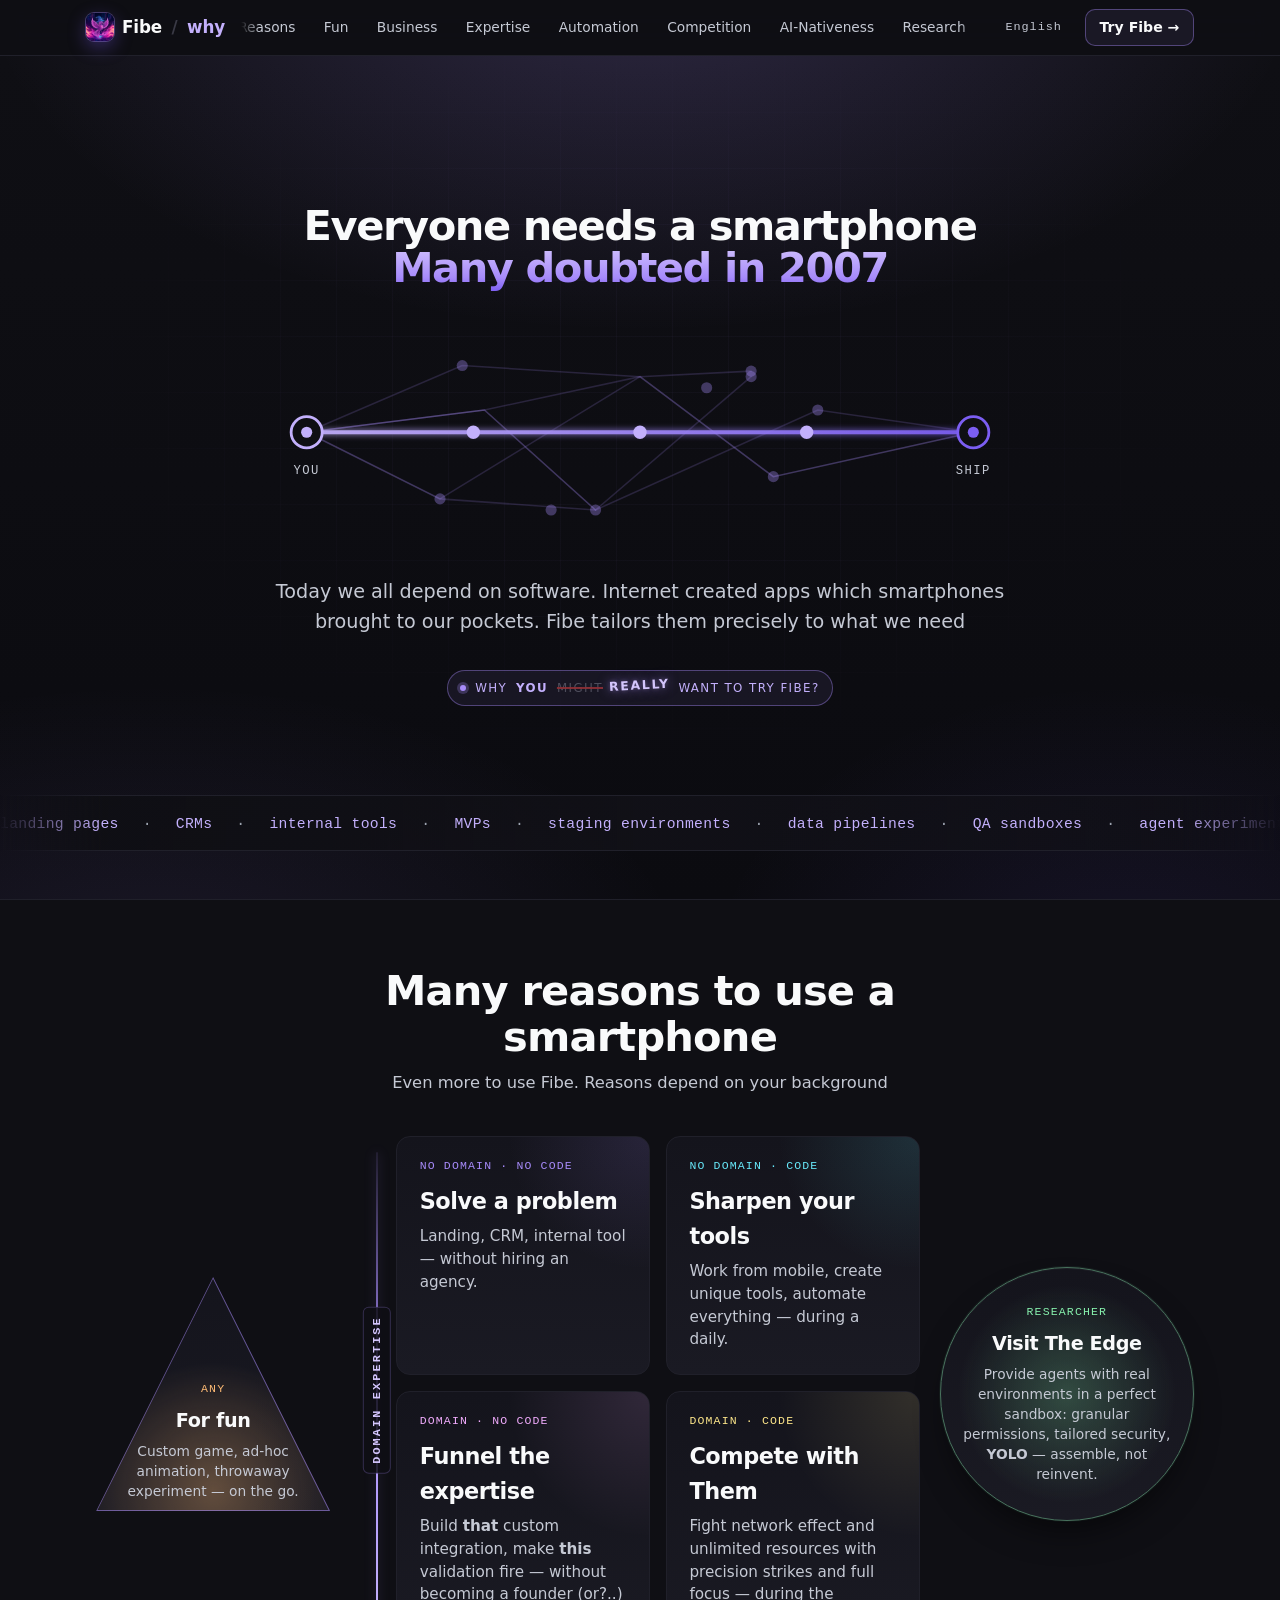
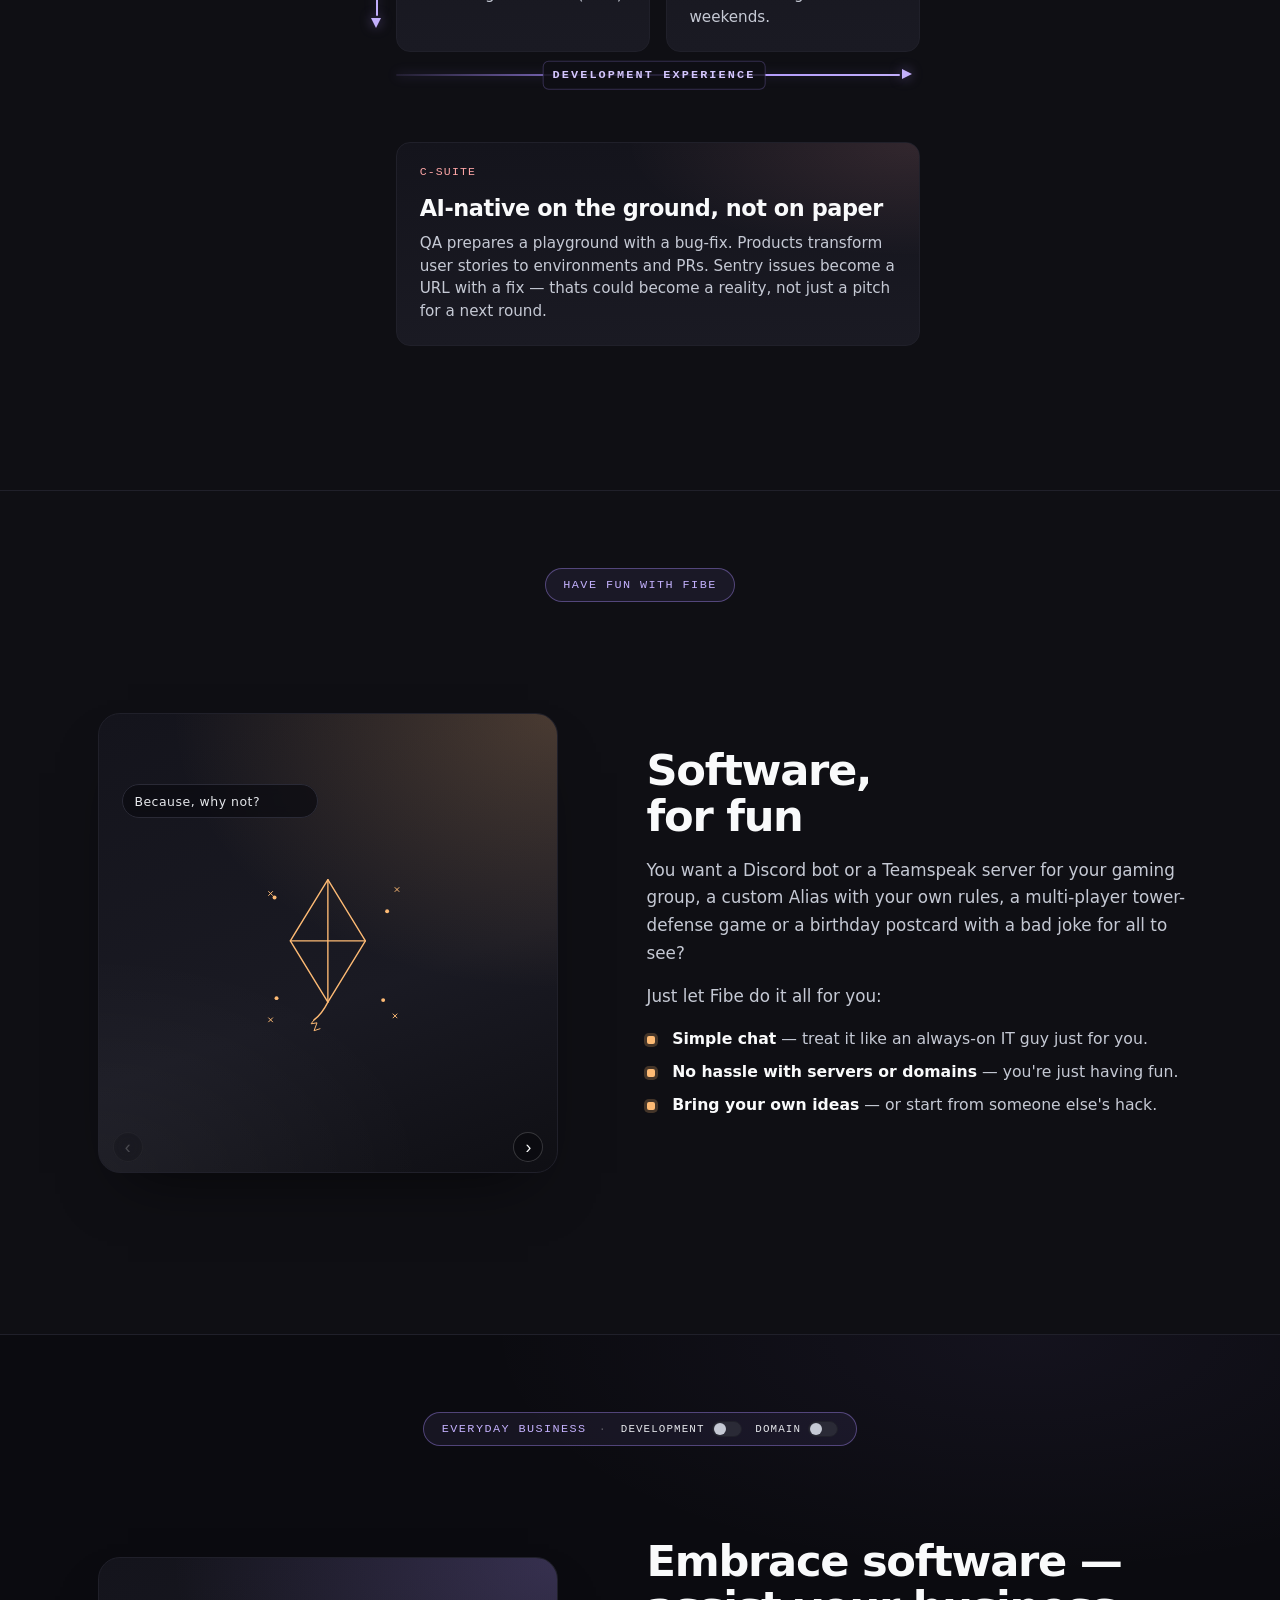
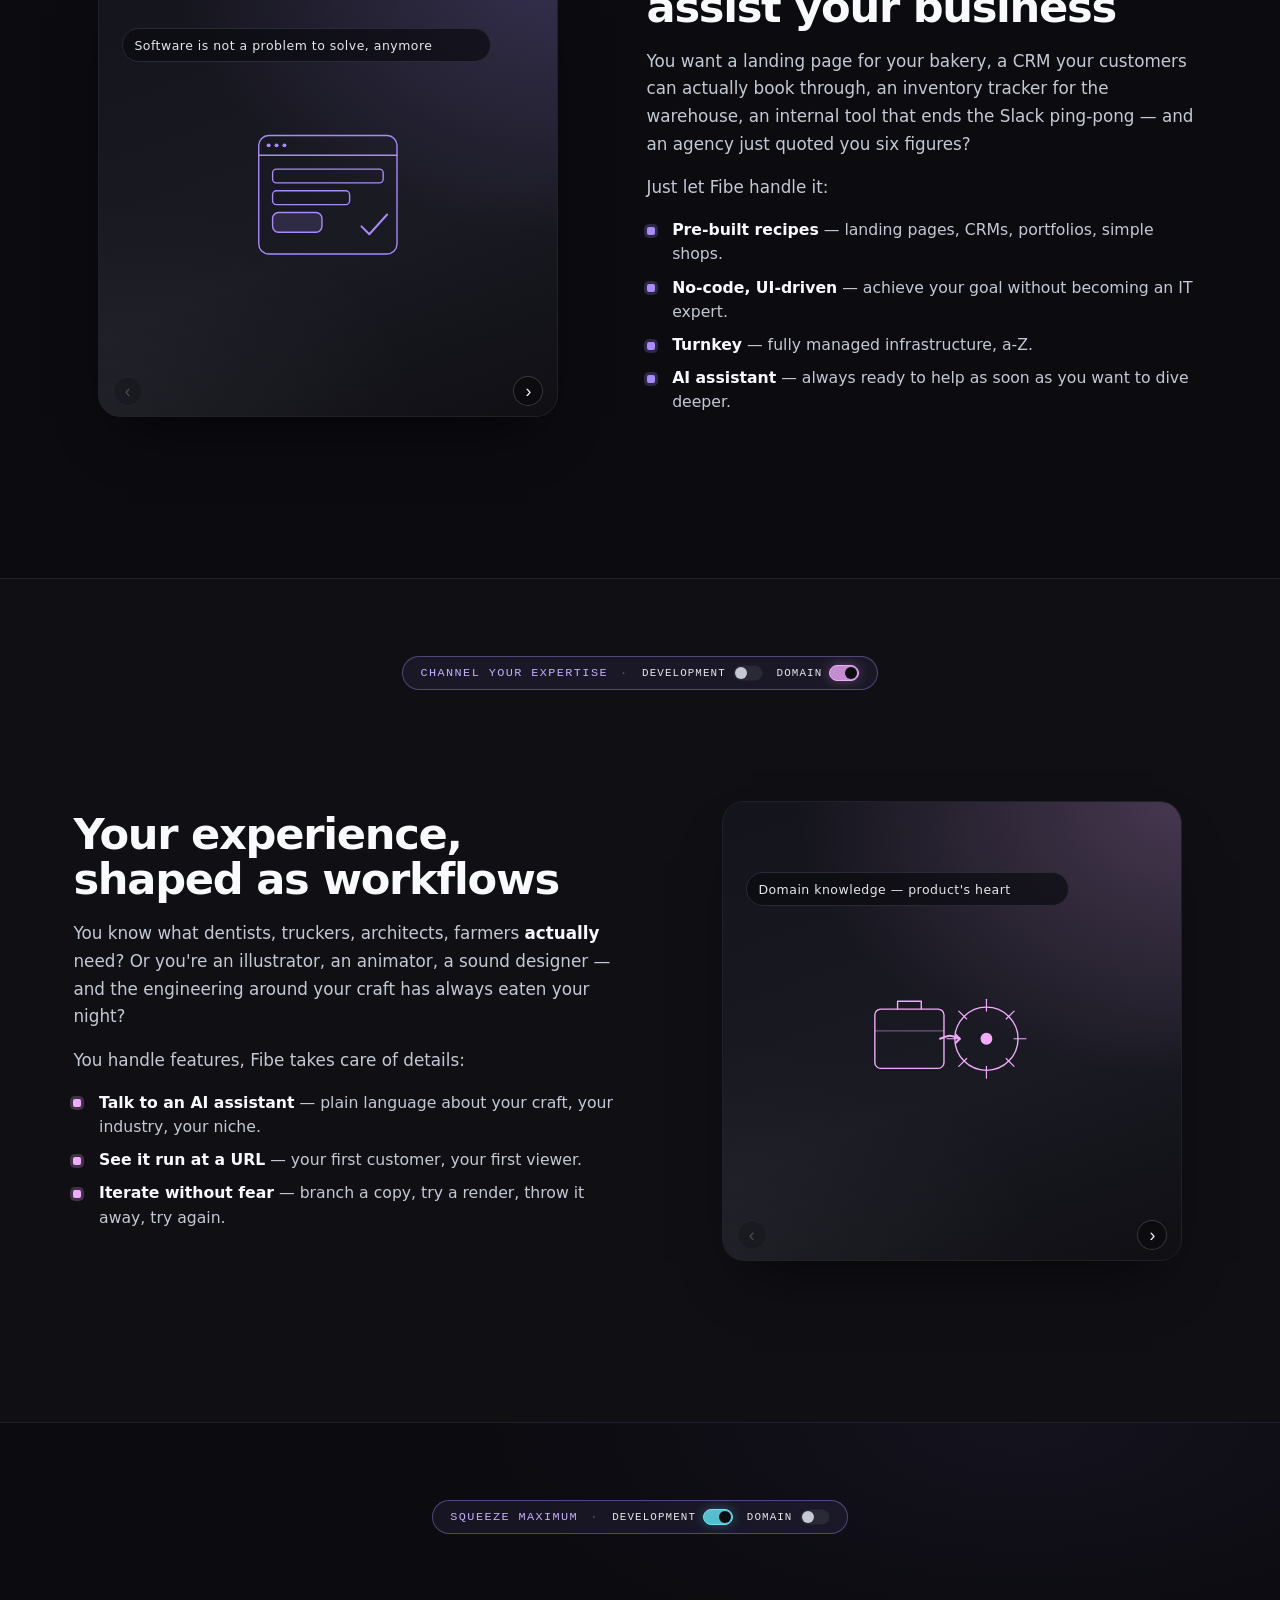
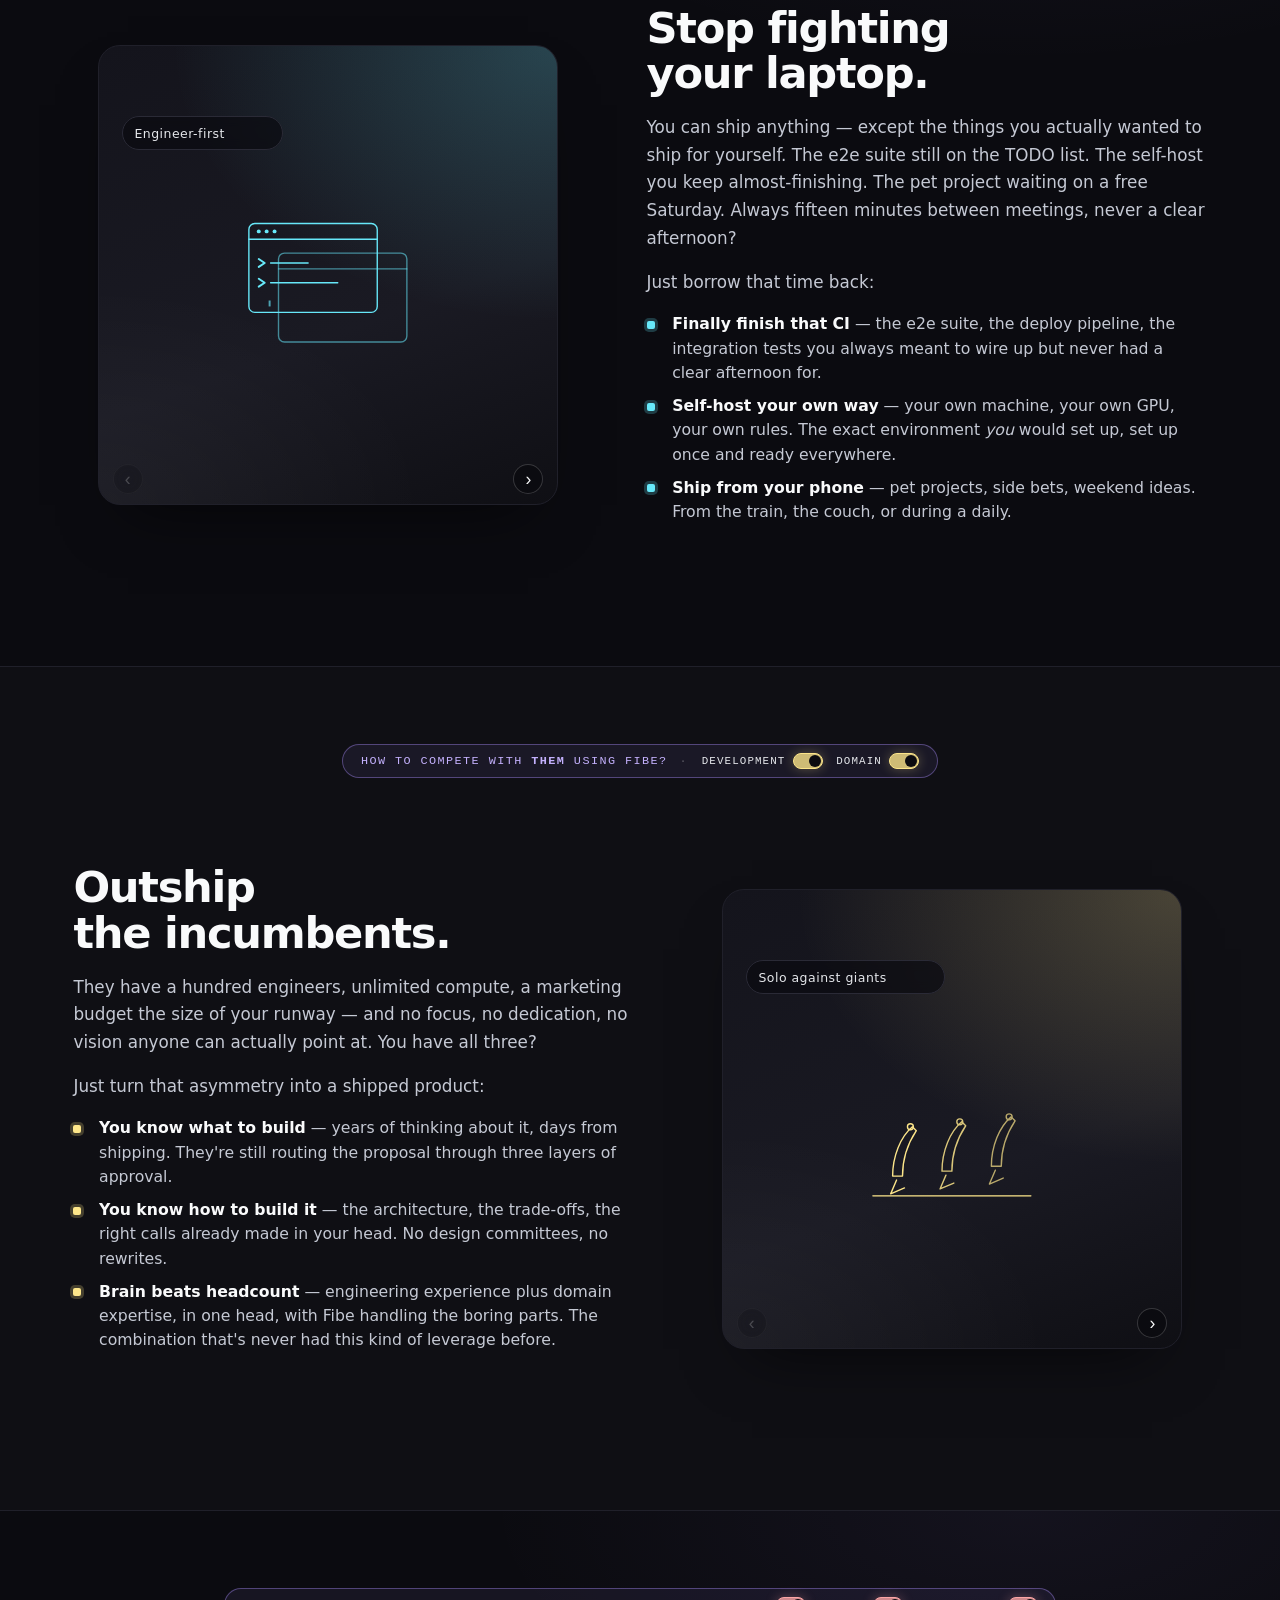
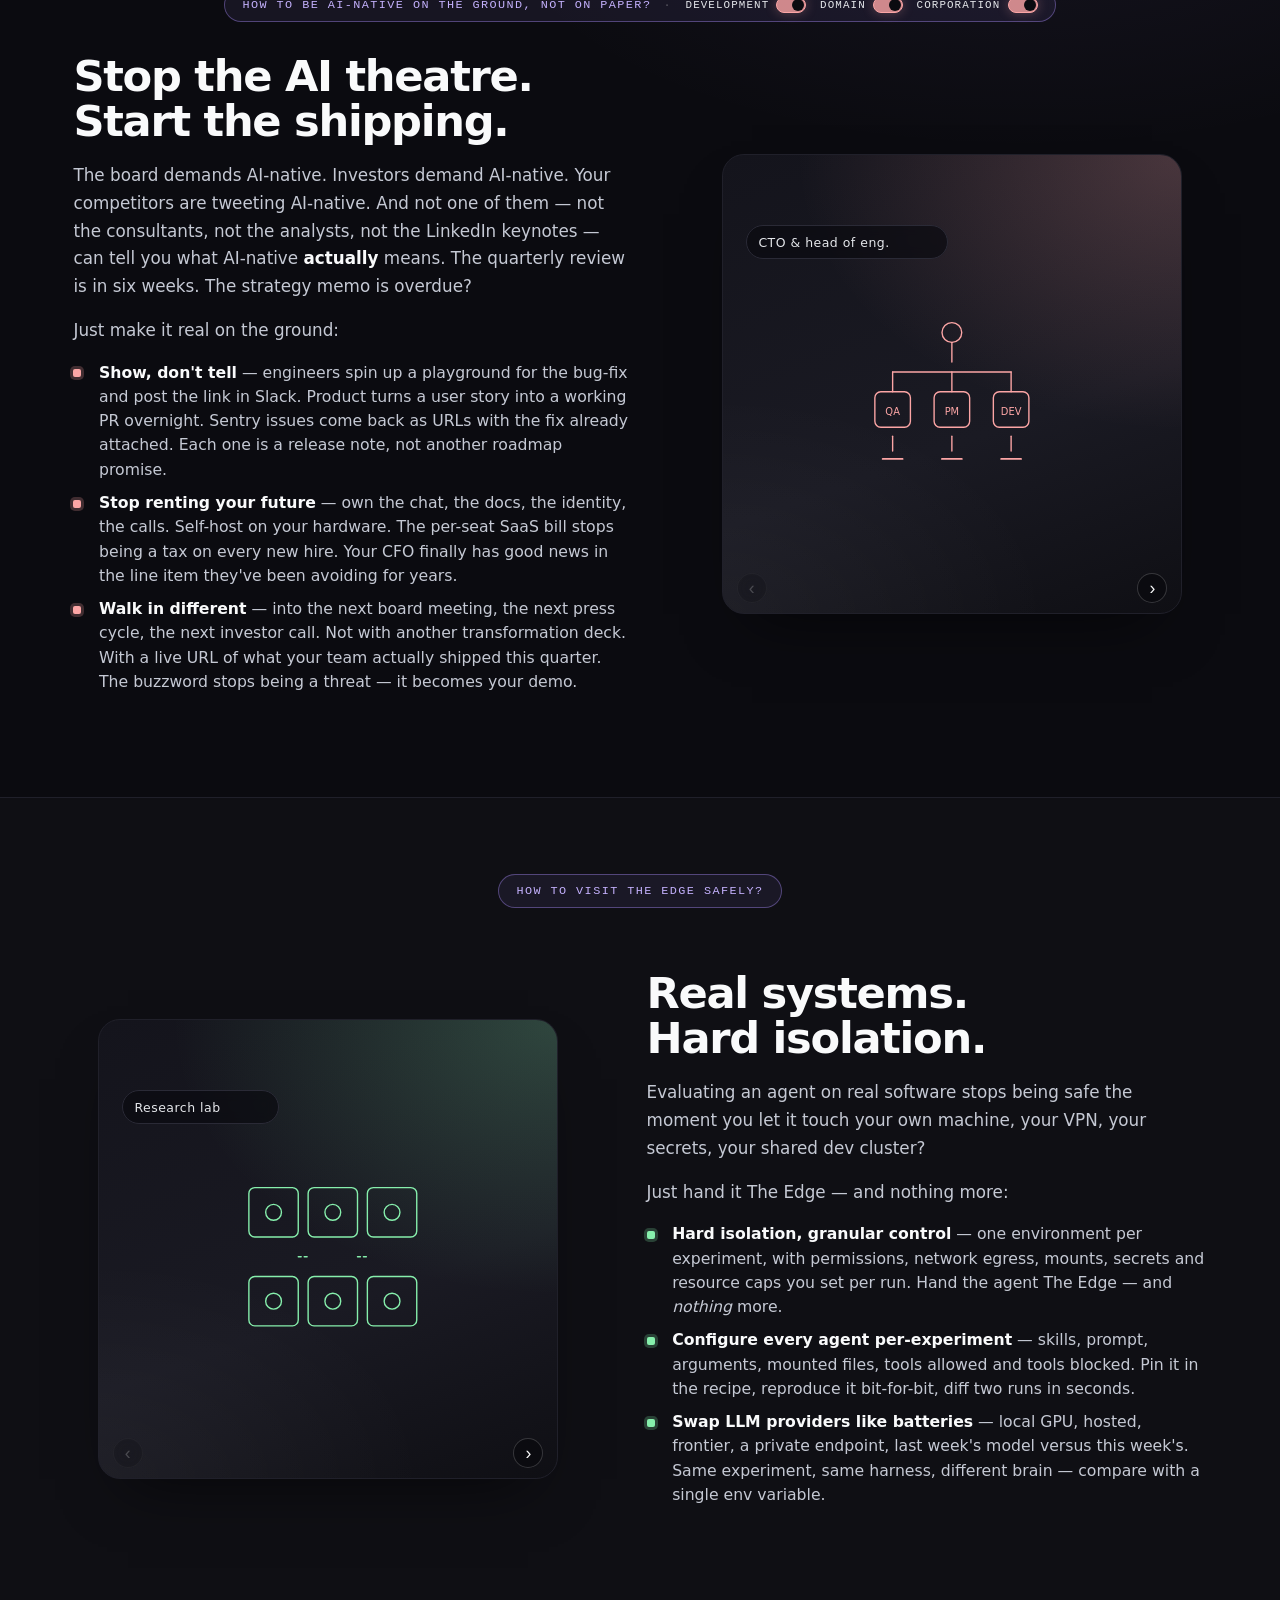
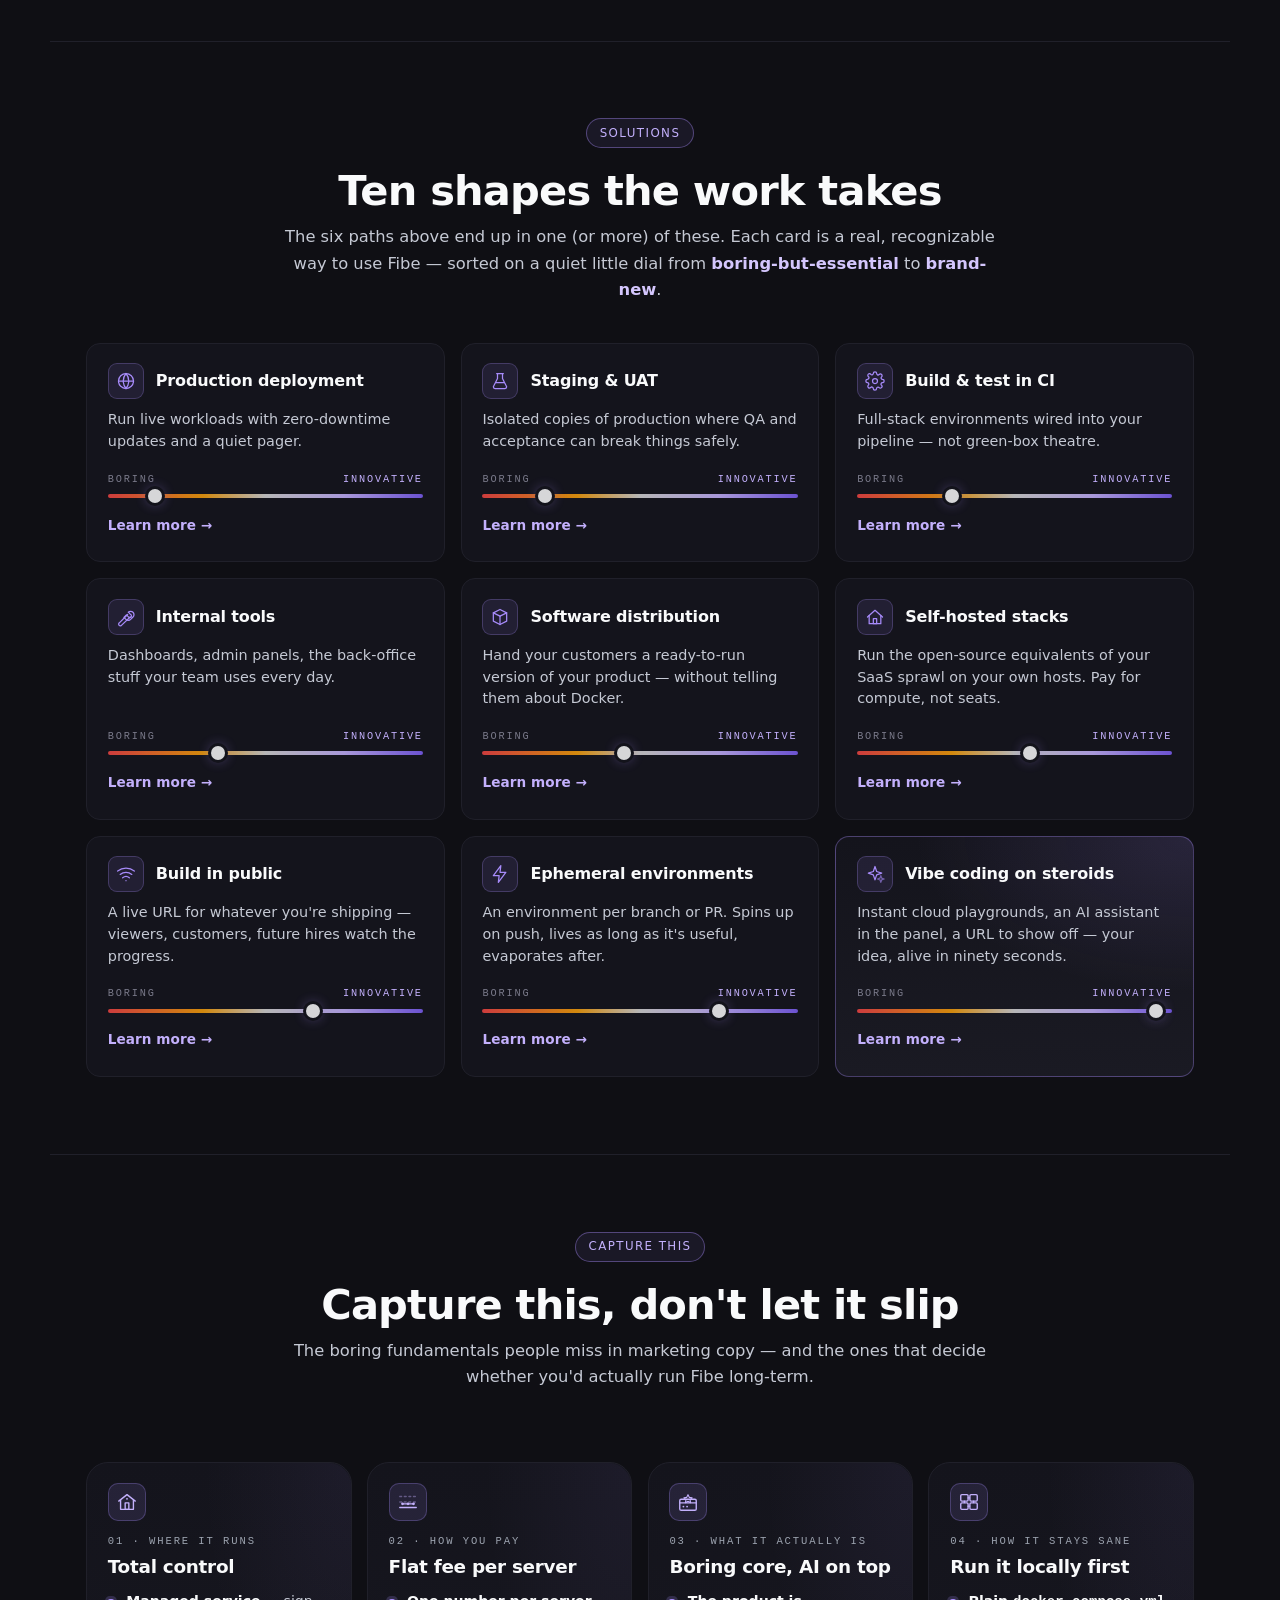
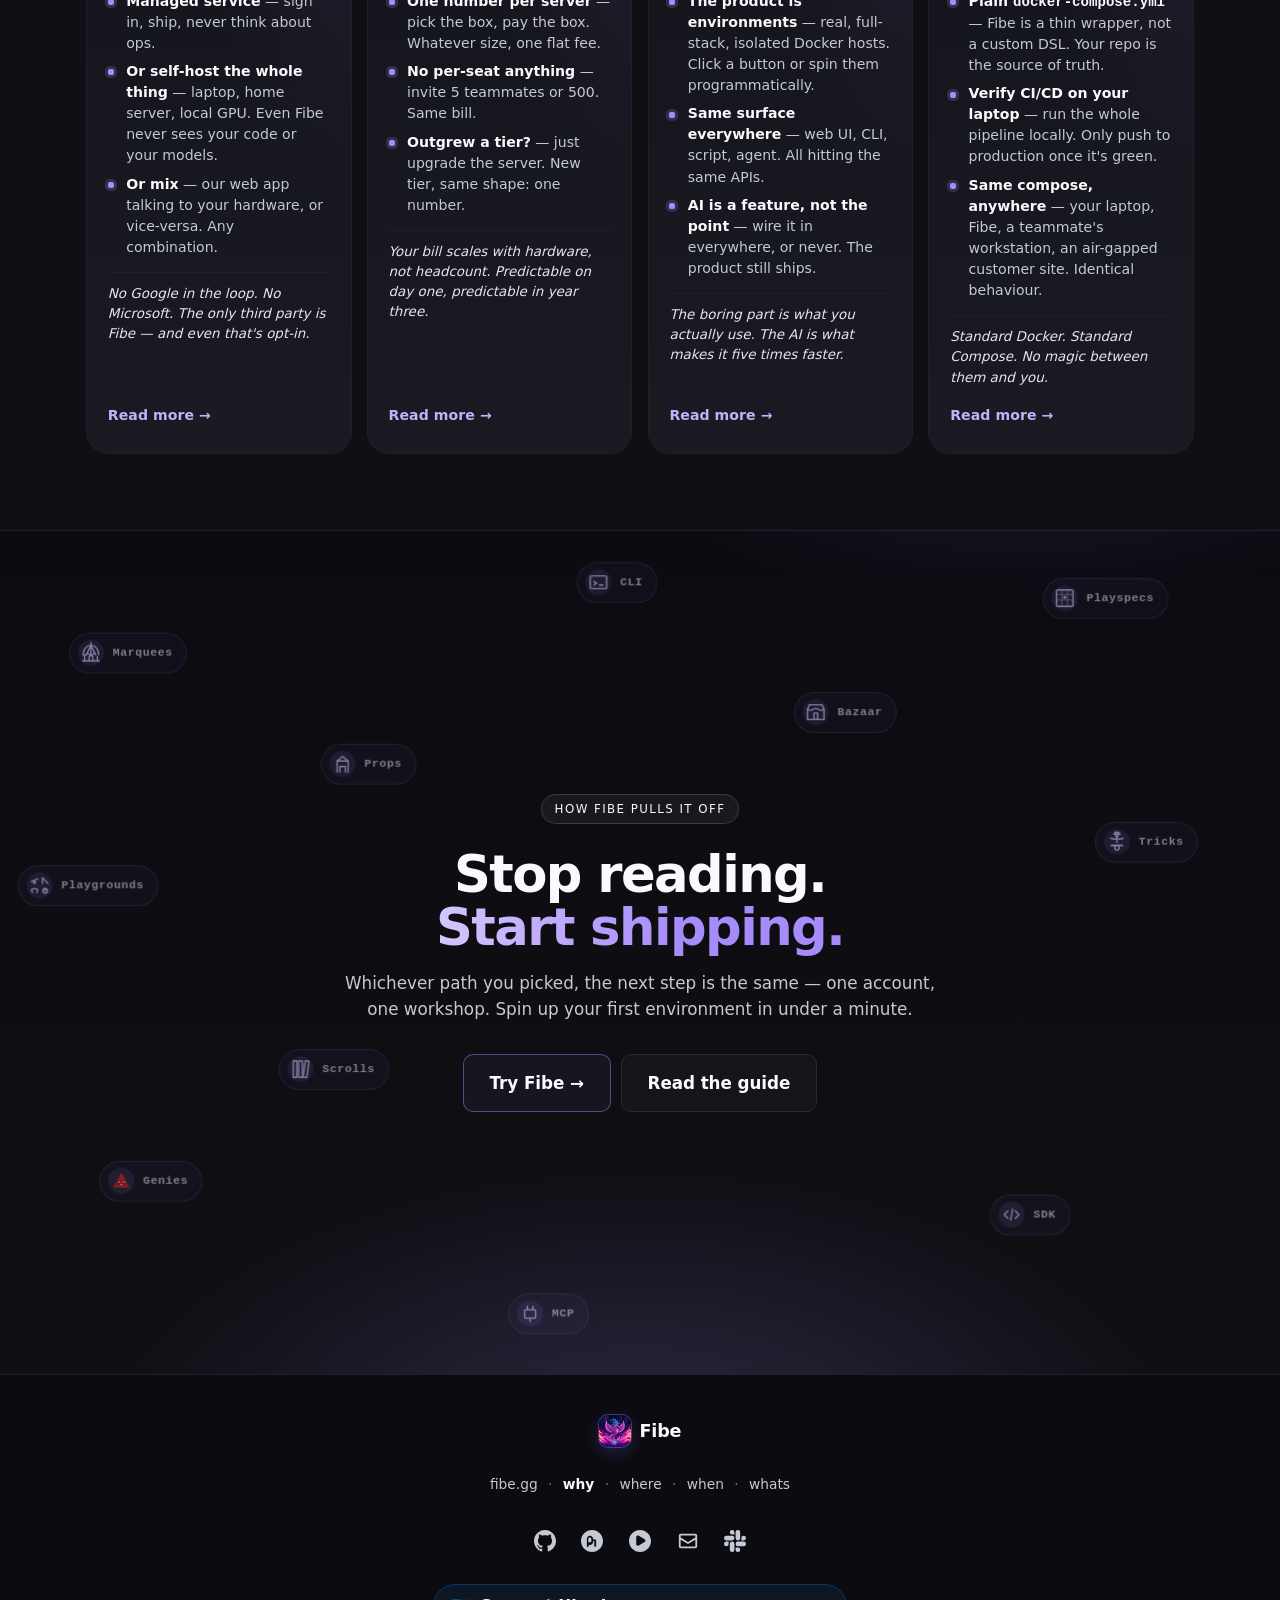
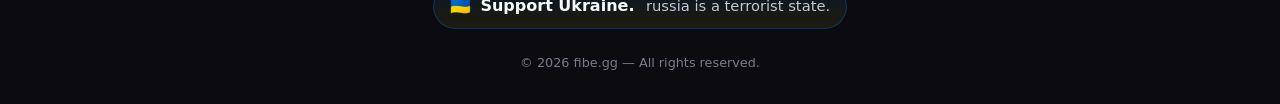
==== commit b213f323: "Footer" ====
--- a/uk/index.html
+++ b/uk/index.html
@@ -1798,11 +1798,36 @@
         <nav class="footer__social" aria-label="Fibe on social platforms">
           <a class="footer__icon" href="https://github.com/fibegg" rel="me noopener noreferrer" target="_blank" aria-label="Fibe on GitHub" title="GitHub">
             <svg viewBox="0 0 24 24" width="22" height="22" fill="currentColor" aria-hidden="true">
-              <path d="M12 0c-6.626 0-12 5.373-12 12 0 5.302 3.438 9.8 8.207 11.387.599.111.793-.261.793-.577v-2.234c-3.338.726-4.033-1.416-4.033-1.416-.546-1.387-1.333-1.756-1.333-1.756-1.089-.745.083-.729.083-.729 1.205.084 1.839 1.237 1.839 1.237 1.07 1.834 2.807 1.304 3.492.997.107-.775.418-1.305.762-1.604-2.665-.305-5.467-1.334-5.467-5.931 0-1.311.469-2.381 1.236-3.221-.124-.303-.535-1.524.117-3.176 0 0 1.008-.322 3.301 1.23.957-.266 1.983-.399 3.003-.404 1.02.005 2.047.138 3.006.404 2.291-1.552 3.297-1.23 3.297-1.23.653 1.653.242 2.874.118 3.176.77.84 1.235 1.911 1.235 3.221 0 4.609-2.807 5.624-5.479 5.921.43.372.823 1.102.823 2.222v3.293c0 .319.192.694.801.576 4.765-1.589 8.199-6.086 8.199-11.386 0-6.627-5.373-12-12-12Z" ></path>
+              <path d="M12 0c-6.626 0-12 5.373-12 12 0 5.302 3.438 9.8 8.207 11.387.599.111.793-.261.793-.577v-2.234c-3.338.726-4.033-1.416-4.033-1.416-.546-1.387-1.333-1.756-1.333-1.756-1.089-.745.083-.729.083-.729 1.205.084 1.839 1.237 1.839 1.237 1.07 1.834 2.807 1.304 3.492.997.107-.775.418-1.305.762-1.604-2.665-.305-5.467-1.334-5.467-5.931 0-1.311.469-2.381 1.236-3.221-.124-.303-.535-1.524.117-3.176 0 0 1.008-.322 3.301 1.23.957-.266 1.983-.399 3.003-.404 1.02.005 2.047.138 3.006.404 2.291-1.552 3.297-1.23 3.297-1.23.653 1.653.242 2.874.118 3.176.77.84 1.235 1.911 1.235 3.221 0 4.609-2.807 5.624-5.479 5.921.43.372.823 1.102.823 2.222v3.293c0 .319.192.694.801.576 4.765-1.589 8.199-6.086 8.199-11.386 0-6.627-5.373-12-12-12Z"></path>
             </svg>
           </a>
+          <a class="footer__icon" href="#" target="_blank" rel="me noopener noreferrer" aria-label="Fibe on Nostr · Yakihonne" title="Nostr · Yakihonne">
+            <svg viewBox="0 0 24 24" width="22" height="22" fill="currentColor" aria-hidden="true">
+              <path d="M12 0C5.373 0 0 5.373 0 12s5.373 12 12 12 12-5.373 12-12S18.627 0 12 0Zm-2.43 6.18c2.05 0 3.7 1.65 3.7 3.7v.36h2.06c.65 0 1.18.53 1.18 1.18v6.6h-2v-6h-1.24v.76c0 1.05-.36 1.93-1.04 2.55-.68.62-1.55.94-2.6.94-.45 0-.86-.06-1.23-.18v2.13h-2V9.88c0-2.05 1.65-3.7 3.17-3.7Zm.02 2c-.92 0-1.67.74-1.67 1.66v3.34c.37.27.84.43 1.43.43.58 0 1.05-.16 1.4-.46.34-.3.51-.7.51-1.2v-2.1c0-.92-.75-1.67-1.67-1.67Z"></path>
+            </svg>
+          </a>
+          <a class="footer__icon" href="#" target="_blank" rel="me noopener noreferrer" aria-label="Fibe on Rumble" title="Rumble">
+            <svg viewBox="0 0 24 24" width="22" height="22" fill="currentColor" aria-hidden="true">
+              <path d="M12.005 0C5.378 0 0 5.378 0 12.005 0 18.633 5.378 24 12.005 24 18.633 24 24 18.633 24 12.005 24 5.378 18.633 0 12.005 0Zm-1.36 6.295 6.4 3.71c1.226.71 1.226 2.46 0 3.17l-6.4 3.71c-1.23.715-2.77-.16-2.77-1.585V7.88c0-1.425 1.54-2.3 2.77-1.585Z"></path>
+            </svg>
+          </a>
+          <a class="footer__icon" href="#" target="_blank" rel="noopener noreferrer" aria-label="Fibe newsletter on Buttondown" title="Newsletter (Buttondown)">
+            <svg viewBox="0 0 24 24" width="22" height="22" fill="currentColor" aria-hidden="true">
+              <path d="M20 4H4a2 2 0 0 0-2 2v12a2 2 0 0 0 2 2h16a2 2 0 0 0 2-2V6a2 2 0 0 0-2-2zm0 4.236-8 4.764-8-4.764V6h16zm0 9.764H4V10.6l8 4.764 8-4.764z"></path>
+            </svg>
+          </a>
+          <a class="footer__icon" href="#" target="_blank" rel="me noopener noreferrer" aria-label="Fibe on Slack" title="Slack">
+            <svg viewBox="0 0 24 24" width="22" height="22" fill="currentColor" aria-hidden="true">
+              <path d="M5.042 15.165a2.528 2.528 0 0 1-2.52 2.523A2.528 2.528 0 0 1 0 15.165a2.527 2.527 0 0 1 2.522-2.52h2.52v2.52ZM6.313 15.165a2.527 2.527 0 0 1 2.521-2.52 2.527 2.527 0 0 1 2.521 2.52v6.313A2.528 2.528 0 0 1 8.834 24a2.528 2.528 0 0 1-2.521-2.522v-6.313ZM8.834 5.042a2.528 2.528 0 0 1-2.521-2.52A2.528 2.528 0 0 1 8.834 0a2.528 2.528 0 0 1 2.521 2.522v2.52H8.834ZM8.834 6.313a2.528 2.528 0 0 1 2.521 2.521 2.528 2.528 0 0 1-2.521 2.521H2.522A2.528 2.528 0 0 1 0 8.834a2.528 2.528 0 0 1 2.522-2.521h6.312ZM18.956 8.834a2.528 2.528 0 0 1 2.522-2.521A2.528 2.528 0 0 1 24 8.834a2.528 2.528 0 0 1-2.522 2.521h-2.522V8.834ZM17.688 8.834a2.528 2.528 0 0 1-2.523 2.521 2.527 2.527 0 0 1-2.52-2.521V2.522A2.527 2.527 0 0 1 15.165 0a2.528 2.528 0 0 1 2.523 2.522v6.312ZM15.165 18.956a2.528 2.528 0 0 1 2.523 2.522A2.528 2.528 0 0 1 15.165 24a2.527 2.527 0 0 1-2.52-2.522v-2.522h2.52ZM15.165 17.688a2.527 2.527 0 0 1-2.52-2.523 2.526 2.526 0 0 1 2.52-2.52h6.313A2.527 2.527 0 0 1 24 15.165a2.528 2.528 0 0 1-2.522 2.523h-6.313Z"></path>
+            </svg>
+          </a>
         </nav>
-        <div class="footer__copy">© <span id="year">2026</span> fibe.gg — All rights reserved.</div>
+        <div class="footer__support" role="note">
+          <span class="flag" aria-hidden="true">🇺🇦</span>
+          <span class="footer__support-text" data-i18n="footer.support"><strong>Support Ukraine.</strong>
+            <span class="footer__support-sub">russia is a terrorist state.</span></span>
+        </div>
+        <div class="footer__copy" data-i18n="footer.copyright">© <span id="year">2026</span> fibe.gg — All rights reserved.</div>
       </div>
     </footer>
 
--- a/assets/style.css
+++ b/assets/style.css
@@ -2247,7 +2247,7 @@
   color: var(--fg-5);
   margin: 0 0.25rem;
 }
-.footer__social { display: flex; gap: 0.6rem; }
+.footer__social { display: flex; gap: 0.6rem; flex-wrap: wrap; justify-content: center; }
 .footer__icon {
   display: inline-flex; align-items: center; justify-content: center;
   width: 38px; height: 38px; border-radius: 50%;
@@ -2259,6 +2259,18 @@
   background: rgba(167,139,250,0.10);
   transform: translateY(-1px);
 }
+
+.footer__support {
+  display: inline-flex; align-items: center; gap: 0.6rem;
+  padding: 0.55rem 1rem;
+  border: 1px solid rgba(0, 87, 183, 0.45);
+  border-radius: 999px;
+  background: linear-gradient(180deg, rgba(0, 87, 184, 0.15) 0%, rgba(255, 221, 0, 0.08) 100%);
+}
+.footer__support .flag { font-size: 1.05em; }
+.footer__support strong { color: var(--fg-1); margin-right: 0.4rem; }
+.footer__support-sub { color: var(--fg-3); font-size: 0.92rem; }
+
 .footer__copy {
   font-size: 0.8rem;
   color: var(--fg-5);
--- a/assets/style.css
+++ b/assets/style.css
@@ -2247,7 +2247,7 @@
   color: var(--fg-5);
   margin: 0 0.25rem;
 }
-.footer__social { display: flex; gap: 0.6rem; }
+.footer__social { display: flex; gap: 0.6rem; flex-wrap: wrap; justify-content: center; }
 .footer__icon {
   display: inline-flex; align-items: center; justify-content: center;
   width: 38px; height: 38px; border-radius: 50%;
@@ -2259,6 +2259,18 @@
   background: rgba(167,139,250,0.10);
   transform: translateY(-1px);
 }
+
+.footer__support {
+  display: inline-flex; align-items: center; gap: 0.6rem;
+  padding: 0.55rem 1rem;
+  border: 1px solid rgba(0, 87, 183, 0.45);
+  border-radius: 999px;
+  background: linear-gradient(180deg, rgba(0, 87, 184, 0.15) 0%, rgba(255, 221, 0, 0.08) 100%);
+}
+.footer__support .flag { font-size: 1.05em; }
+.footer__support strong { color: var(--fg-1); margin-right: 0.4rem; }
+.footer__support-sub { color: var(--fg-3); font-size: 0.92rem; }
+
 .footer__copy {
   font-size: 0.8rem;
   color: var(--fg-5);
